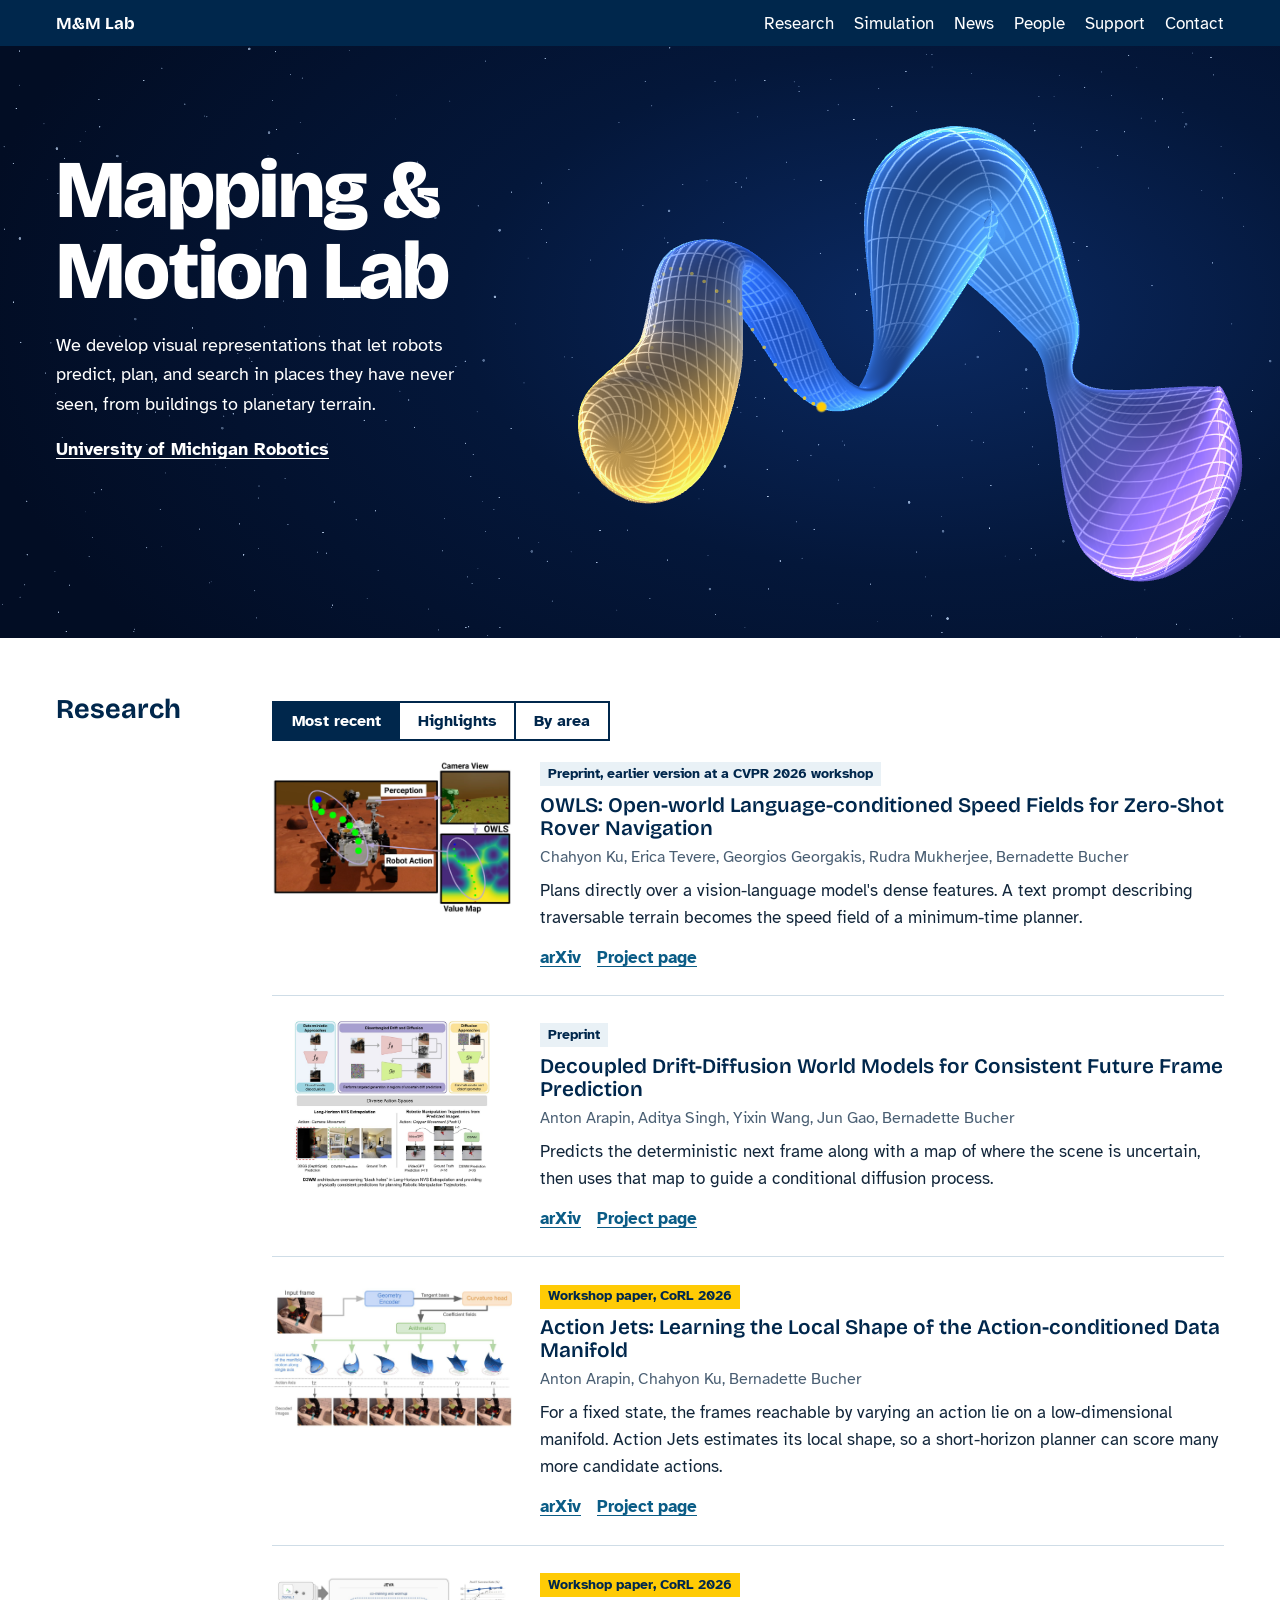
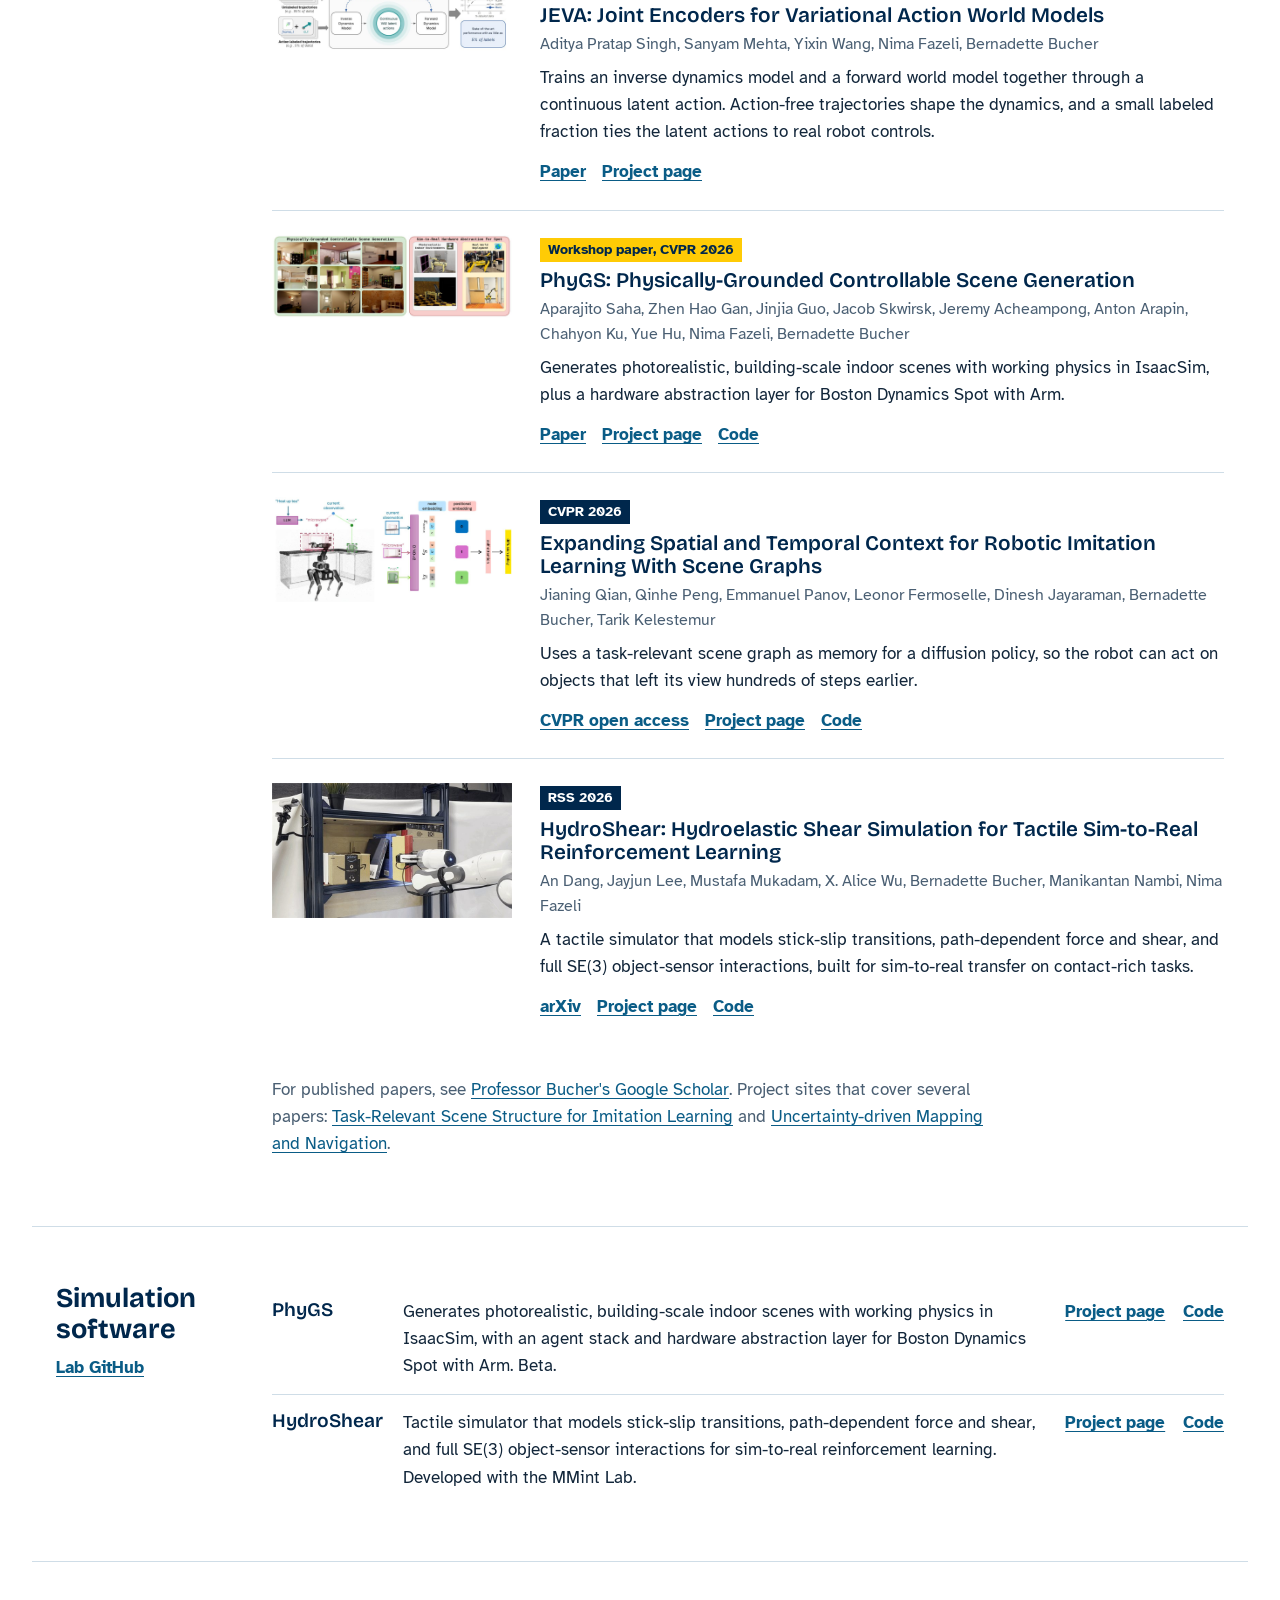
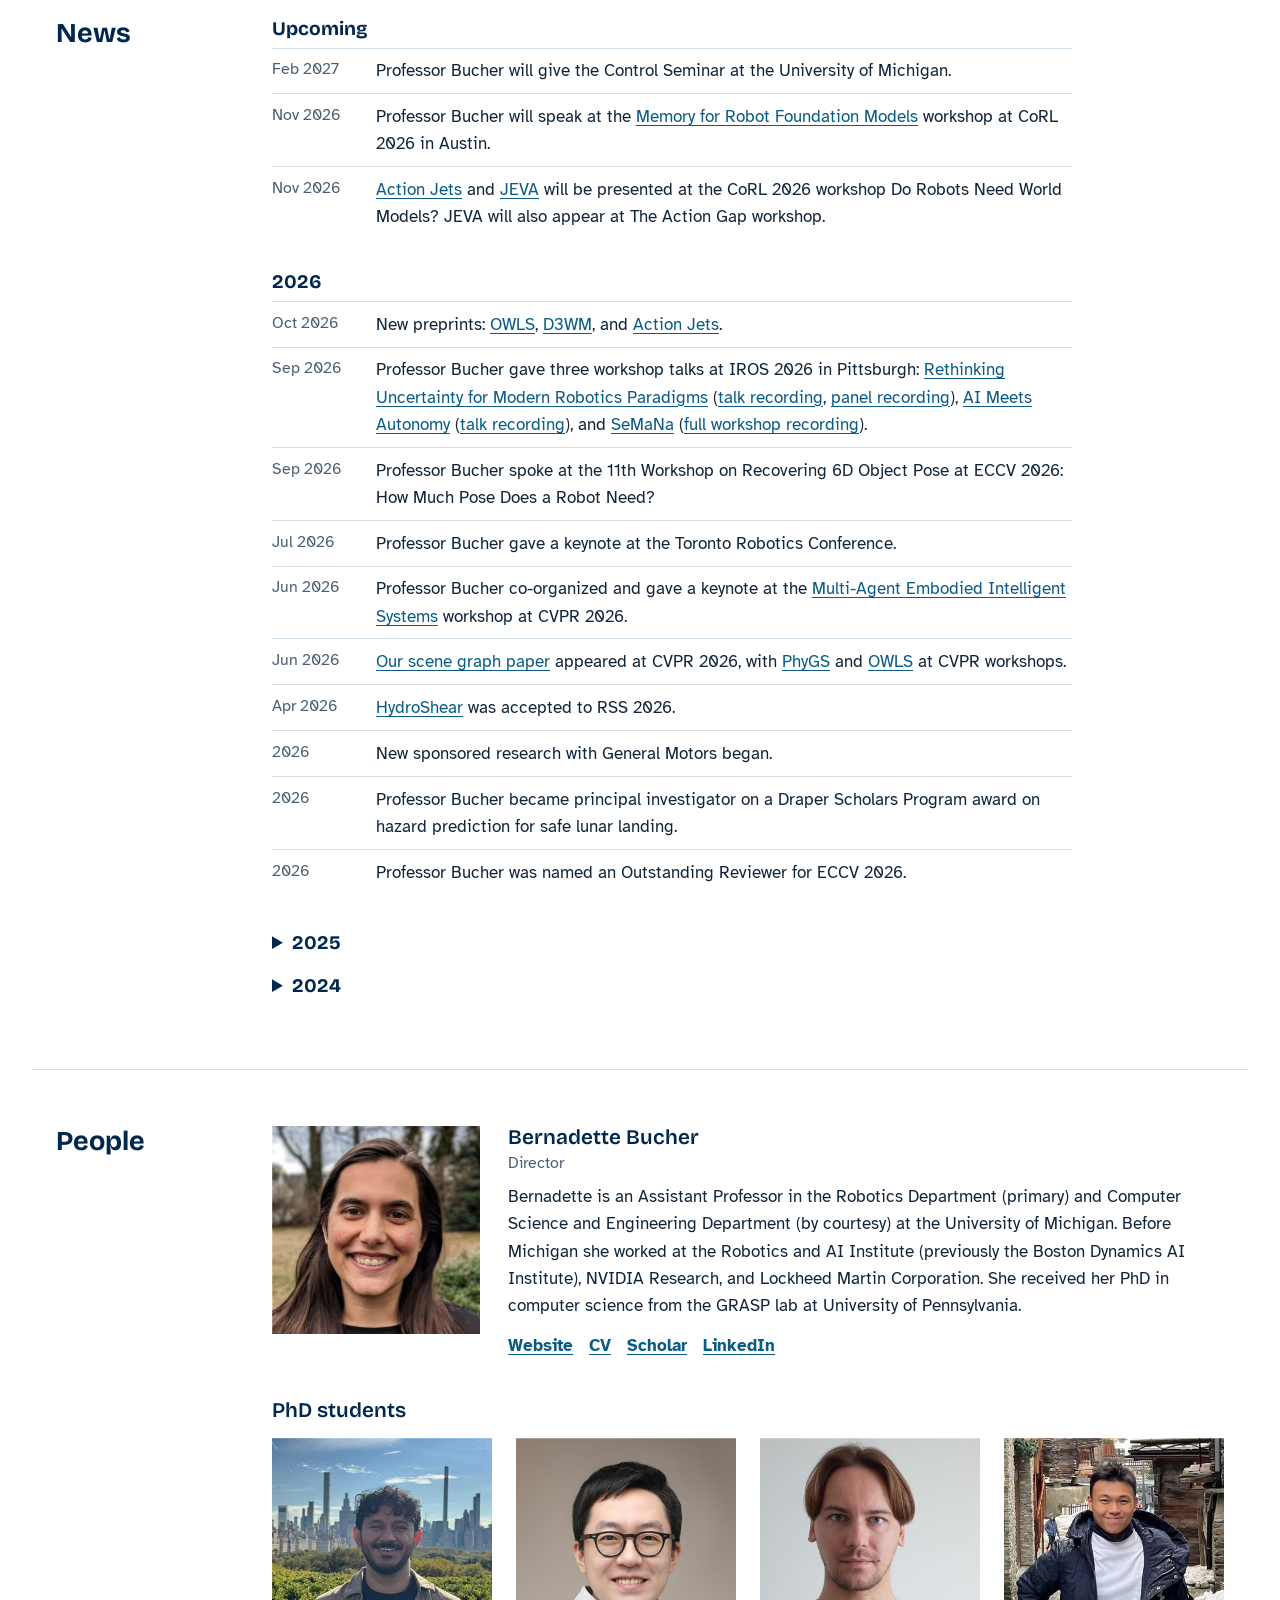
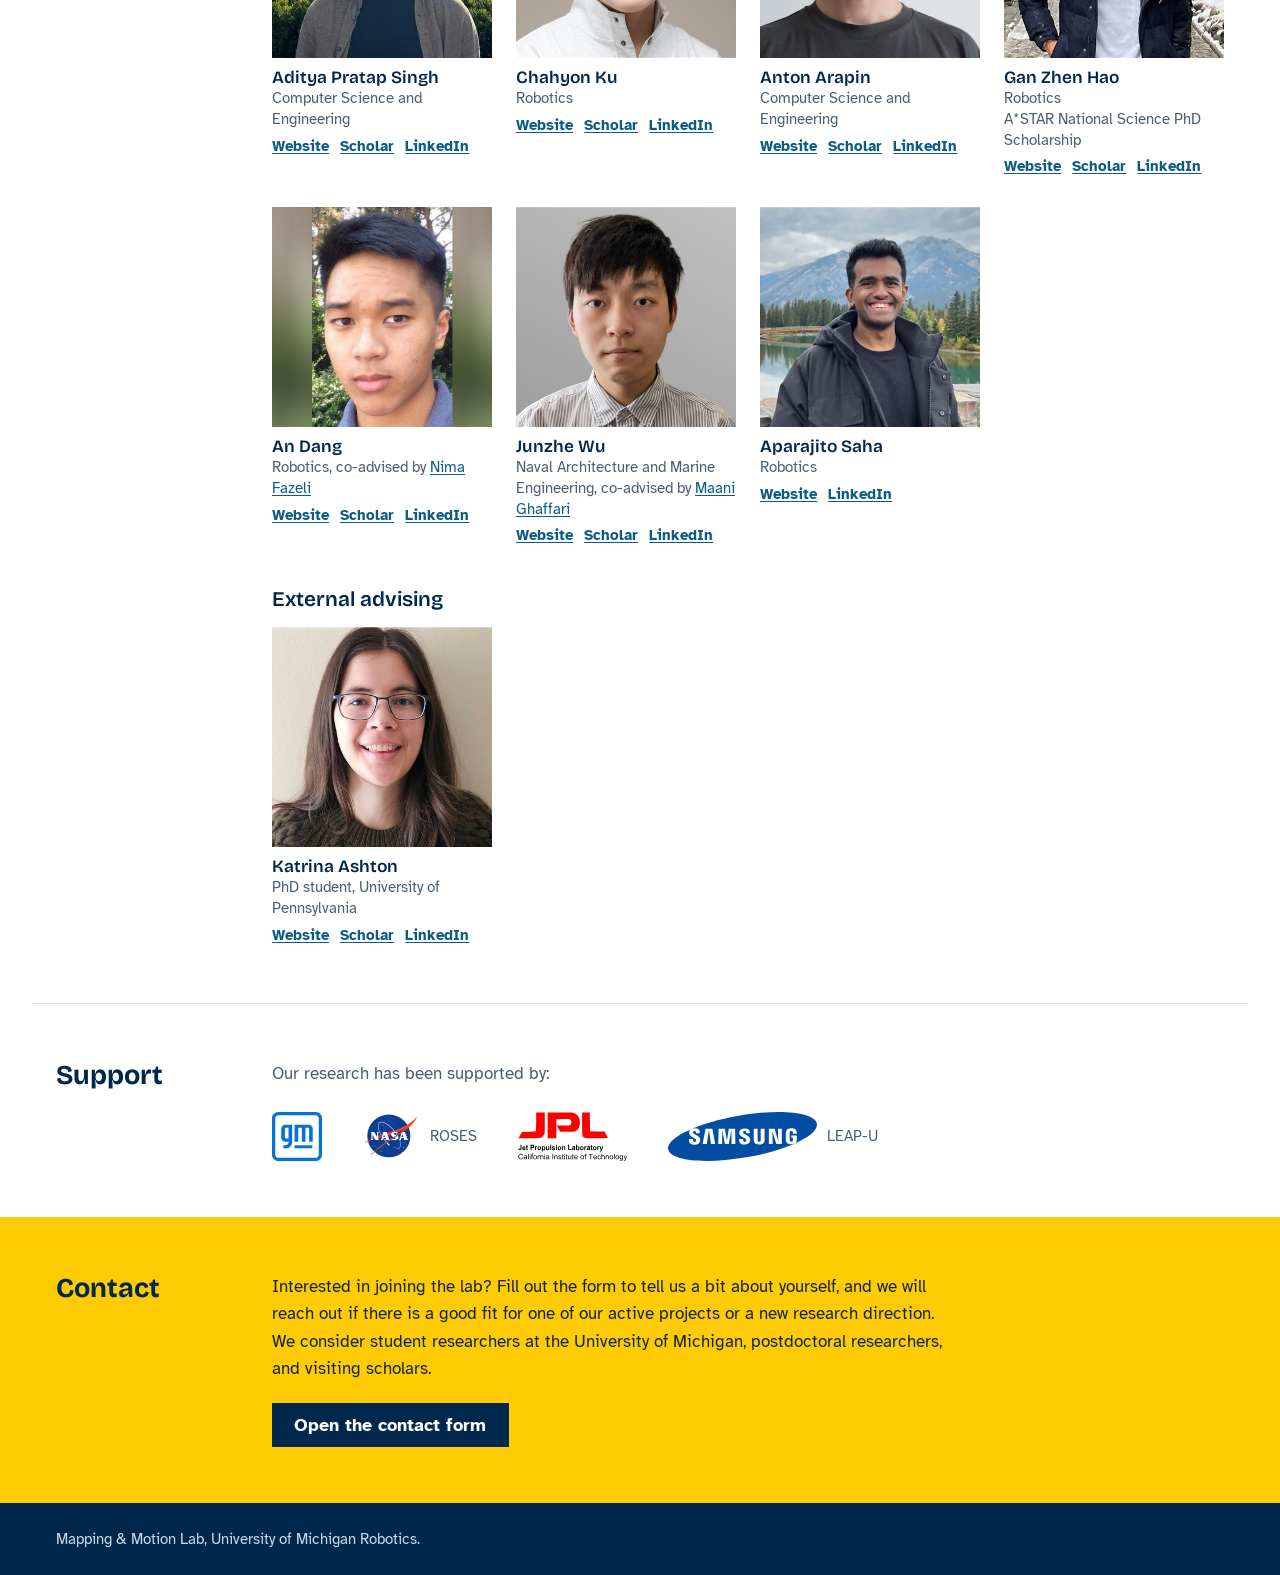
==== index.html @ 073a4c9b "Add News section and move the GitHub link to Simulation software Co-Authored-By: Claude Opus 5.5 <no" ====
<!doctype html>
<html lang="en">
<head>
  <meta charset="utf-8">
  <meta name="viewport" content="width=device-width, initial-scale=1">
  <title>Mapping &amp; Motion Lab, University of Michigan</title>
  <meta name="description" content="The Mapping and Motion Lab at the University of Michigan develops visual representations that let robots predict, plan, and search in places they have never seen.">
  <meta property="og:title" content="Mapping &amp; Motion Lab">
  <meta property="og:description" content="Visual representations that let robots predict, plan, and search in places they have never seen. University of Michigan Robotics.">
  <meta property="og:image" content="https://m-and-m-lab.github.io/assets/logo.jpg">
  <link rel="icon" href="assets/logo.jpg">
  <link rel="preconnect" href="https://fonts.googleapis.com">
  <link rel="preconnect" href="https://fonts.gstatic.com" crossorigin>
  <link rel="stylesheet" href="https://fonts.googleapis.com/css2?family=Atkinson+Hyperlegible:wght@400;700&family=Bricolage+Grotesque:opsz,wght@12..96,600;12..96,700;12..96,800&display=swap">
  <link rel="stylesheet" href="assets/site.css?v=5">
</head>
<body>

<header class="bar">
  <div class="bar-in">
    <a class="brand" href="#top">M&amp;M Lab</a>
    <nav aria-label="Sections">
      <a href="#research">Research</a>
      <a href="#simulation">Simulation</a>
      <a href="#news">News</a>
      <a href="#people">People</a>
      <a href="#support">Support</a>
      <a href="#contact">Contact</a>
    </nav>
  </div>
</header>

<section class="hero" id="top">
  <canvas id="manifold" class="manifold" aria-hidden="true"></canvas>
  <div class="hero-in">
    <h1>Mapping &amp; Motion Lab</h1>
    <p>We develop visual representations that let robots predict, plan, and search in places they have never seen, from buildings to planetary terrain.</p>
    <p class="where"><a href="https://robotics.umich.edu/">University of Michigan Robotics</a></p>
  </div>
</section>

<main>

<!-- RESEARCH. One list of papers; assets/work.js builds the three views from each <li>.
     Most recent shows only the newest year in the list.
       data-date="YYYY-MM"  sort order, and the year heading in Highlights
       data-area            space | representation | search (By area view)
       data-highlight       include in Highlights
     Status: "Preprint" means on arXiv (class="status"), workshop paper
     (class="status ws"), published (class="status pub"). Do not name venues a
     paper is submitted to. -->
<section class="sec" id="research">
  <h2>Research</h2>
  <div>
    <div class="view-bar" hidden>
      <div class="views" role="group" aria-label="View research">
        <button type="button" data-view="recent" aria-pressed="true">Most recent</button>
        <button type="button" data-view="highlights" aria-pressed="false">Highlights</button>
        <button type="button" data-view="areas" aria-pressed="false">By area</button>
      </div>
      <div class="area-tabs" role="group" aria-label="Research area" hidden></div>
    </div>
    <p class="view-note" id="view-note"></p>
    <div id="work-list">
    <ul class="work">
      <li data-date="2026-10" data-area="space">
        <a class="thumb" href="https://chahyon-ku.github.io/owls/"><img src="assets/work/owls.jpg" alt="A rover with a camera view and the value map OWLS plans over" loading="lazy"></a>
        <div>
          <span class="status">Preprint, earlier version at a CVPR 2026 workshop</span>
          <h4><a href="https://chahyon-ku.github.io/owls/">OWLS: Open-world Language-conditioned Speed Fields for Zero-Shot Rover Navigation</a></h4>
          <p class="by">Chahyon Ku, Erica Tevere, Georgios Georgakis, Rudra Mukherjee, Bernadette Bucher</p>
          <p>Plans directly over a vision-language model's dense features. A text prompt describing traversable terrain becomes the speed field of a minimum-time planner.</p>
          <p class="links"><a href="https://arxiv.org/abs/2610.32596">arXiv</a><a href="https://chahyon-ku.github.io/owls/">Project page</a></p>
        </div>
      </li>
      <li data-date="2026-10" data-area="representation">
        <a class="thumb" href="https://anton-arapin.github.io/d3wm-site"><img src="assets/work/d3wm.jpg" alt="D3WM architecture diagram" loading="lazy"></a>
        <div>
          <span class="status">Preprint</span>
          <h4><a href="https://anton-arapin.github.io/d3wm-site">Decoupled Drift-Diffusion World Models for Consistent Future Frame Prediction</a></h4>
          <p class="by">Anton Arapin, Aditya Singh, Yixin Wang, Jun Gao, Bernadette Bucher</p>
          <p>Predicts the deterministic next frame along with a map of where the scene is uncertain, then uses that map to guide a conditional diffusion process.</p>
          <p class="links"><a href="https://arxiv.org/abs/2610.19212">arXiv</a><a href="https://anton-arapin.github.io/d3wm-site">Project page</a></p>
        </div>
      </li>
      <li data-date="2026-10" data-area="representation">
        <a class="thumb" href="https://anton-arapin.github.io/action-jets-site"><img src="assets/work/actionjets.jpg" alt="Action Jets overview: a local model of how frames change with each action axis" loading="lazy"></a>
        <div>
          <span class="status ws">Workshop paper, CoRL 2026</span>
          <h4><a href="https://anton-arapin.github.io/action-jets-site">Action Jets: Learning the Local Shape of the Action-conditioned Data Manifold</a></h4>
          <p class="by">Anton Arapin, Chahyon Ku, Bernadette Bucher</p>
          <p>For a fixed state, the frames reachable by varying an action lie on a low-dimensional manifold. Action Jets estimates its local shape, so a short-horizon planner can score many more candidate actions.</p>
          <p class="links"><a href="https://arxiv.org/abs/2610.19007">arXiv</a><a href="https://anton-arapin.github.io/action-jets-site">Project page</a></p>
        </div>
      </li>
      <li data-date="2026-10" data-area="representation">
        <a class="thumb" href="https://singhularadi.github.io/jeva"><img src="assets/work/jeva.jpg" alt="JEVA overview diagram" loading="lazy"></a>
        <div>
          <span class="status ws">Workshop paper, CoRL 2026</span>
          <h4><a href="https://singhularadi.github.io/jeva">JEVA: Joint Encoders for Variational Action World Models</a></h4>
          <p class="by">Aditya Pratap Singh, Sanyam Mehta, Yixin Wang, Nima Fazeli, Bernadette Bucher</p>
          <p>Trains an inverse dynamics model and a forward world model together through a continuous latent action. Action-free trajectories shape the dynamics, and a small labeled fraction ties the latent actions to real robot controls.</p>
          <p class="links"><a href="https://singhularadi.github.io/jeva/static/jeva.pdf">Paper</a><a href="https://singhularadi.github.io/jeva">Project page</a></p>
        </div>
      </li>
      <li data-date="2026-06">
        <a class="thumb" href="https://m-and-m-lab.github.io/PhyGS/"><img src="assets/work/phygs.jpg" alt="PhyGS generated indoor scenes and a Spot robot in simulation and reality" loading="lazy"></a>
        <div>
          <span class="status ws">Workshop paper, CVPR 2026</span>
          <h4><a href="https://m-and-m-lab.github.io/PhyGS/">PhyGS: Physically-Grounded Controllable Scene Generation</a></h4>
          <p class="by">Aparajito Saha, Zhen Hao Gan, Jinjia Guo, Jacob Skwirsk, Jeremy Acheampong, Anton Arapin, Chahyon Ku, Yue Hu, Nima Fazeli, Bernadette Bucher</p>
          <p>Generates photorealistic, building-scale indoor scenes with working physics in IsaacSim, plus a hardware abstraction layer for Boston Dynamics Spot with Arm.</p>
          <p class="links"><a href="https://m-and-m-lab.github.io/PhyGS/assets/papers/phygs.pdf">Paper</a><a href="https://m-and-m-lab.github.io/PhyGS/">Project page</a><a href="https://github.com/m-and-m-lab/PhyGS">Code</a></p>
        </div>
      </li>
      <li data-date="2026-05" data-area="representation" data-highlight>
        <a class="thumb" href="scene-structure-il/"><img src="scene-structure-il/assets/s_main_figure.jpg" alt="A scene graph tracking a microwave in view and a cup out of view" loading="lazy"></a>
        <div>
          <span class="status pub">CVPR 2026</span>
          <h4><a href="scene-structure-il/">Expanding Spatial and Temporal Context for Robotic Imitation Learning With Scene Graphs</a></h4>
          <p class="by">Jianing Qian, Qinhe Peng, Emmanuel Panov, Leonor Fermoselle, Dinesh Jayaraman, Bernadette Bucher, Tarik Kelestemur</p>
          <p>Uses a task-relevant scene graph as memory for a diffusion policy, so the robot can act on objects that left its view hundreds of steps earlier.</p>
          <p class="links"><a href="https://openaccess.thecvf.com/content/CVPR2026/html/Qian_Expanding_Spatial_and_Temporal_Context_for_Robotic_Imitation_Learning_With_CVPR_2026_paper.html">CVPR open access</a><a href="scene-structure-il/">Project page</a><a href="https://github.com/jianingq/scene-graph-robot">Code</a></p>
        </div>
      </li>
      <li data-date="2026-02" data-highlight>
        <a class="thumb" href="https://hydroshear.github.io"><img src="assets/work/hydroshear.jpg" alt="A robot arm with tactile sensing placing a book on a shelf" loading="lazy"></a>
        <div>
          <span class="status pub">RSS 2026</span>
          <h4><a href="https://hydroshear.github.io">HydroShear: Hydroelastic Shear Simulation for Tactile Sim-to-Real Reinforcement Learning</a></h4>
          <p class="by">An Dang, Jayjun Lee, Mustafa Mukadam, X. Alice Wu, Bernadette Bucher, Manikantan Nambi, Nima Fazeli</p>
          <p>A tactile simulator that models stick-slip transitions, path-dependent force and shear, and full SE(3) object-sensor interactions, built for sim-to-real transfer on contact-rich tasks.</p>
          <p class="links"><a href="https://arxiv.org/abs/2603.00446">arXiv</a><a href="https://hydroshear.github.io">Project page</a><a href="https://github.com/MMintLab/hydroshear">Code</a></p>
        </div>
      </li>
      <li data-date="2025-11" data-area="space">
        <a class="thumb" href="https://m-and-m-lab.github.io/junocam-calibration/"><img src="assets/work/junocam.jpg" alt="Structure-preserving image translation pipeline for JunoCam images" loading="lazy"></a>
        <div>
          <span class="status">Preprint, earlier version at a CVPR 2025 workshop</span>
          <h4><a href="https://m-and-m-lab.github.io/junocam-calibration/">Structure-Preserving Unpaired Image Translation to Photometrically Calibrate JunoCam with Hubble Data</a></h4>
          <p class="by">Aditya Pratap Singh, Shrey Shah, Ramanakumar Sankar, Emma Dahl, Gerald Eichstädt, Georgios Georgakis, Bernadette Bucher</p>
          <p>Calibrates high-resolution JunoCam images of Jupiter against Hubble data while keeping the fine-scale atmospheric detail that standard methods blur out.</p>
          <p class="links"><a href="https://arxiv.org/abs/2511.22668">arXiv</a><a href="https://m-and-m-lab.github.io/junocam-calibration/">Project page</a></p>
        </div>
      </li>
      <li data-date="2025-09" data-area="search">
        <a class="thumb" href="https://helios-robot-perception.github.io/"><img src="assets/work/helios.jpg" alt="A Spot robot in the HELIOS hardware experiment scene" loading="lazy"></a>
        <div>
          <span class="status ws">Workshop paper, CoRL 2025</span>
          <h4><a href="https://helios-robot-perception.github.io/">HELIOS: Hierarchical Exploration for Language-grounded Interaction in Open Scenes</a></h4>
          <p class="by">Katrina Ashton, Chahyon Ku, Shrey Shah, Saumit Vedula, Tingrui Zhang, Wen Jiang, Kostas Daniilidis, Bernadette Bucher</p>
          <p>A hierarchical scene representation and search objective for language-specified mobile manipulation, combining 2D semantic and occupancy maps with 3D Gaussian representations of task-relevant objects.</p>
          <p class="links"><a href="https://arxiv.org/abs/2509.22498">arXiv</a><a href="https://helios-robot-perception.github.io/">Project page</a><a href="https://github.com/m-and-m-lab/helios">Code</a></p>
        </div>
      </li>
      <li data-date="2025-04" data-highlight>
        <a class="thumb" href="https://arxiv.org/abs/2504.06553"><img src="assets/work/ashita.jpg" alt="ASHiTA task hierarchy grounded to a 3D scene graph" loading="lazy"></a>
        <div>
          <span class="status pub">CVPR 2025</span>
          <h4><a href="https://arxiv.org/abs/2504.06553">ASHiTA: Automatic Scene-grounded HIerarchical Task Analysis</a></h4>
          <p class="by">Yun Chang, Leonor Fermoselle, Duy Ta, Bernadette Bucher, Luca Carlone, Jiuguang Wang</p>
          <p>Breaks a high-level instruction into subtasks grounded to a 3D scene graph, for instructions that never name the objects involved.</p>
          <p class="links"><a href="https://arxiv.org/abs/2504.06553">arXiv</a></p>
        </div>
      </li>
      <li data-date="2024-11" data-highlight>
        <a class="thumb" href="scene-structure-il/"><img src="scene-structure-il/assets/h_concept_figure.jpg" alt="HODOR turning an image into an object-centric, task-specific representation" loading="lazy"></a>
        <div>
          <span class="status pub">CoRL 2024</span>
          <h4><a href="scene-structure-il/">Task-Oriented Hierarchical Object Decomposition for Visuomotor Control</a></h4>
          <p class="by">Jianing Qian, Yunshuang Li, Bernadette Bucher, Dinesh Jayaraman</p>
          <p>HODOR decomposes a scene into task-relevant objects and parts, so a policy sees detail only where the task needs it.</p>
          <p class="links"><a href="https://arxiv.org/abs/2411.01284">arXiv</a><a href="scene-structure-il/">Project page</a></p>
        </div>
      </li>
      <li data-date="2024-05" data-area="search" data-highlight>
        <a class="thumb" href="http://naoki.io/portfolio/vlfm.html"><img src="assets/work/vlfm.jpg" alt="VLFM navigating toward an unseen object" loading="lazy"></a>
        <div>
          <span class="status pub">Best Paper in Cognitive Robotics, ICRA 2024</span>
          <h4><a href="http://naoki.io/portfolio/vlfm.html">VLFM: Vision-Language Frontier Maps for Zero-Shot Semantic Navigation</a></h4>
          <p class="by">Naoki Yokoyama, Sehoon Ha, Dhruv Batra, Jiuguang Wang, Bernadette Bucher</p>
          <p>Finds frontiers from an occupancy map and scores them with a language-grounded value map, so a robot explores toward objects it has never seen.</p>
          <p class="links"><a href="https://arxiv.org/abs/2312.03275">arXiv</a><a href="http://naoki.io/portfolio/vlfm.html">Project page</a></p>
        </div>
      </li>
      <li data-date="2022-04" data-area="search" data-highlight>
        <a class="thumb" href="https://ggeorgak11.github.io/uncertainty-nav-project/"><img src="assets/work/l2m.jpg" alt="Semantic map predicted beyond the field of view" loading="lazy"></a>
        <div>
          <span class="status pub">ICLR 2022</span>
          <h4><a href="https://ggeorgak11.github.io/uncertainty-nav-project/">Learning to Map for Active Semantic Goal Navigation</a></h4>
          <p class="by">Georgios Georgakis, Bernadette Bucher, Karl Schmeckpeper, Siddharth Singh, Kostas Daniilidis</p>
          <p>Learns to generate semantic maps outside the field of view and uses the uncertainty in those predictions to choose long-term goals.</p>
          <p class="links"><a href="https://arxiv.org/abs/2106.15648">arXiv</a><a href="https://ggeorgak11.github.io/uncertainty-nav-project/">Project page</a><a href="https://github.com/ggeorgak11/L2M">Code</a></p>
        </div>
      </li>
      <li data-date="2022-03" data-area="search" data-highlight>
        <a class="thumb" href="https://ggeorgak11.github.io/uncertainty-nav-project/"><img src="assets/work/upen.jpg" alt="Occupancy prediction used for path selection" loading="lazy"></a>
        <div>
          <span class="status pub">ICRA 2022</span>
          <h4><a href="https://ggeorgak11.github.io/uncertainty-nav-project/">Uncertainty-driven Planner for Exploration and Navigation</a></h4>
          <p class="by">Georgios Georgakis, Bernadette Bucher, Anton Arapin, Karl Schmeckpeper, Nikolai Matni, Kostas Daniilidis</p>
          <p>Learns to generate occupancy maps beyond the field of view and uses the model uncertainty to select paths for exploration and point-goal navigation.</p>
          <p class="links"><a href="https://arxiv.org/abs/2202.11907">arXiv</a><a href="https://ggeorgak11.github.io/uncertainty-nav-project/">Project page</a><a href="https://github.com/ggeorgak11/UPEN">Code</a></p>
        </div>
      </li>
      <li data-date="2022-02" data-highlight>
        <a class="thumb" href="https://sites.google.com/view/bridgedata"><img src="assets/work/bridge.jpg" alt="A robot arm from the Bridge Data dataset" loading="lazy"></a>
        <div>
          <span class="status pub">RSS 2022</span>
          <h4><a href="https://sites.google.com/view/bridgedata">Bridge Data: Boosting Generalization of Robotic Skills with Cross-Domain Datasets</a></h4>
          <p class="by">Frederik Ebert, Yanlai Yang, Karl Schmeckpeper, Bernadette Bucher, Georgios Georgakis, Kostas Daniilidis, Chelsea Finn, Sergey Levine</p>
          <p>A multi-task, multi-domain dataset for reusing shared data in robot skill learning.</p>
          <p class="links"><a href="https://arxiv.org/abs/2109.13396">arXiv</a><a href="https://sites.google.com/view/bridgedata">Project page</a></p>
        </div>
      </li>
      <li data-date="2019-10" data-highlight>
        <a class="thumb" href="https://www.robonet.wiki/"><img src="assets/work/robonet.jpg" alt="Robots from the RoboNet dataset" loading="lazy"></a>
        <div>
          <span class="status pub">CoRL 2019</span>
          <h4><a href="https://www.robonet.wiki/">RoboNet: Large-Scale Multi-Robot Learning</a></h4>
          <p class="by">Sudeep Dasari, Frederik Ebert, Stephen Tian, Suraj Nair, Bernadette Bucher, Karl Schmeckpeper, Siddharth Singh, Sergey Levine, Chelsea Finn</p>
          <p>A shared dataset of robotic experience across multiple robot platforms.</p>
          <p class="links"><a href="https://arxiv.org/abs/1910.11215">arXiv</a><a href="https://www.robonet.wiki/">Project page</a><a href="https://github.com/SudeepDasari/RoboNet">Code</a></p>
        </div>
      </li>
      <li data-date="2021-09" data-area="search">
        <a class="thumb" href="https://sites.google.com/view/action-for-better-prediction"><img src="assets/work/adversarial.jpg" alt="A discriminator choosing which action sequences to run from a prediction model" loading="lazy"></a>
        <div>
          <span class="status pub">IROS 2021</span>
          <h4><a href="https://sites.google.com/view/action-for-better-prediction">An Adversarial Objective for Scalable Exploration</a></h4>
          <p class="by">Bernadette Bucher, Karl Schmeckpeper, Nikolai Matni, Kostas Daniilidis</p>
          <p>A curiosity method for active learning: a discriminator trained alongside a prediction model steers the robot toward the observations and actions whose predictions look least realistic.</p>
          <p class="links"><a href="https://arxiv.org/abs/2003.06082">arXiv</a><a href="https://sites.google.com/view/action-for-better-prediction">Project page</a><a href="https://github.com/bucherb/adversarial-curiosity">Code</a></p>
        </div>
      </li>
    </ul>
    </div>
    <p class="lede" style="margin-top:2rem">For published papers, see <a href="https://scholar.google.com/citations?hl=en&amp;user=VIZvaGsAAAAJ&amp;view_op=list_works&amp;sortby=pubdate">Professor Bucher's Google Scholar</a>. Project sites that cover several papers: <a href="scene-structure-il/">Task-Relevant Scene Structure for Imitation Learning</a> and <a href="https://ggeorgak11.github.io/uncertainty-nav-project/">Uncertainty-driven Mapping and Navigation</a>.</p>
  </div>
</section>

<!-- SIMULATION SOFTWARE. Only the simulators we support as packages go here. Code for
     individual papers is linked from the Research list. -->
<section class="sec" id="simulation">
  <div class="rail">
    <h2>Simulation software</h2>
    <a href="https://github.com/m-and-m-lab">Lab GitHub</a>
  </div>
  <div>
    <table class="soft">
      <tr>
        <th scope="row">PhyGS</th>
        <td>Generates photorealistic, building-scale indoor scenes with working physics in IsaacSim, with an agent stack and hardware abstraction layer for Boston Dynamics Spot with Arm. Beta.</td>
        <td><a href="https://m-and-m-lab.github.io/PhyGS/">Project page</a> <a href="https://github.com/m-and-m-lab/PhyGS">Code</a></td>
      </tr>
      <tr>
        <th scope="row">HydroShear</th>
        <td>Tactile simulator that models stick-slip transitions, path-dependent force and shear, and full SE(3) object-sensor interactions for sim-to-real reinforcement learning. Developed with the MMint Lab.</td>
        <td><a href="https://hydroshear.github.io">Project page</a> <a href="https://github.com/MMintLab/hydroshear">Code</a></td>
      </tr>
    </table>
  </div>
</section>

<!-- NEWS. Newest first. When an upcoming item happens, move it to its year, change "will"
     to the past tense, and add a recording link if there is one. List awarded grants only. -->
<section class="sec" id="news">
  <h2>News</h2>
  <div>
    <h3>Upcoming</h3>
    <ul class="news">
        <li><span class="when">Feb 2027</span><p>Professor Bucher will give the Control Seminar at the University of Michigan.</p></li>
        <li><span class="when">Nov 2026</span><p>Professor Bucher will speak at the <a href="https://corl2026-memory.github.io/">Memory for Robot Foundation Models</a> workshop at CoRL 2026 in Austin.</p></li>
        <li><span class="when">Nov 2026</span><p><a href="https://anton-arapin.github.io/action-jets-site">Action Jets</a> and <a href="https://singhularadi.github.io/jeva">JEVA</a> will be presented at the CoRL 2026 workshop Do Robots Need World Models? JEVA will also appear at The Action Gap workshop.</p></li>
    </ul>
    <h3>2026</h3>
    <ul class="news">
        <li><span class="when">Oct 2026</span><p>New preprints: <a href="https://chahyon-ku.github.io/owls/">OWLS</a>, <a href="https://anton-arapin.github.io/d3wm-site">D3WM</a>, and <a href="https://anton-arapin.github.io/action-jets-site">Action Jets</a>.</p></li>
        <li><span class="when">Sep 2026</span><p>Professor Bucher gave three workshop talks at IROS 2026 in Pittsburgh: <a href="https://rethinking-uncertainty.github.io/">Rethinking Uncertainty for Modern Robotics Paradigms</a> (<a href="https://www.youtube.com/watch?v=imjRC79N4M0">talk recording</a>, <a href="https://www.youtube.com/watch?v=B_66MzxxHjs">panel recording</a>), <a href="https://www.ai-meets-autonomy.com/">AI Meets Autonomy</a> (<a href="https://www.youtube.com/watch?v=k00LIoPj3hc">talk recording</a>), and <a href="https://federicorollo.github.io/SeMaNa-Workshop/">SeMaNa</a> (<a href="https://www.youtube.com/watch?v=MWsrNtEAUxg">full workshop recording</a>).</p></li>
        <li><span class="when">Sep 2026</span><p>Professor Bucher spoke at the 11th Workshop on Recovering 6D Object Pose at ECCV 2026: How Much Pose Does a Robot Need?</p></li>
        <li><span class="when">Jul 2026</span><p>Professor Bucher gave a keynote at the Toronto Robotics Conference.</p></li>
        <li><span class="when">Jun 2026</span><p>Professor Bucher co-organized and gave a keynote at the <a href="https://coop-intelligence.github.io">Multi-Agent Embodied Intelligent Systems</a> workshop at CVPR 2026.</p></li>
        <li><span class="when">Jun 2026</span><p><a href="scene-structure-il/">Our scene graph paper</a> appeared at CVPR 2026, with <a href="PhyGS/">PhyGS</a> and <a href="https://chahyon-ku.github.io/owls/">OWLS</a> at CVPR workshops.</p></li>
        <li><span class="when">Apr 2026</span><p><a href="https://hydroshear.github.io">HydroShear</a> was accepted to RSS 2026.</p></li>
        <li><span class="when">2026</span><p>New sponsored research with General Motors began.</p></li>
        <li><span class="when">2026</span><p>Professor Bucher became principal investigator on a Draper Scholars Program award on hazard prediction for safe lunar landing.</p></li>
        <li><span class="when">2026</span><p>Professor Bucher was named an Outstanding Reviewer for ECCV 2026.</p></li>
    </ul>
    <details>
      <summary>2025</summary>
      <ul class="news">
        <li><span class="when">Sep 2025</span><p>Professor Bucher spoke at the <a href="https://robot-world-modeling.github.io">Robotic World Modeling</a> workshop at CoRL 2025 in Seoul: A Tale of Two Fields: World Models Across AI and Robotics.</p></li>
        <li><span class="when">Sep 2025</span><p><a href="https://helios-robot-perception.github.io/">HELIOS</a> appeared at the CoRL 2025 workshop on Learning Effective Abstractions for Planning.</p></li>
        <li><span class="when">Jul 2025</span><p>Professor Bucher co-organized the ICML 2025 workshop <a href="https://icml.cc/virtual/2025/workshop/39955">Multi-Agent Systems in the Era of Foundation Models</a>.</p></li>
        <li><span class="when">Jun 2025</span><p><a href="https://arxiv.org/abs/2504.06553">ASHiTA</a> appeared at CVPR 2025, and our <a href="junocam-calibration/">JunoCam calibration</a> work appeared at the CVPR workshop on Computer Vision for Science.</p></li>
        <li><span class="when">2025</span><p>The Samsung LEAP-U program began funding our work on instruction-following mobile manipulators.</p></li>
        <li><span class="when">2025</span><p>Professor Bucher gave talks on visual representations for mobile manipulation at NASA JPL, Samsung Research, Amazon Lab126, the Lockheed Martin AI Lab, General Motors, the Canadian Conference on Robots and Vision, SFU at ICML, and the Montreal Robotics Summer School.</p></li>
      </ul>
    </details>
    <details>
      <summary>2024</summary>
      <ul class="news">
        <li><span class="when">Nov 2024</span><p><a href="scene-structure-il/">HODOR</a> and <a href="https://continual-mobile-manip.github.io/">our work on continuously improving mobile manipulation</a> appeared at CoRL 2024.</p></li>
        <li><span class="when">Oct 2024</span><p>Professor Bucher spoke on vision-language models and semantic navigation at the Michigan AI Symposium (<a href="https://www.youtube.com/watch?v=ZFFBvMmV82I&amp;t=918s">talk recording</a>) and the Cornell robotics seminar.</p></li>
        <li><span class="when">Aug 2024</span><p>Professor Bucher joined the University of Michigan Robotics Department as an Assistant Professor.</p></li>
        <li><span class="when">2024</span><p>NASA funded our work with JPL on Jupiter's atmosphere through the ROSES New Frontiers Data Analysis Program.</p></li>
      </ul>
    </details>
  </div>
</section>

<section class="sec people" id="people">
  <h2>People</h2>
  <div>
    <div class="lead-person">
      <img src="assets/people/bucher.jpg" alt="Bernadette Bucher" loading="lazy">
      <div>
        <h3 style="margin-bottom:.15rem">Bernadette Bucher</h3>
        <p class="by">Director</p>
        <p>Bernadette is an Assistant Professor in the Robotics Department (primary) and Computer Science and Engineering Department (by courtesy) at the University of Michigan. Before Michigan she worked at the Robotics and AI Institute (previously the Boston Dynamics AI Institute), NVIDIA Research, and Lockheed Martin Corporation. She received her PhD in computer science from the GRASP lab at University of Pennsylvania.</p>
        <p class="links"><a href="https://bucherb.github.io/">Website</a><a href="https://bucherb.github.io/data/BernadetteBucher.pdf">CV</a><a href="https://scholar.google.com/citations?user=VIZvaGsAAAAJ">Scholar</a><a href="https://www.linkedin.com/in/bernadette-bucher-09898536/">LinkedIn</a></p>
      </div>
    </div>

    <!-- PhD STUDENTS. Copy an <li> to add someone. Photos go in assets/people/. -->
    <div class="group">
      <h3>PhD students</h3>
      <ul class="grid">
        <li>
          <img src="assets/people/singh.jpg" alt="Aditya Pratap Singh" loading="lazy">
          <strong>Aditya Pratap Singh</strong>
          <span>Computer Science and Engineering</span>
          <p class="links"><a href="https://singhularadi.github.io/">Website</a><a href="https://scholar.google.com/citations?user=rgecEYoAAAAJ&amp;hl=en">Scholar</a><a href="https://www.linkedin.com/in/adityaprsingh/">LinkedIn</a></p>
        </li>
        <li>
          <img src="assets/people/ku.jpg" alt="Chahyon Ku" loading="lazy">
          <strong>Chahyon Ku</strong>
          <span>Robotics</span>
          <p class="links"><a href="https://chahyon-ku.github.io/">Website</a><a href="https://scholar.google.com/citations?hl=en&amp;user=qvtKm9YAAAAJ">Scholar</a><a href="https://www.linkedin.com/in/chahyonku/">LinkedIn</a></p>
        </li>
        <li>
          <img src="assets/people/arapin.jpg" alt="Anton Arapin" loading="lazy">
          <strong>Anton Arapin</strong>
          <span>Computer Science and Engineering</span>
          <p class="links"><a href="https://anton-arapin.github.io">Website</a><a href="https://scholar.google.com/citations?user=aSIEoFQAAAAJ&amp;hl=en">Scholar</a><a href="https://www.linkedin.com/in/anton-arapin/">LinkedIn</a></p>
        </li>
        <li>
          <img src="assets/people/gan.jpg" alt="Gan Zhen Hao" loading="lazy">
          <strong>Gan Zhen Hao</strong>
          <span>Robotics<br>A*STAR National Science PhD Scholarship</span>
          <p class="links"><a href="https://ganzh6880.github.io">Website</a><a href="https://scholar.google.com/citations?hl=en&amp;user=JN9aU9IAAAAJ">Scholar</a><a href="https://www.linkedin.com/in/zhen-hao-gan-3277bb141">LinkedIn</a></p>
        </li>
        <li>
          <img src="assets/people/dang.jpg" alt="An Dang" loading="lazy">
          <strong>An Dang</strong>
          <span>Robotics, co-advised by <a href="https://www.mmintlab.com/people/nima-fazeli/">Nima Fazeli</a></span>
          <p class="links"><a href="https://dangthanhan507.github.io/">Website</a><a href="https://scholar.google.com/citations?user=TbOnxx8AAAAJ&amp;hl=en">Scholar</a><a href="https://www.linkedin.com/in/an-dang-91b7411b8/">LinkedIn</a></p>
        </li>
        <li>
          <img src="assets/people/wu.jpg" alt="Junzhe Wu" loading="lazy">
          <strong>Junzhe Wu</strong>
          <span>Naval Architecture and Marine Engineering, co-advised by <a href="https://curly.engin.umich.edu/">Maani Ghaffari</a></span>
          <p class="links"><a href="https://tccoin.github.io/">Website</a><a href="https://scholar.google.com/citations?hl=en&amp;user=MdaXFeEAAAAJ">Scholar</a><a href="https://www.linkedin.com/in/junzhewu/">LinkedIn</a></p>
        </li>
        <li>
          <img src="assets/people/saha.jpg" alt="Aparajito Saha" loading="lazy">
          <strong>Aparajito Saha</strong>
          <span>Robotics</span>
          <p class="links"><a href="https://aparajitosaha.github.io">Website</a><a href="https://www.linkedin.com/in/aparajitosaha/">LinkedIn</a></p>
        </li>
      </ul>
    </div>

    <div class="group">
      <h3>External advising</h3>
      <ul class="grid">
        <li>
          <img src="assets/people/ashton.jpg" alt="Katrina Ashton" loading="lazy">
          <strong>Katrina Ashton</strong>
          <span>PhD student, University of Pennsylvania</span>
          <p class="links"><a href="https://k-ashton.github.io">Website</a><a href="https://scholar.google.com/citations?hl=en&amp;user=_Vld-EIAAAAJ">Scholar</a><a href="https://www.linkedin.com/in/katrina-ashton/">LinkedIn</a></p>
        </li>
      </ul>
    </div>

  </div>
</section>

<section class="sec" id="support">
  <h2>Support</h2>
  <div>
    <p class="lede">Our research has been supported by:</p>
    <ul class="sponsors">
      <li><img src="assets/sponsors/gm.svg" alt="General Motors"></li>
      <li><img src="assets/sponsors/nasa.svg" alt="NASA"><small>ROSES</small></li>
      <li><img src="assets/sponsors/jpl.svg" alt="NASA Jet Propulsion Laboratory"></li>
      <li><img src="assets/sponsors/samsung.svg" alt="Samsung"><small>LEAP-U</small></li>
    </ul>
  </div>
</section>

</main>

<section class="contact" id="contact">
  <div class="sec">
    <h2>Contact</h2>
    <div>
      <p>Interested in joining the lab? Fill out the form to tell us a bit about yourself, and we will reach out if there is a good fit for one of our active projects or a new research direction. We consider student researchers at the University of Michigan, postdoctoral researchers, and visiting scholars.</p>
      <a class="button" href="https://forms.gle/8UWUpDH4bdLeTq5Y8">Open the contact form</a>
    </div>
  </div>
</section>

<footer>
  <div>Mapping &amp; Motion Lab, University of Michigan Robotics.</div>
</footer>

<script src="assets/manifold.js?v=5"></script>
<script src="assets/work.js?v=5"></script>
</body>
</html>
---- assets/site.css ----
/* Mapping & Motion Lab. Colours come from the lab logo and U-M blue and maize. */
:root {
  --blue: #00274c;
  --blue-2: #0c3a63;
  --maize: #ffcb05;
  --sky: #2b9cc4;
  --mist: #e9f1f6;
  --ink: #12263a;
  --ink-soft: #4a5f73;
  --rule: #cfdde7;
  --display: "Bricolage Grotesque", "Segoe UI", sans-serif;
  --body: "Atkinson Hyperlegible", "Segoe UI", sans-serif;
  --rail: 11rem;
}
* { box-sizing: border-box; }
html { scroll-behavior: smooth; scroll-padding-top: 4.5rem; }
body { margin: 0; color: var(--ink); background: #fff; font: 400 1.0625rem/1.6 var(--body); }
img, video { display: block; max-width: 100%; height: auto; }
a { color: #0a5c86; text-underline-offset: 0.15em; }
a:hover { color: var(--blue); }
:focus-visible { outline: 3px solid var(--sky); outline-offset: 2px; }
h1, h2, h3, h4 { font-family: var(--display); color: var(--blue); line-height: 1.12; margin: 0; }
p { margin: 0 0 0.8rem; }

/* Top bar */
.bar { position: sticky; top: 0; z-index: 5; background: var(--blue); color: #fff; }
.bar-in { max-width: 76rem; margin: 0 auto; padding: 0.6rem 1.5rem; display: flex; gap: 1.5rem; align-items: center; justify-content: space-between; flex-wrap: wrap; }
.bar a { color: #fff; text-decoration: none; }
.bar a:hover { color: var(--maize); }
.brand { font: 700 1.05rem var(--display); }
.bar nav { display: flex; gap: 1.25rem; flex-wrap: wrap; }

/* Hero: lab name over the live manifold in deep space */
.hero { position: relative; overflow: hidden; color: #fff; background: radial-gradient(60rem 34rem at 72% 45%, #0b2a63 0%, #04173a 48%, #020d24 100%); }
.manifold { position: absolute; inset: 0; width: 100%; height: 100%; }
.hero-in { position: relative; max-width: 76rem; margin: 0 auto; padding: 6.5rem 1.5rem 7rem; min-height: 37rem; pointer-events: none; }
.hero-in a { pointer-events: auto; }
.hero h1 { max-width: 7.2em; color: #fff; font-size: clamp(2.9rem, 6.4vw, 5.2rem); font-weight: 800; letter-spacing: -0.02em; line-height: 0.98; }
.hero p { max-width: 26rem; margin-top: 1.25rem; font-size: 1.15rem; }
.hero .where { color: var(--maize); font-weight: 700; margin-top: 1rem; }
.hero a { color: #fff; }

/* Sections: heading in a left rail, content to the right */
.sec { max-width: 76rem; margin: 0 auto; padding: 3.5rem 1.5rem; display: grid; grid-template-columns: var(--rail) minmax(0, 1fr); gap: 2.5rem; border-top: 1px solid var(--rule); }
.sec:first-of-type { border-top: 0; }
.sec > h2 { font-size: 1.7rem; font-weight: 700; position: sticky; top: 4.5rem; align-self: start; }
.rail { position: sticky; top: 4.5rem; align-self: start; }
.rail h2 { font-size: 1.7rem; font-weight: 700; }
.rail a { display: inline-block; margin-top: 0.6rem; font-weight: 700; }

/* News: dated list by year; older years collapse */
#news h3 { margin: 0 0 0.5rem; font-size: 1.2rem; }
.news { max-width: 50rem; margin: 0 0 2rem; padding: 0; list-style: none; }
.news li { display: grid; grid-template-columns: 5.5rem minmax(0, 1fr); gap: 1rem; padding: 0.55rem 0; border-top: 1px solid var(--rule); }
.news p { margin: 0; }
.when { color: var(--ink-soft); font-size: 0.97rem; white-space: nowrap; }
#news details { max-width: 50rem; margin-bottom: 0.75rem; }
#news summary { padding: 0.25rem 0; color: var(--blue); font: 700 1.2rem var(--display); cursor: pointer; }
#news details .news { margin-top: 0.5rem; }

.lede { max-width: 46rem; color: var(--ink-soft); }

/* View toggle for the research list */
.view-bar { margin-bottom: 0.75rem; padding: 0.4rem 0; background: #fff; }
.views { display: inline-flex; flex-wrap: wrap; border: 2px solid var(--blue); background: #fff; }
.views button { padding: 0.5rem 1.1rem; border: 0; background: #fff; color: var(--blue); font: 700 1rem var(--body); cursor: pointer; }
.views button + button { border-left: 2px solid var(--blue); }
.views button:hover { background: var(--mist); }
.views button[aria-pressed="true"] { background: var(--blue); color: #fff; }
.area-tabs { display: flex; flex-wrap: wrap; gap: 0.25rem 1.5rem; margin-top: 0.6rem; }
.area-tabs button { padding: 0.25rem 0; border: 0; border-bottom: 3px solid transparent; background: none; color: #0a5c86; font: 700 1rem var(--body); cursor: pointer; }
.area-tabs button:hover { color: var(--blue); border-bottom-color: var(--rule); }
.area-tabs button[aria-pressed="true"] { color: var(--blue); border-bottom-color: var(--maize); }
.view-note { max-width: 46rem; color: var(--ink-soft); }
.view-note:empty { display: none; }

/* Paper rows */
.work { list-style: none; margin: 0; padding: 0; }
.work li { display: grid; grid-template-columns: 15rem minmax(0, 1fr); gap: 1.75rem; padding: 1.5rem 0; border-top: 1px solid var(--rule); }
.work li:first-child { border-top: 0; padding-top: 0; }
.work .thumb { background: #fff; align-self: start; }
.work .thumb img { width: 100%; max-height: 10.5rem; object-fit: contain; }
.area + .area { margin-top: 3rem; }
.area > h3 { font-size: 1.45rem; font-weight: 700; margin-bottom: 1.25rem; padding-bottom: 0.4rem; border-bottom: 3px solid var(--maize); }
.work h4 { font-size: 1.3rem; font-weight: 600; line-height: 1.12; margin: 0 0 0.3rem; }
.work h4 a { color: inherit; text-decoration: none; }
.work h4 a:hover { text-decoration: underline; }
.status { display: inline-block; margin-bottom: 0.45rem; padding: 0.05rem 0.5rem; font-size: 0.875rem; font-weight: 700; color: var(--blue); background: var(--mist); }
.status.ws { background: var(--maize); }
.status.pub { background: var(--blue); color: #fff; }
.by { color: var(--ink-soft); font-size: 0.97rem; margin-bottom: 0.45rem; }
.links { display: flex; flex-wrap: wrap; gap: 0.2rem 1rem; font-weight: 700; margin: 0; }

/* Software */
.soft { width: 100%; border-collapse: collapse; }
.soft th, .soft td { text-align: left; vertical-align: top; padding: 0.9rem 1.25rem 0.9rem 0; border-top: 1px solid var(--rule); }
.soft tr:first-child th, .soft tr:first-child td { border-top: 0; }
.soft th { font: 600 1.2rem var(--display); color: var(--blue); white-space: nowrap; }
.soft td:last-child { white-space: nowrap; padding-right: 0; font-weight: 700; }
.soft td:last-child a + a { margin-left: 0.8rem; }

/* People */
.lead-person { display: grid; grid-template-columns: 13rem minmax(0, 1fr); gap: 1.75rem; margin-bottom: 2.5rem; }
.lead-person img { width: 100%; aspect-ratio: 1; object-fit: cover; object-position: 50% 20%; }
.people h3 { font-size: 1.3rem; font-weight: 600; margin-bottom: 1rem; }
.people .group { margin-top: 2.5rem; }
.grid { list-style: none; margin: 0; padding: 0; display: grid; grid-template-columns: repeat(auto-fill, minmax(11.5rem, 1fr)); gap: 1.75rem 1.5rem; }
.grid img { width: 100%; aspect-ratio: 1; object-fit: cover; object-position: 50% 25%; margin-bottom: 0.55rem; }
.grid strong { display: block; font: 600 1.08rem var(--display); color: var(--blue); }
.grid span { display: block; font-size: 0.93rem; color: var(--ink-soft); line-height: 1.4; }
.grid .links { font-size: 0.93rem; margin-top: 0.3rem; gap: 0 0.7rem; }
.narrow { max-width: 13.5rem; }

/* Supporters */
.sponsors { list-style: none; margin: 1.5rem 0 0; padding: 0; display: flex; flex-wrap: wrap; align-items: center; gap: 1.75rem 2.5rem; }
.sponsors li { display: flex; align-items: center; gap: 0.6rem; }
.sponsors img { height: 3.1rem; width: auto; max-width: 9.5rem; object-fit: contain; }
.sponsors small { font-size: 0.95rem; color: var(--ink-soft); }

/* Contact */
.contact { background: var(--maize); }
.contact .sec { border-top: 0; }
.contact .sec > h2 { position: static; }
.contact p { max-width: 42rem; }
.button { display: inline-block; margin-top: 0.5rem; padding: 0.7rem 1.4rem; background: var(--blue); color: #fff; font: 700 1.1rem var(--body); text-decoration: none; }
.button:hover { background: var(--blue-2); color: var(--maize); }

footer { background: var(--blue); color: #c9dbe8; font-size: 0.95rem; }
footer div { max-width: 76rem; margin: 0 auto; padding: 1.5rem; }
footer a { color: #fff; }

/* Project pages */
.proj-head { background: var(--blue); color: #fff; }
.proj-head div { max-width: 58rem; margin: 0 auto; padding: 2.75rem 1.5rem 2.5rem; }
.proj-head h1 { color: #fff; font-size: clamp(2.2rem, 5vw, 3.6rem); font-weight: 800; letter-spacing: -0.015em; line-height: 1.04; }
.proj-head p { margin: 1rem 0 0; color: #dbe7f0; }
.proj-head a { color: #fff; }
.proj { max-width: 58rem; margin: 0 auto; padding: 2.5rem 1.5rem 4rem; }
.proj h2 { font-size: 2rem; font-weight: 700; margin: 3.25rem 0 1rem; padding-top: 1.75rem; border-top: 3px solid var(--maize); }
.proj > h2:first-child { margin-top: 0; }
.proj h3 { font-size: 1.3rem; font-weight: 600; margin: 2rem 0 0.6rem; }
.proj p, .proj li { max-width: 46rem; }
.proj figure { margin: 1.25rem 0; }
.proj figcaption { font-size: 0.93rem; color: var(--ink-soft); margin-top: 0.45rem; max-width: 46rem; }
.trio { display: grid; grid-template-columns: repeat(3, minmax(0, 1fr)); gap: 0.9rem; }
.duo { display: grid; grid-template-columns: repeat(2, minmax(0, 1fr)); gap: 0.9rem 1.1rem; }
.duo figure, .trio figure { margin: 0; }
.embed { width: 100%; aspect-ratio: 16 / 9; border: 0; background: var(--mist); }
.score { border-collapse: collapse; margin: 1rem 0; }
.score th, .score td { text-align: right; padding: 0.35rem 1.1rem; border-bottom: 1px solid var(--rule); }
.score th:first-child, .score td:first-child { text-align: left; padding-left: 0; }
.score tr.us td { font-weight: 700; color: var(--blue); }
details { margin-top: 0.6rem; }
summary { cursor: pointer; font-weight: 700; color: #0a5c86; }
pre { background: var(--mist); padding: 0.9rem 1rem; overflow-x: auto; font-size: 0.875rem; line-height: 1.45; }

@media (min-width: 60.01rem) {
  .view-bar { position: sticky; top: 2.9rem; z-index: 3; }
}
@media (max-width: 60rem) {
  .hero-in { padding: 2.5rem 1.5rem 21rem; min-height: 0; }
  .sec { grid-template-columns: 1fr; gap: 1.25rem; padding: 2.5rem 1.5rem; }
  .sec > h2, .rail { position: static; }
  .news li { grid-template-columns: 1fr; gap: 0; }
}
@media (max-width: 40rem) {
  .work li, .lead-person { grid-template-columns: 1fr; gap: 0.8rem; }
  .lead-person img { max-width: 13rem; }
  .work .thumb img { max-height: 12rem; object-position: left; }
  .soft, .soft tbody, .soft tr, .soft th, .soft td { display: block; }
  .soft th { padding-bottom: 0; }
  .soft td { border-top: 0; padding: 0.15rem 0; white-space: normal !important; }
  .soft tr { border-top: 1px solid var(--rule); padding: 0.7rem 0; }
  .soft tr:first-child { border-top: 0; }
  .soft tr th, .soft tr td { border-top: 0; }
  .trio, .duo { grid-template-columns: 1fr; }
}
@media (prefers-reduced-motion: reduce) { html { scroll-behavior: auto; } }
[hidden] { display: none !important; }
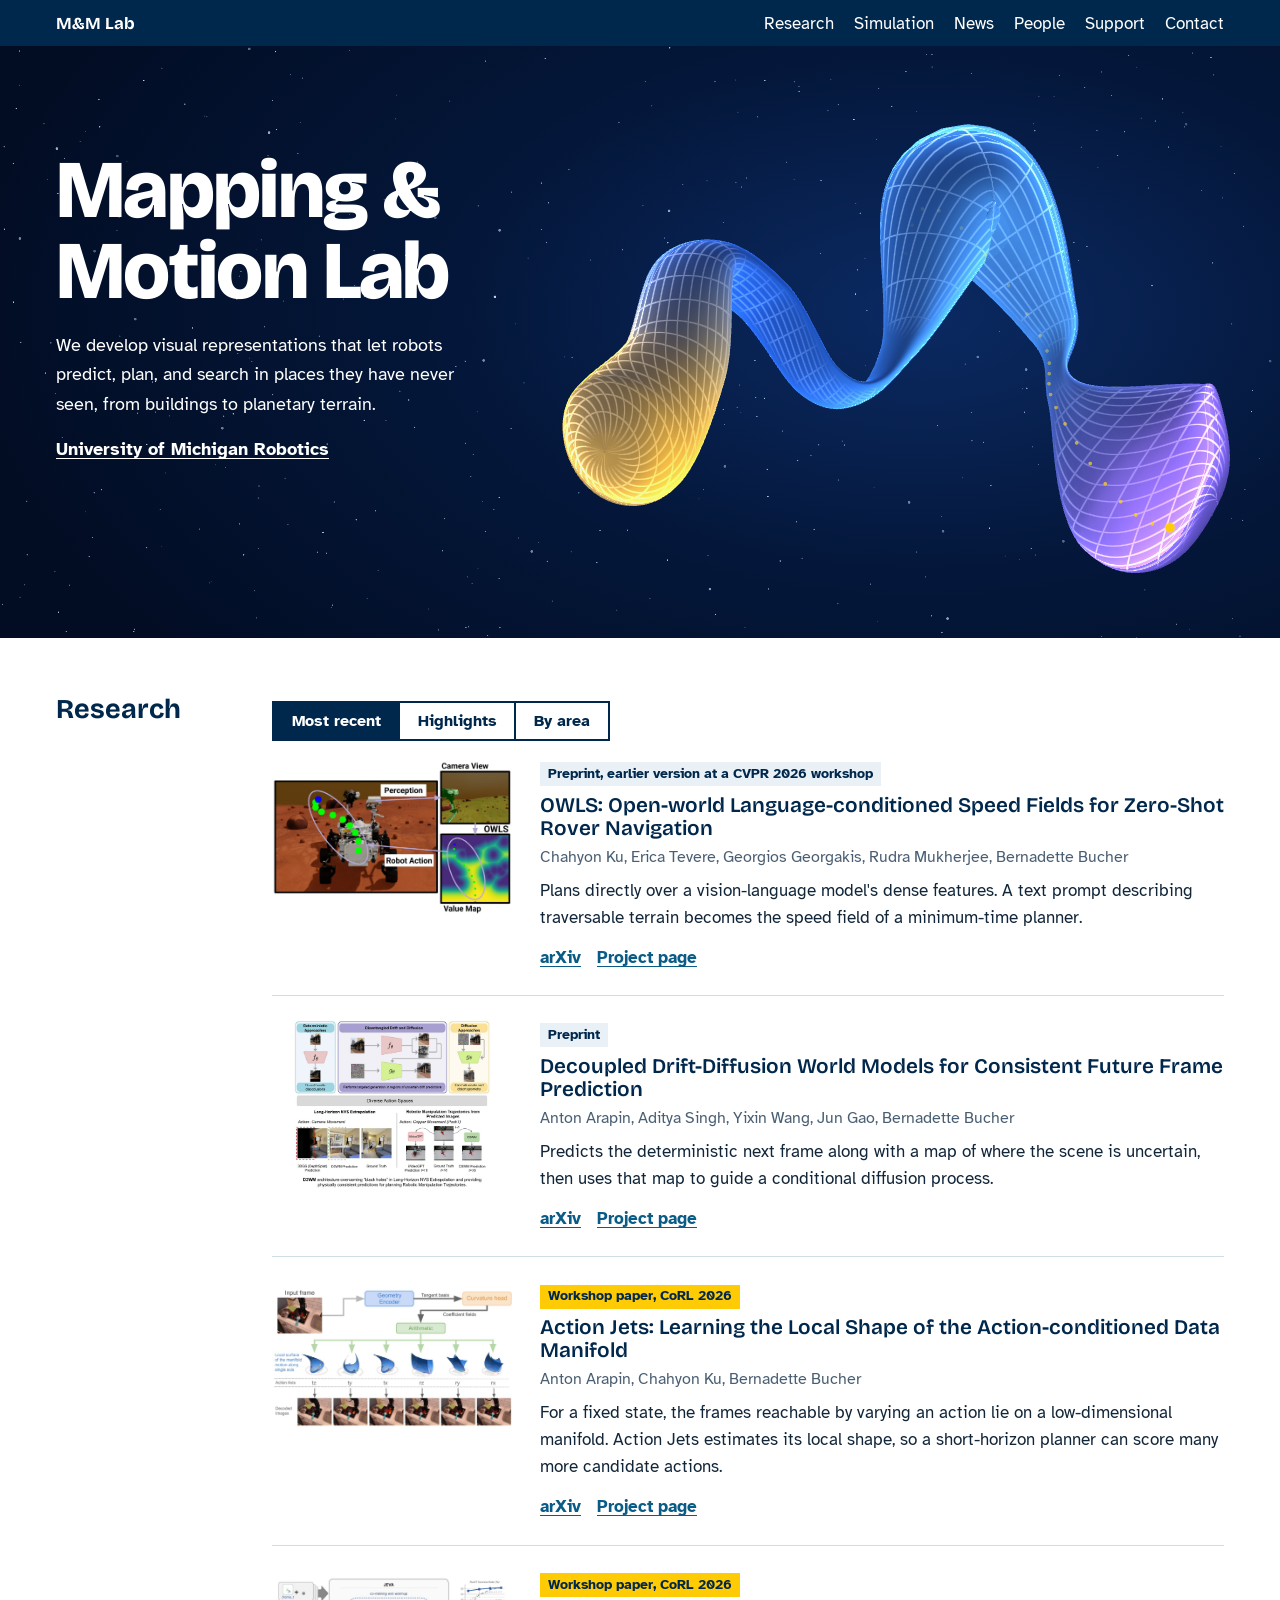
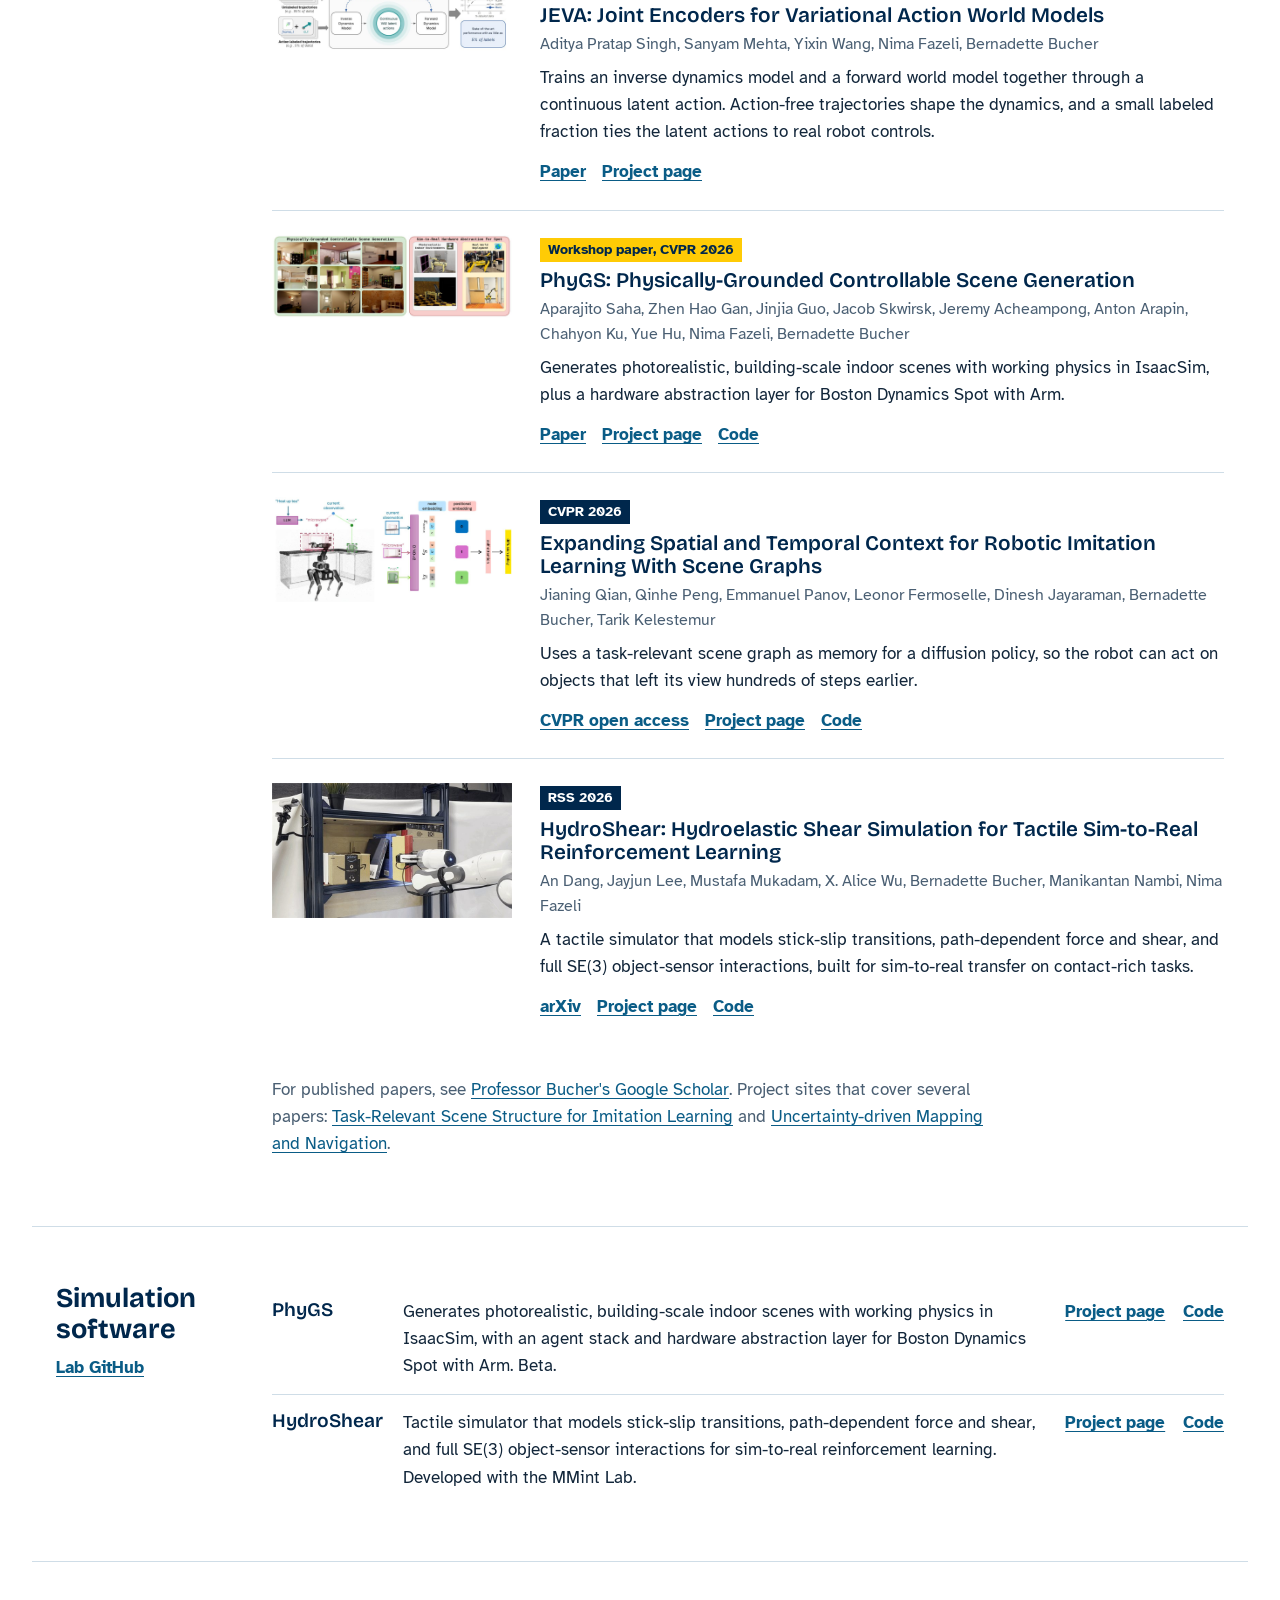
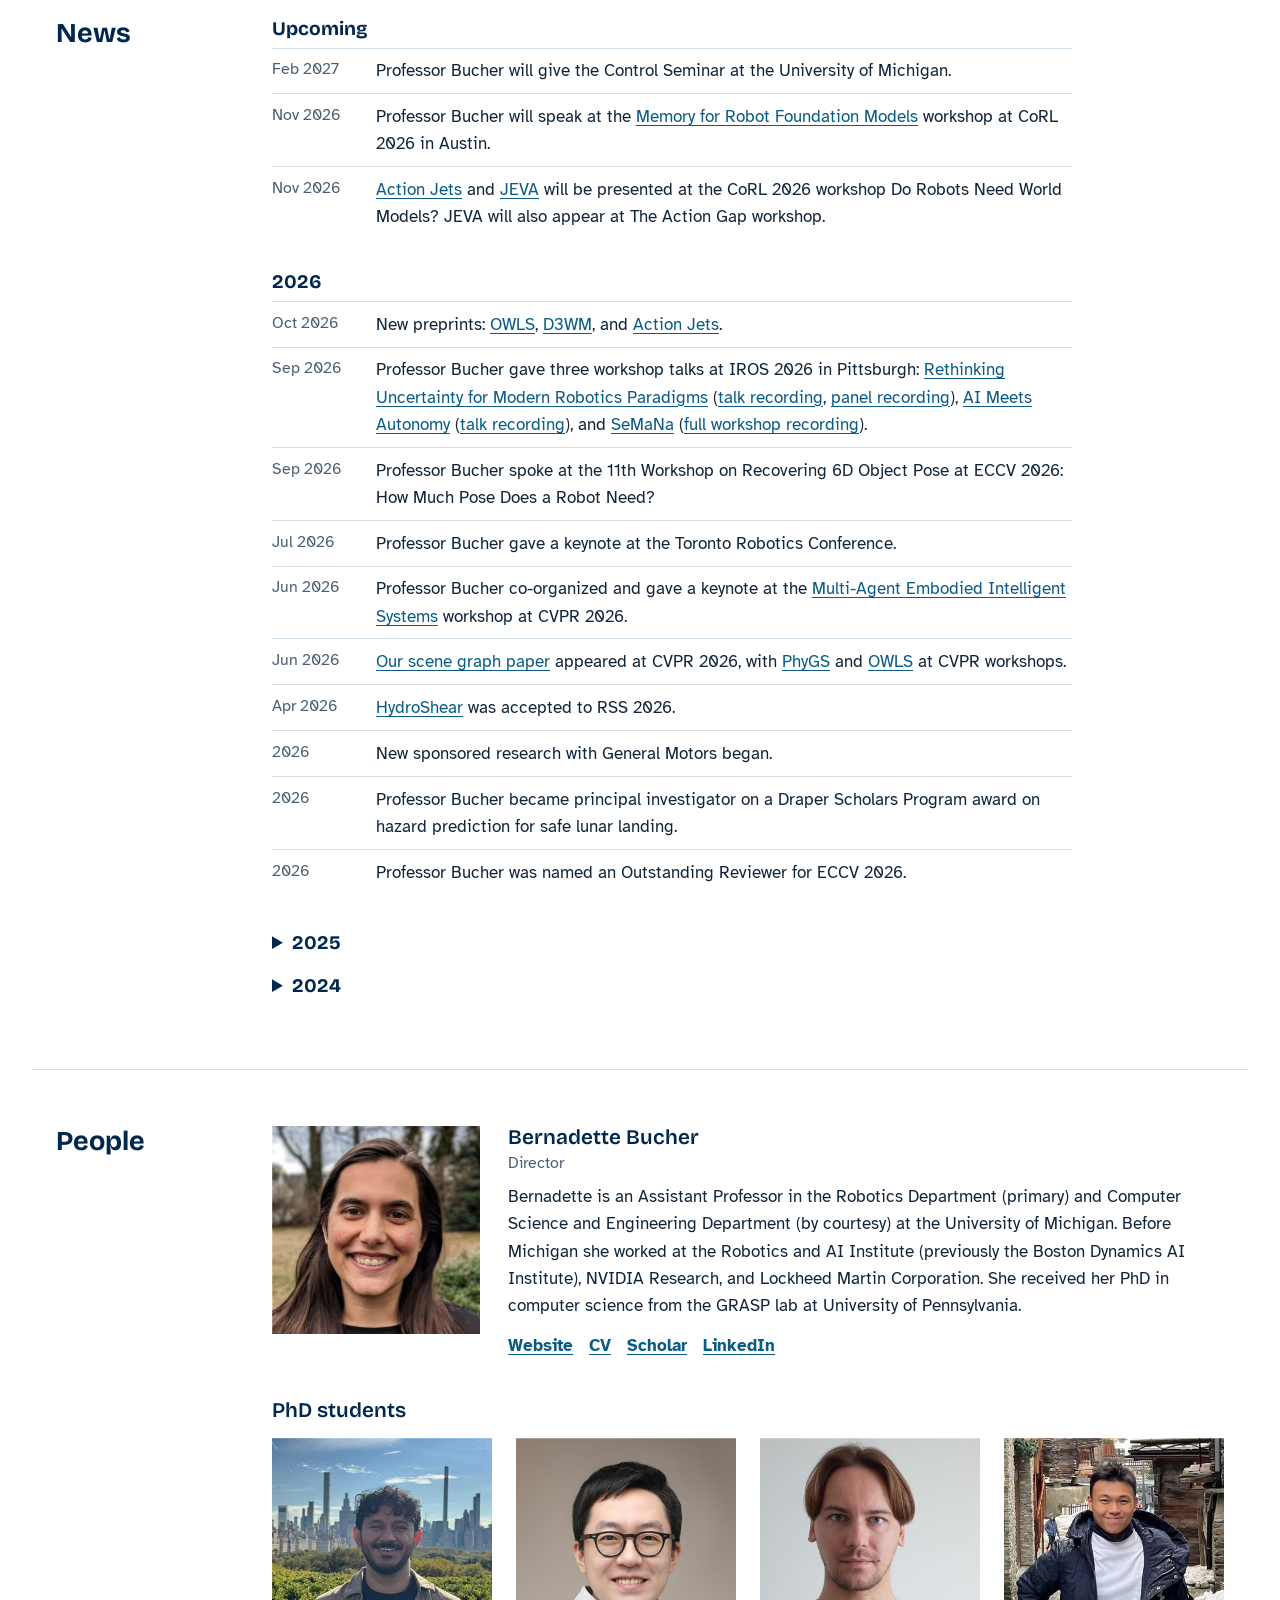
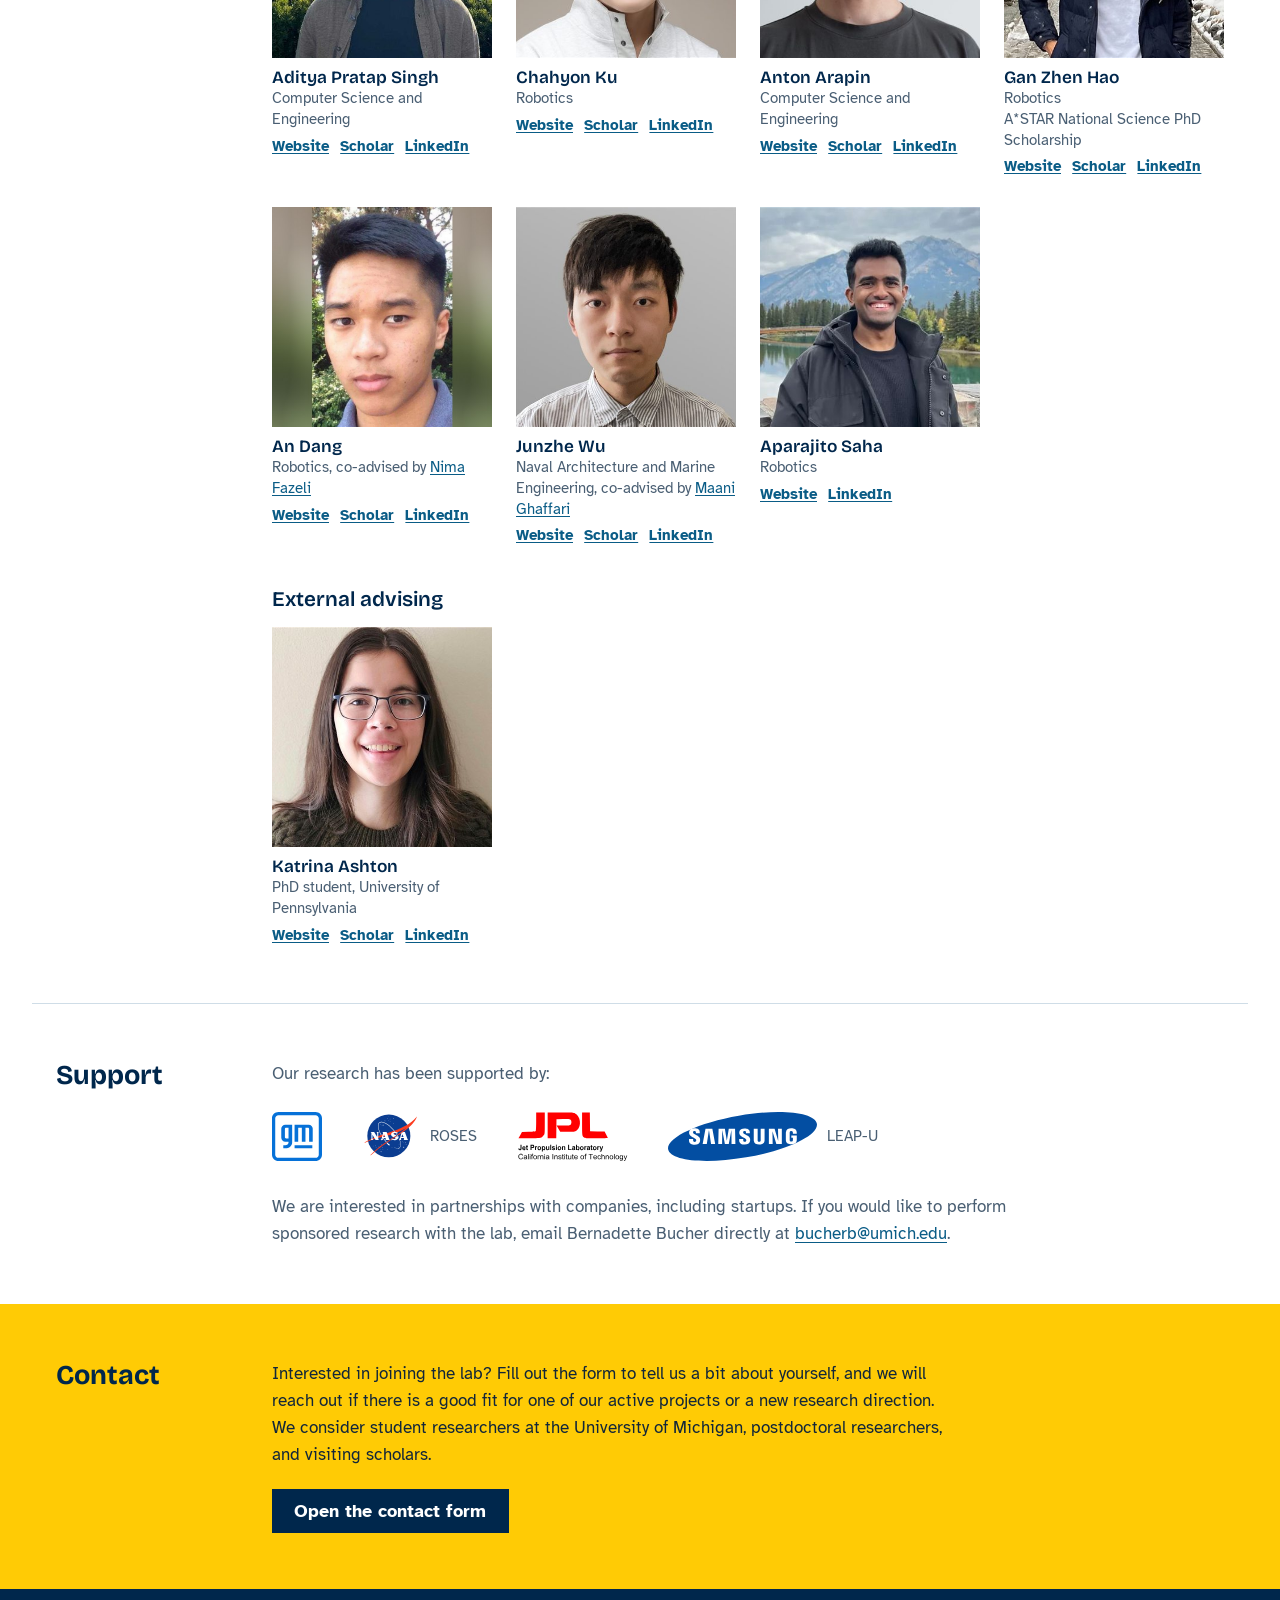
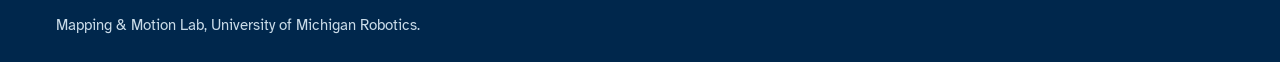
==== commit 154d9b06: "Invite sponsored research partnerships in Support Co-Authored-By: Claude Opus 5.5 <noreply@anthropic" ====
--- a/index.html
+++ b/index.html
@@ -12,7 +12,7 @@
   <link rel="preconnect" href="https://fonts.googleapis.com">
   <link rel="preconnect" href="https://fonts.gstatic.com" crossorigin>
   <link rel="stylesheet" href="https://fonts.googleapis.com/css2?family=Atkinson+Hyperlegible:wght@400;700&family=Bricolage+Grotesque:opsz,wght@12..96,600;12..96,700;12..96,800&display=swap">
-  <link rel="stylesheet" href="assets/site.css?v=5">
+  <link rel="stylesheet" href="assets/site.css?v=6">
 </head>
 <body>
 
@@ -396,6 +396,7 @@
       <li><img src="assets/sponsors/jpl.svg" alt="NASA Jet Propulsion Laboratory"></li>
       <li><img src="assets/sponsors/samsung.svg" alt="Samsung"><small>LEAP-U</small></li>
     </ul>
+    <p class="lede">We are interested in partnerships with companies, including startups. If you would like to perform sponsored research with the lab, email Bernadette Bucher directly at <a href="mailto:bucherb@umich.edu">bucherb@umich.edu</a>.</p>
   </div>
 </section>
 
@@ -415,7 +416,7 @@
   <div>Mapping &amp; Motion Lab, University of Michigan Robotics.</div>
 </footer>
 
-<script src="assets/manifold.js?v=5"></script>
-<script src="assets/work.js?v=5"></script>
+<script src="assets/manifold.js?v=6"></script>
+<script src="assets/work.js?v=6"></script>
 </body>
 </html>
--- a/assets/site.css
+++ b/assets/site.css
@@ -113,6 +113,7 @@
 
 /* Supporters */
 .sponsors { list-style: none; margin: 1.5rem 0 0; padding: 0; display: flex; flex-wrap: wrap; align-items: center; gap: 1.75rem 2.5rem; }
+.sponsors + .lede { margin: 2rem 0 0; }
 .sponsors li { display: flex; align-items: center; gap: 0.6rem; }
 .sponsors img { height: 3.1rem; width: auto; max-width: 9.5rem; object-fit: contain; }
 .sponsors small { font-size: 0.95rem; color: var(--ink-soft); }
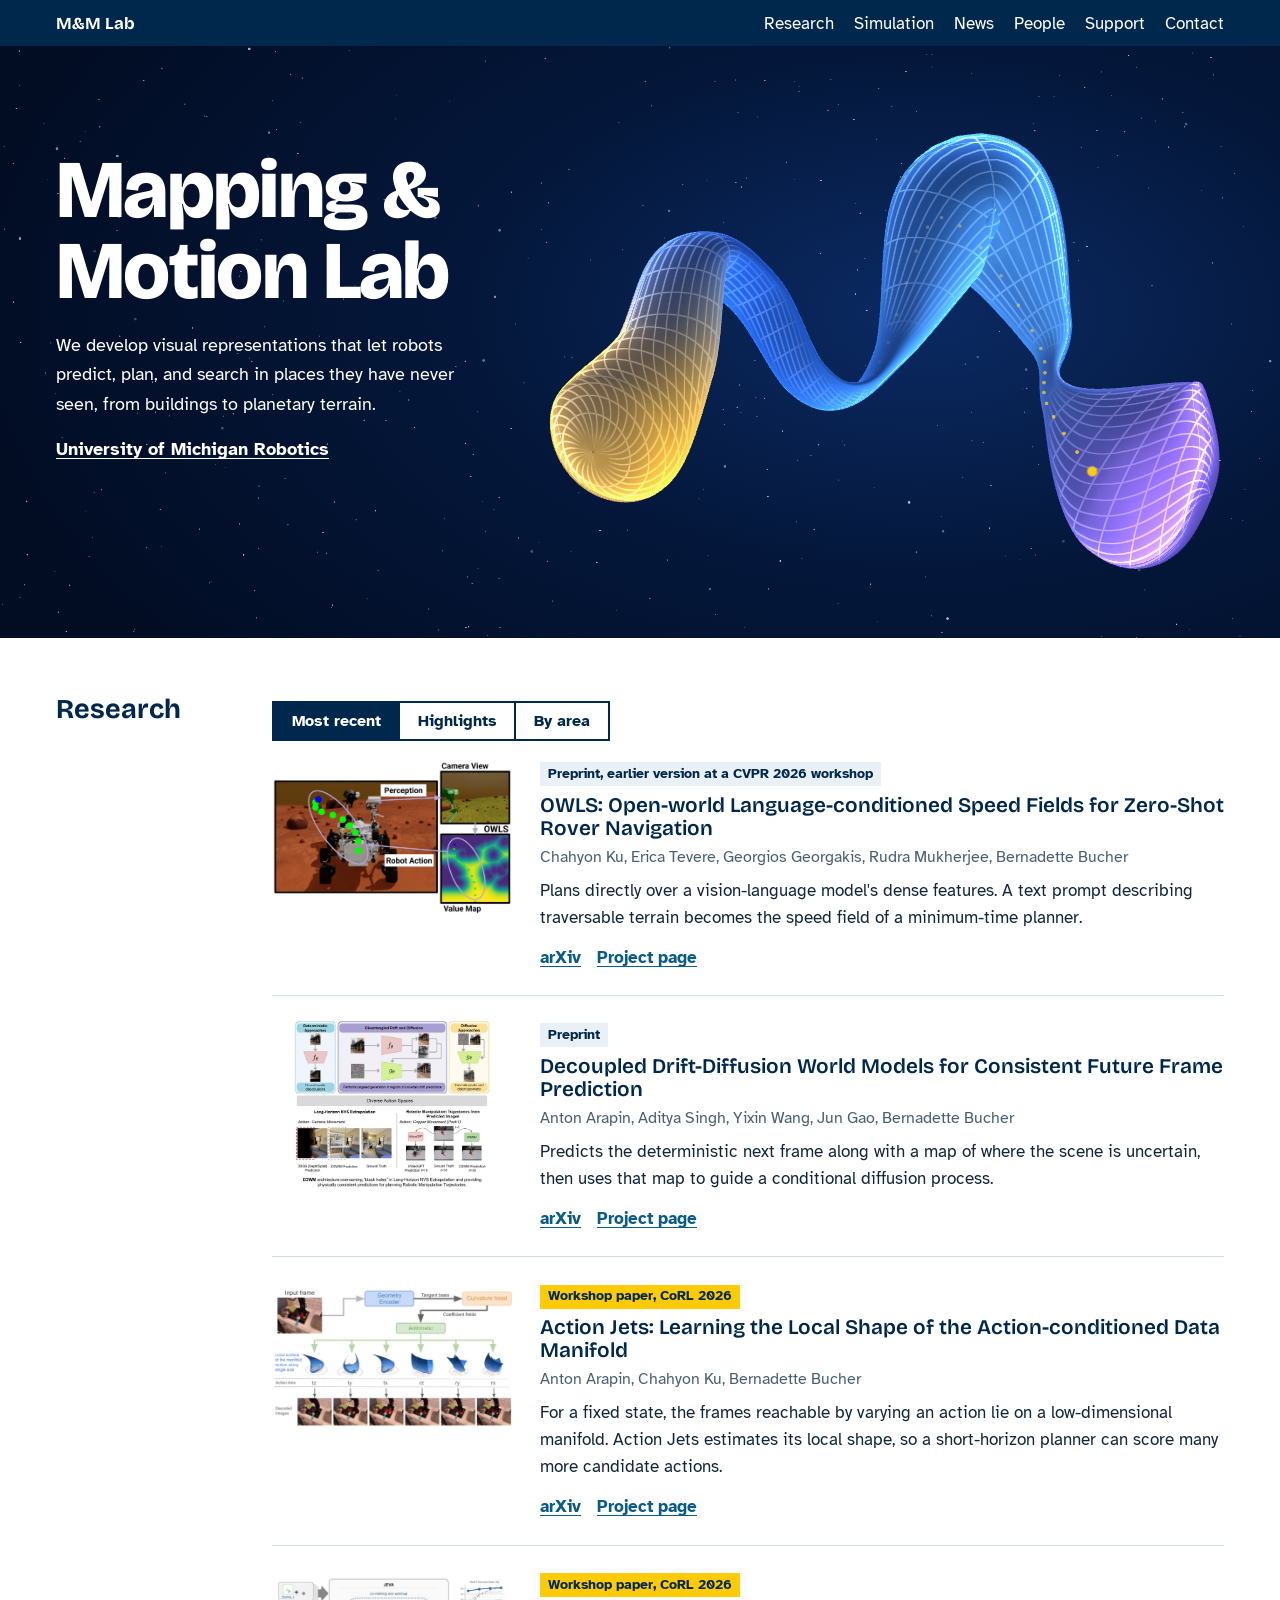
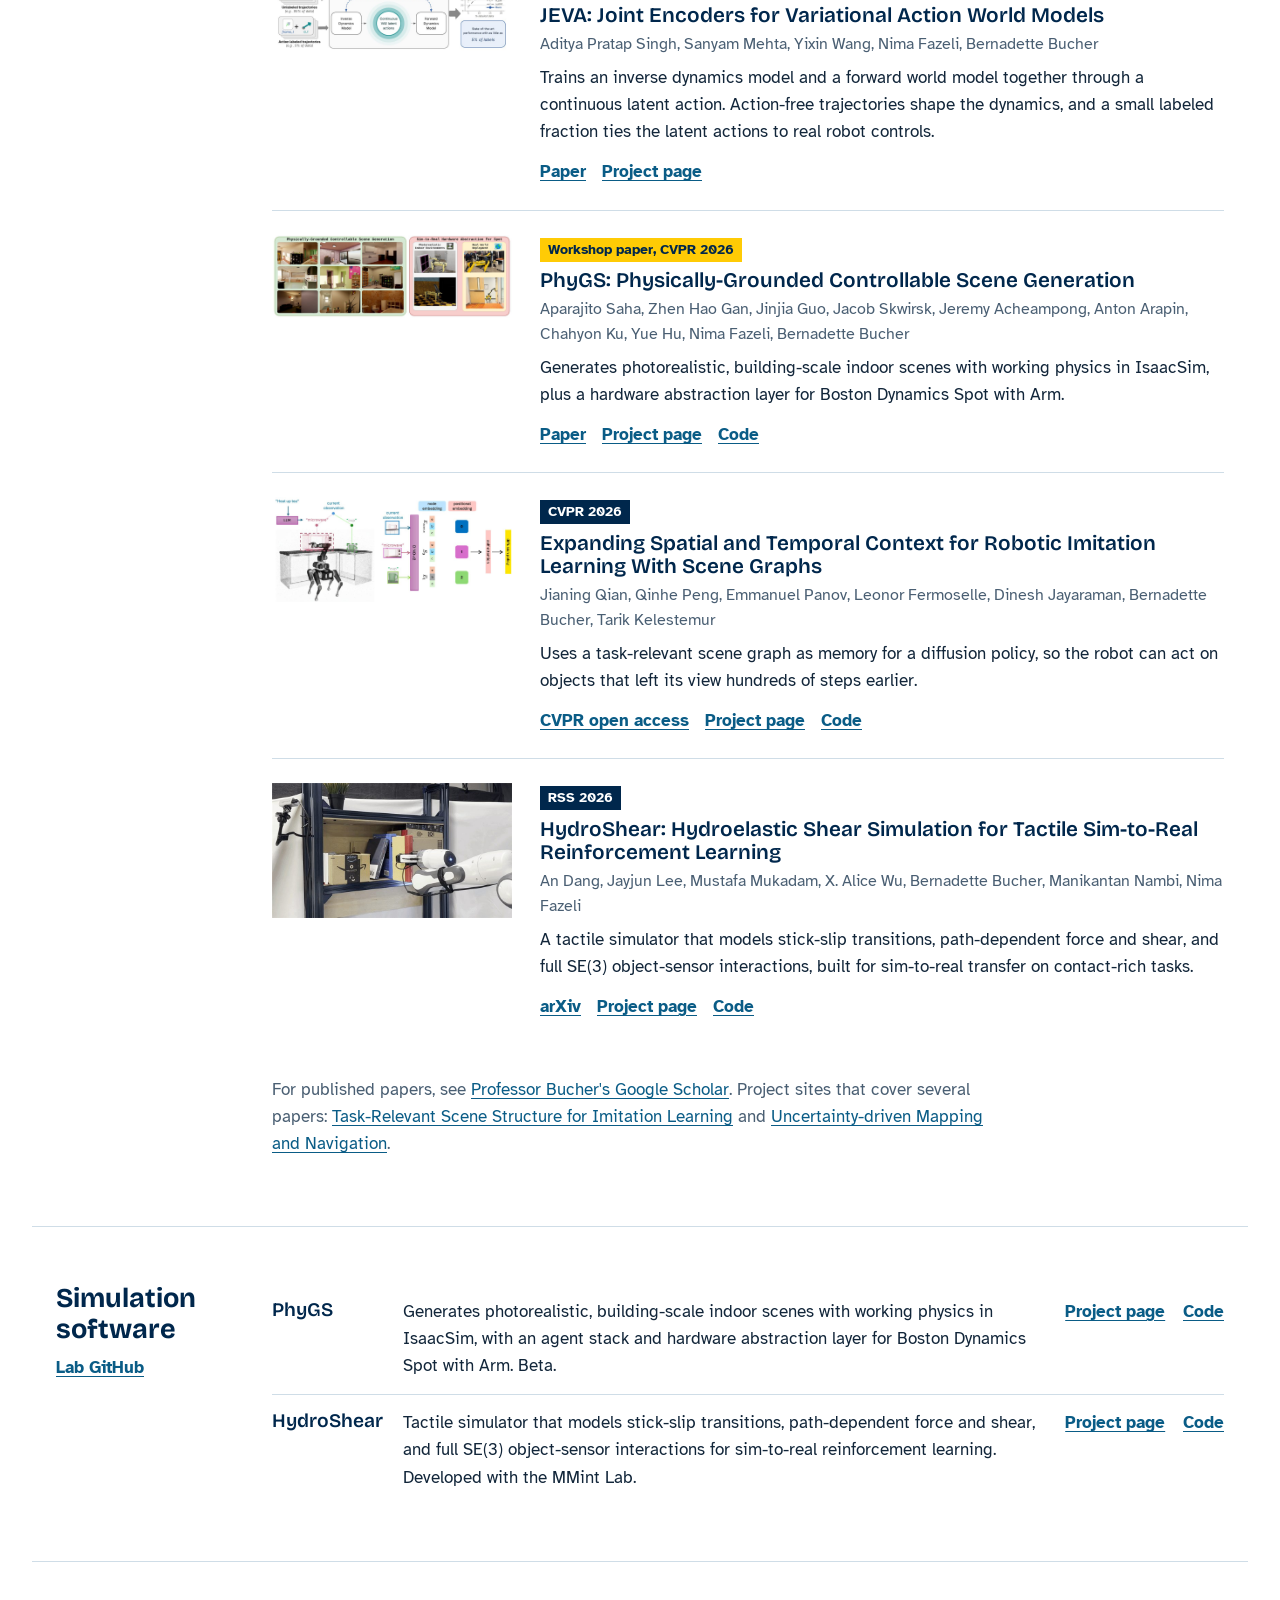
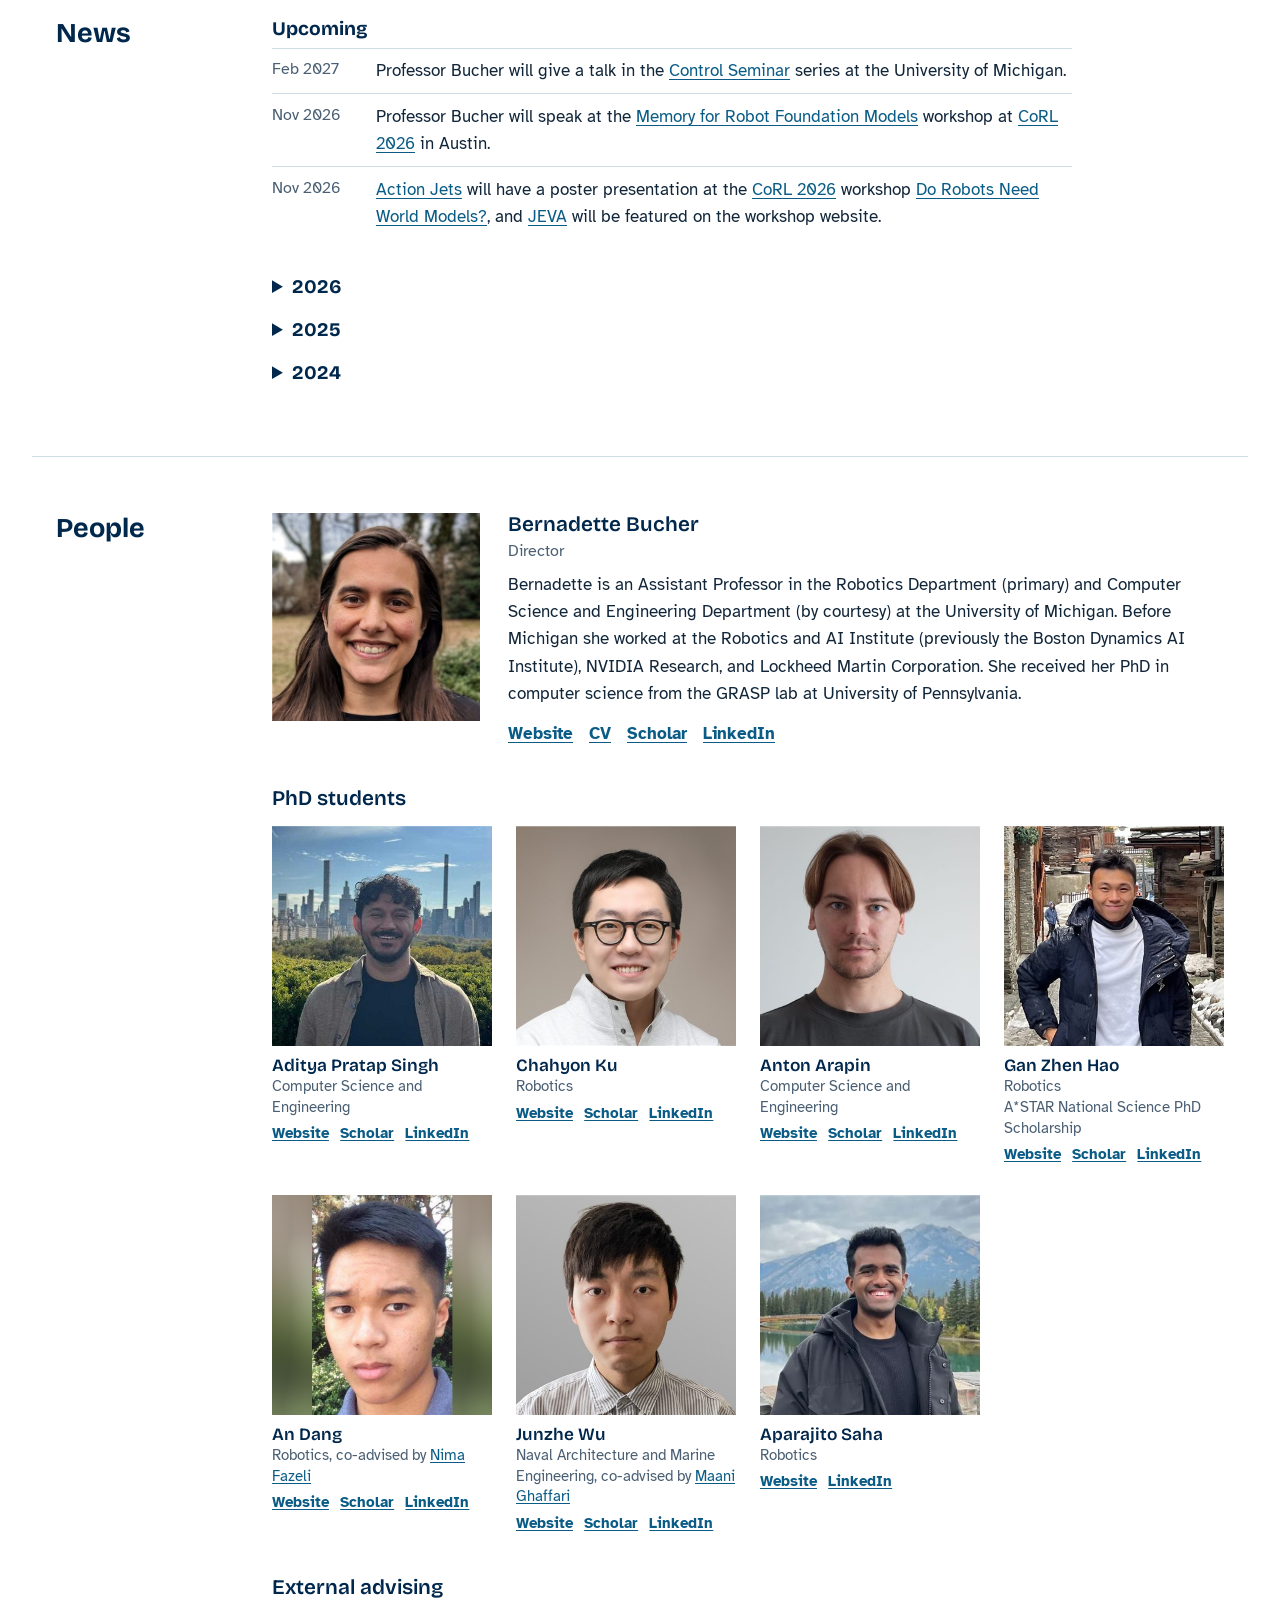
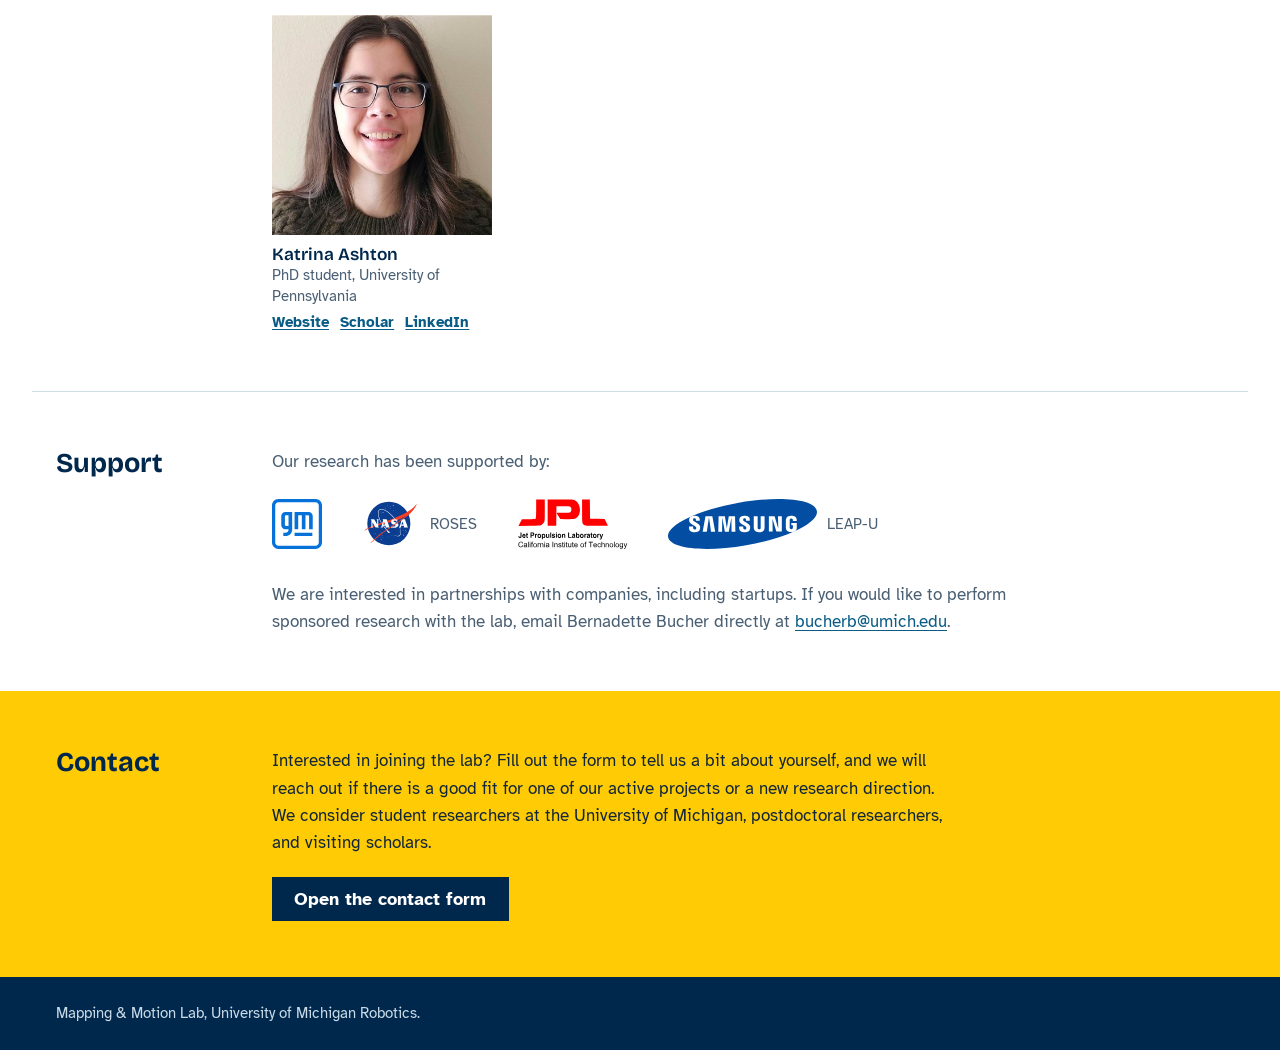
==== commit b7b3280c: "Revise News: collapse years, add event links, thank sponsors Co-Authored-By: Claude Opus 5.5 <norepl" ====
--- a/index.html
+++ b/index.html
@@ -269,41 +269,45 @@
   <div>
     <h3>Upcoming</h3>
     <ul class="news">
-        <li><span class="when">Feb 2027</span><p>Professor Bucher will give the Control Seminar at the University of Michigan.</p></li>
-        <li><span class="when">Nov 2026</span><p>Professor Bucher will speak at the <a href="https://corl2026-memory.github.io/">Memory for Robot Foundation Models</a> workshop at CoRL 2026 in Austin.</p></li>
-        <li><span class="when">Nov 2026</span><p><a href="https://anton-arapin.github.io/action-jets-site">Action Jets</a> and <a href="https://singhularadi.github.io/jeva">JEVA</a> will be presented at the CoRL 2026 workshop Do Robots Need World Models? JEVA will also appear at The Action Gap workshop.</p></li>
+      <li><span class="when">Feb 2027</span><p>Professor Bucher will give a talk in the <a href="https://ece.engin.umich.edu/events/all-seminars/control-seminar/">Control Seminar</a> series at the University of Michigan.</p></li>
+      <li><span class="when">Nov 2026</span><p>Professor Bucher will speak at the <a href="https://corl2026-memory.github.io/">Memory for Robot Foundation Models</a> workshop at <a href="https://2026.corl.org/">CoRL 2026</a> in Austin.</p></li>
+      <li><span class="when">Nov 2026</span><p><a href="https://anton-arapin.github.io/action-jets-site">Action Jets</a> will have a poster presentation at the <a href="https://2026.corl.org/">CoRL 2026</a> workshop <a href="https://do-robots-need-world-models.github.io/">Do Robots Need World Models?</a>, and <a href="https://singhularadi.github.io/jeva">JEVA</a> will be featured on the workshop website.</p></li>
     </ul>
-    <h3>2026</h3>
-    <ul class="news">
+    <details>
+      <summary>2026</summary>
+      <ul class="news">
         <li><span class="when">Oct 2026</span><p>New preprints: <a href="https://chahyon-ku.github.io/owls/">OWLS</a>, <a href="https://anton-arapin.github.io/d3wm-site">D3WM</a>, and <a href="https://anton-arapin.github.io/action-jets-site">Action Jets</a>.</p></li>
-        <li><span class="when">Sep 2026</span><p>Professor Bucher gave three workshop talks at IROS 2026 in Pittsburgh: <a href="https://rethinking-uncertainty.github.io/">Rethinking Uncertainty for Modern Robotics Paradigms</a> (<a href="https://www.youtube.com/watch?v=imjRC79N4M0">talk recording</a>, <a href="https://www.youtube.com/watch?v=B_66MzxxHjs">panel recording</a>), <a href="https://www.ai-meets-autonomy.com/">AI Meets Autonomy</a> (<a href="https://www.youtube.com/watch?v=k00LIoPj3hc">talk recording</a>), and <a href="https://federicorollo.github.io/SeMaNa-Workshop/">SeMaNa</a> (<a href="https://www.youtube.com/watch?v=MWsrNtEAUxg">full workshop recording</a>).</p></li>
-        <li><span class="when">Sep 2026</span><p>Professor Bucher spoke at the 11th Workshop on Recovering 6D Object Pose at ECCV 2026: How Much Pose Does a Robot Need?</p></li>
-        <li><span class="when">Jul 2026</span><p>Professor Bucher gave a keynote at the Toronto Robotics Conference.</p></li>
-        <li><span class="when">Jun 2026</span><p>Professor Bucher co-organized and gave a keynote at the <a href="https://coop-intelligence.github.io">Multi-Agent Embodied Intelligent Systems</a> workshop at CVPR 2026.</p></li>
-        <li><span class="when">Jun 2026</span><p><a href="scene-structure-il/">Our scene graph paper</a> appeared at CVPR 2026, with <a href="PhyGS/">PhyGS</a> and <a href="https://chahyon-ku.github.io/owls/">OWLS</a> at CVPR workshops.</p></li>
-        <li><span class="when">Apr 2026</span><p><a href="https://hydroshear.github.io">HydroShear</a> was accepted to RSS 2026.</p></li>
-        <li><span class="when">2026</span><p>New sponsored research with General Motors began.</p></li>
-        <li><span class="when">2026</span><p>Professor Bucher became principal investigator on a Draper Scholars Program award on hazard prediction for safe lunar landing.</p></li>
-        <li><span class="when">2026</span><p>Professor Bucher was named an Outstanding Reviewer for ECCV 2026.</p></li>
-    </ul>
+        <li><span class="when">Sep 2026</span><p>Professor Bucher gave three workshop talks at <a href="https://2026.ieee-iros.org/">IROS 2026</a> in Pittsburgh: <a href="https://rethinking-uncertainty.github.io/">Rethinking Uncertainty for Modern Robotics Paradigms</a> (<a href="https://www.youtube.com/watch?v=imjRC79N4M0">talk recording</a>, <a href="https://www.youtube.com/watch?v=B_66MzxxHjs">panel recording</a>), <a href="https://www.ai-meets-autonomy.com/">AI Meets Autonomy</a> (<a href="https://www.youtube.com/watch?v=k00LIoPj3hc">talk recording</a>), and <a href="https://federicorollo.github.io/SeMaNa-Workshop/">SeMaNa</a> (<a href="https://www.youtube.com/watch?v=MWsrNtEAUxg">full workshop recording</a>).</p></li>
+        <li><span class="when">Sep 2026</span><p>Professor Bucher spoke at the <a href="https://cmp.felk.cvut.cz/sixd/workshop_2026/">11th Workshop on Recovering 6D Object Pose</a> at <a href="https://eccv.ecva.net/Conferences/2026">ECCV 2026</a>: How Much Pose Does a Robot Need? Lessons from Mobile Manipulation.</p></li>
+        <li><span class="when">Jul 2026</span><p>Professor Bucher gave a keynote at the <a href="https://robotics.utoronto.ca/2026-toronto-robotics-conference/">2026 Toronto Robotics Conference</a>.</p></li>
+        <li><span class="when">Jun 2026</span><p>Professor Bucher co-organized and gave a keynote at the <a href="https://coop-intelligence.github.io">Multi-Agent Embodied Intelligent Systems</a> workshop at <a href="https://cvpr.thecvf.com/Conferences/2026">CVPR 2026</a>.</p></li>
+        <li><span class="when">Jun 2026</span><p><a href="scene-structure-il/">Our scene graph paper</a> appeared at <a href="https://cvpr.thecvf.com/Conferences/2026">CVPR 2026</a>. <a href="PhyGS/">PhyGS</a> appeared at the Multi-Agent Embodied Intelligent Systems workshop, and <a href="https://chahyon-ku.github.io/owls/">OWLS</a> appeared at the <a href="https://openaccess.thecvf.com/CVPR2026_workshops/AI4Space">AI4Space</a> workshop.</p></li>
+        <li><span class="when">Apr 2026</span><p><a href="https://hydroshear.github.io">HydroShear</a> was accepted to <a href="https://roboticsconference.org/2026/">RSS 2026</a>.</p></li>
+        <li><span class="when">2026</span><p>We are excited to begin a new research collaboration with General Motors. Thank you to GM for supporting our work.</p></li>
+        <li><span class="when">2026</span><p>Thank you to the Draper Scholars Program for supporting our work on hazard prediction for safe lunar landing.</p></li>
+        <li><span class="when">2026</span><p>Professor Bucher was named an Outstanding Reviewer for <a href="https://eccv.ecva.net/Conferences/2026">ECCV 2026</a>.</p></li>
+      </ul>
+    </details>
     <details>
       <summary>2025</summary>
       <ul class="news">
-        <li><span class="when">Sep 2025</span><p>Professor Bucher spoke at the <a href="https://robot-world-modeling.github.io">Robotic World Modeling</a> workshop at CoRL 2025 in Seoul: A Tale of Two Fields: World Models Across AI and Robotics.</p></li>
-        <li><span class="when">Sep 2025</span><p><a href="https://helios-robot-perception.github.io/">HELIOS</a> appeared at the CoRL 2025 workshop on Learning Effective Abstractions for Planning.</p></li>
-        <li><span class="when">Jul 2025</span><p>Professor Bucher co-organized the ICML 2025 workshop <a href="https://icml.cc/virtual/2025/workshop/39955">Multi-Agent Systems in the Era of Foundation Models</a>.</p></li>
-        <li><span class="when">Jun 2025</span><p><a href="https://arxiv.org/abs/2504.06553">ASHiTA</a> appeared at CVPR 2025, and our <a href="junocam-calibration/">JunoCam calibration</a> work appeared at the CVPR workshop on Computer Vision for Science.</p></li>
-        <li><span class="when">2025</span><p>The Samsung LEAP-U program began funding our work on instruction-following mobile manipulators.</p></li>
-        <li><span class="when">2025</span><p>Professor Bucher gave talks on visual representations for mobile manipulation at NASA JPL, Samsung Research, Amazon Lab126, the Lockheed Martin AI Lab, General Motors, the Canadian Conference on Robots and Vision, SFU at ICML, and the Montreal Robotics Summer School.</p></li>
+        <li><span class="when">Sep 2025</span><p>Professor Bucher spoke at the <a href="https://robot-world-modeling.github.io">Robotic World Modeling</a> workshop at <a href="https://2025.corl.org/">CoRL 2025</a> in Seoul: A Tale of Two Fields: World Models Across AI and Robotics.</p></li>
+        <li><span class="when">Sep 2025</span><p><a href="https://helios-robot-perception.github.io/">HELIOS</a> appeared at the <a href="https://2025.corl.org/program/workshops">Learning Effective Abstractions for Planning</a> workshop at <a href="https://2025.corl.org/">CoRL 2025</a>.</p></li>
+        <li><span class="when">Aug 2025</span><p>Professor Bucher spoke at the <a href="https://fracturedplane.notion.site/Montreal-Robotics-Summer-School-2025-195214857276801f9737eaf741c533a7">Montreal Robotics Summer School</a>.</p></li>
+        <li><span class="when">Jul 2025</span><p>Professor Bucher co-organized the <a href="https://icml.cc/Conferences/2025">ICML 2025</a> workshop <a href="https://icml.cc/virtual/2025/workshop/39955">Multi-Agent Systems in the Era of Foundation Models</a>.</p></li>
+        <li><span class="when">Jul 2025</span><p>Professor Bucher spoke at <a href="https://sites.google.com/view/sfu-workshops/sfuicml2025">SFU@ICML'2025</a> in Vancouver: Building Visual Representations with Foundation Models for Mobile Manipulation.</p></li>
+        <li><span class="when">Jun 2025</span><p><a href="https://arxiv.org/abs/2504.06553">ASHiTA</a> appeared at <a href="https://cvpr.thecvf.com/Conferences/2025">CVPR 2025</a>, and our <a href="junocam-calibration/">JunoCam calibration</a> work appeared at the <a href="https://cvpr.thecvf.com/virtual/2025/workshop/32309">CV4Science</a> workshop.</p></li>
+        <li><span class="when">May 2025</span><p>Professor Bucher spoke in the symposium at the <a href="https://aicrv.github.io/_archives/2025/1759604184.549432/www.ai-crv.ca/speakers">Conference on Robots and Vision</a> in Calgary.</p></li>
+        <li><span class="when">2025</span><p>Thank you to Samsung and the LEAP-U program for supporting our work on instruction-following mobile manipulators.</p></li>
       </ul>
     </details>
     <details>
       <summary>2024</summary>
       <ul class="news">
-        <li><span class="when">Nov 2024</span><p><a href="scene-structure-il/">HODOR</a> and <a href="https://continual-mobile-manip.github.io/">our work on continuously improving mobile manipulation</a> appeared at CoRL 2024.</p></li>
-        <li><span class="when">Oct 2024</span><p>Professor Bucher spoke on vision-language models and semantic navigation at the Michigan AI Symposium (<a href="https://www.youtube.com/watch?v=ZFFBvMmV82I&amp;t=918s">talk recording</a>) and the Cornell robotics seminar.</p></li>
+        <li><span class="when">Nov 2024</span><p><a href="scene-structure-il/">HODOR</a> and <a href="https://continual-mobile-manip.github.io/">our work on continuously improving mobile manipulation</a> appeared at <a href="https://2024.corl.org/">CoRL 2024</a>.</p></li>
+        <li><span class="when">Oct 2024</span><p>Professor Bucher spoke on vision-language models and semantic navigation at the <a href="https://ai.engin.umich.edu/events/2024-ai-symposium">Michigan AI Symposium</a> (<a href="https://www.youtube.com/watch?v=ZFFBvMmV82I&amp;t=918s">talk recording</a>) and the <a href="https://www.cs.cornell.edu/content/fall-2024-robotics-seminar">Cornell Robotics Seminar</a>.</p></li>
         <li><span class="when">Aug 2024</span><p>Professor Bucher joined the University of Michigan Robotics Department as an Assistant Professor.</p></li>
-        <li><span class="when">2024</span><p>NASA funded our work with JPL on Jupiter's atmosphere through the ROSES New Frontiers Data Analysis Program.</p></li>
+        <li><span class="when">2024</span><p>Thank you to NASA for supporting our work with JPL on Jupiter's atmosphere through the ROSES New Frontiers Data Analysis Program.</p></li>
       </ul>
     </details>
   </div>
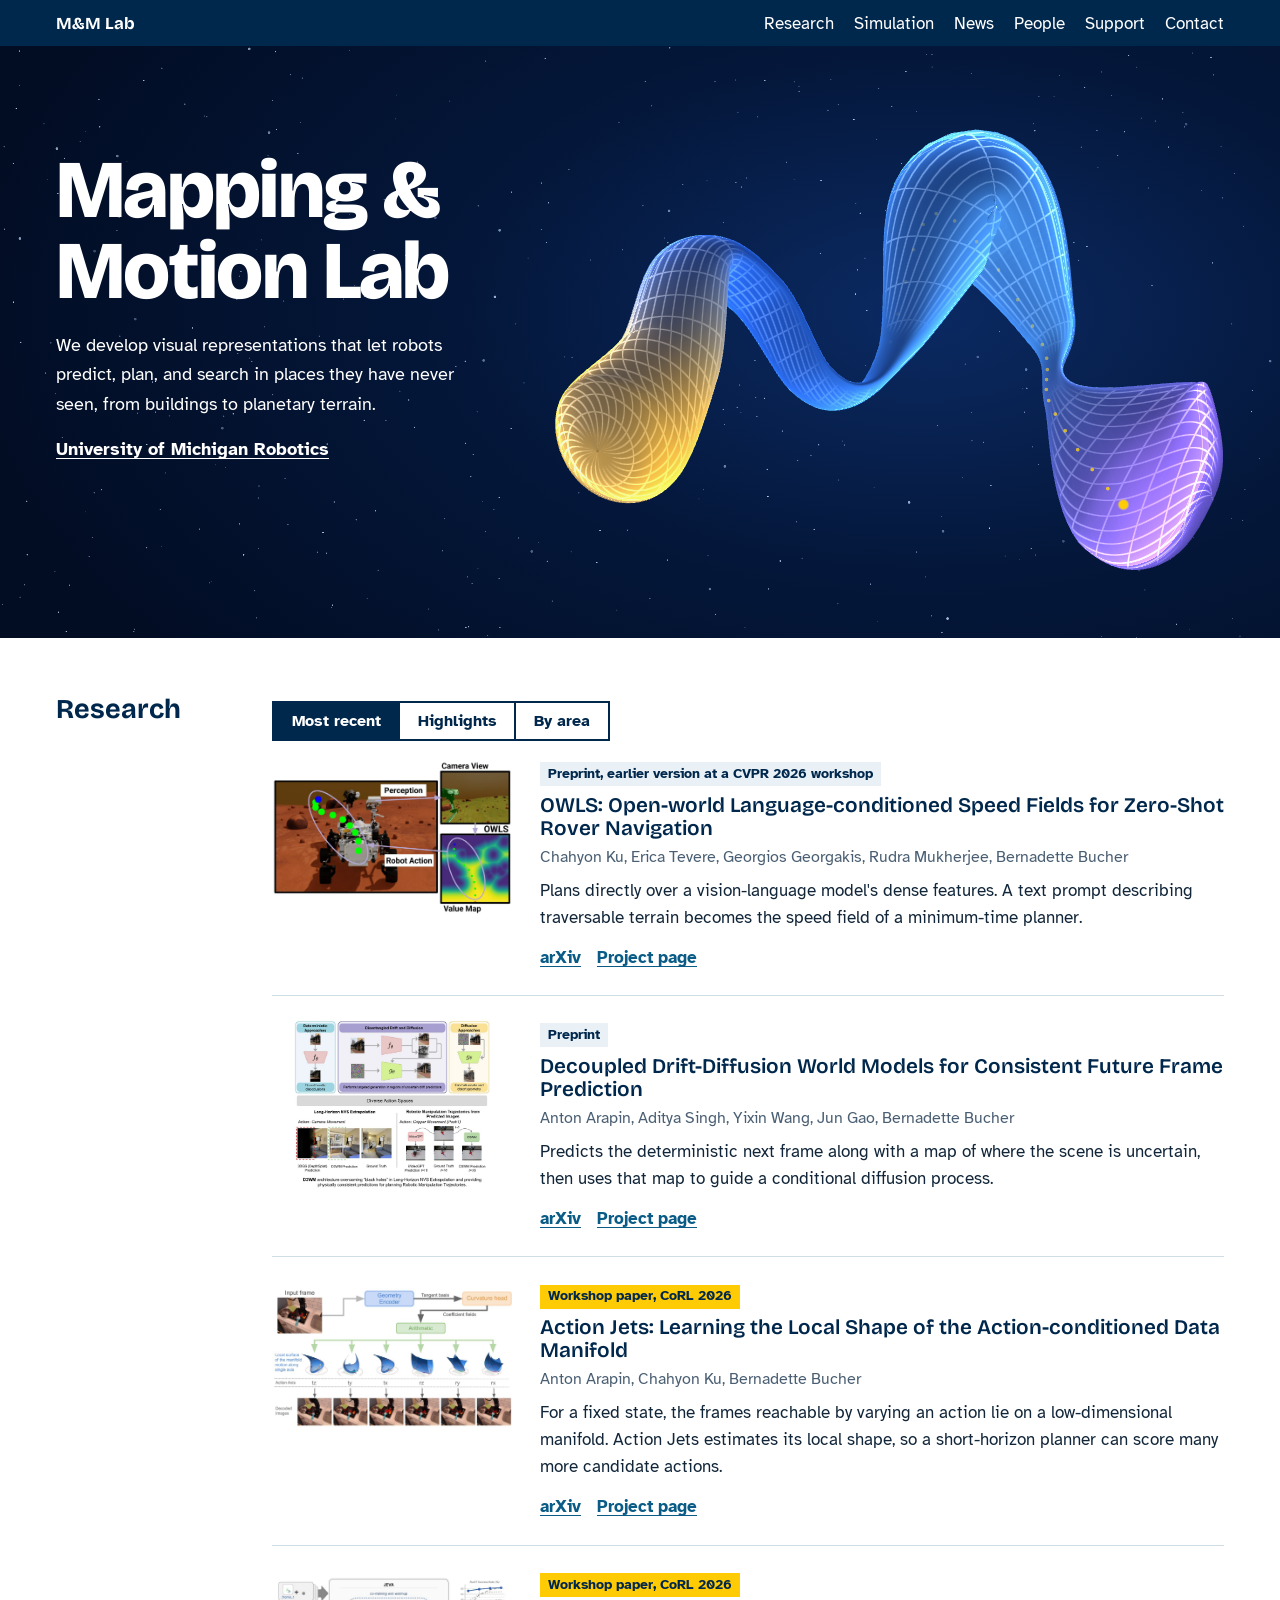
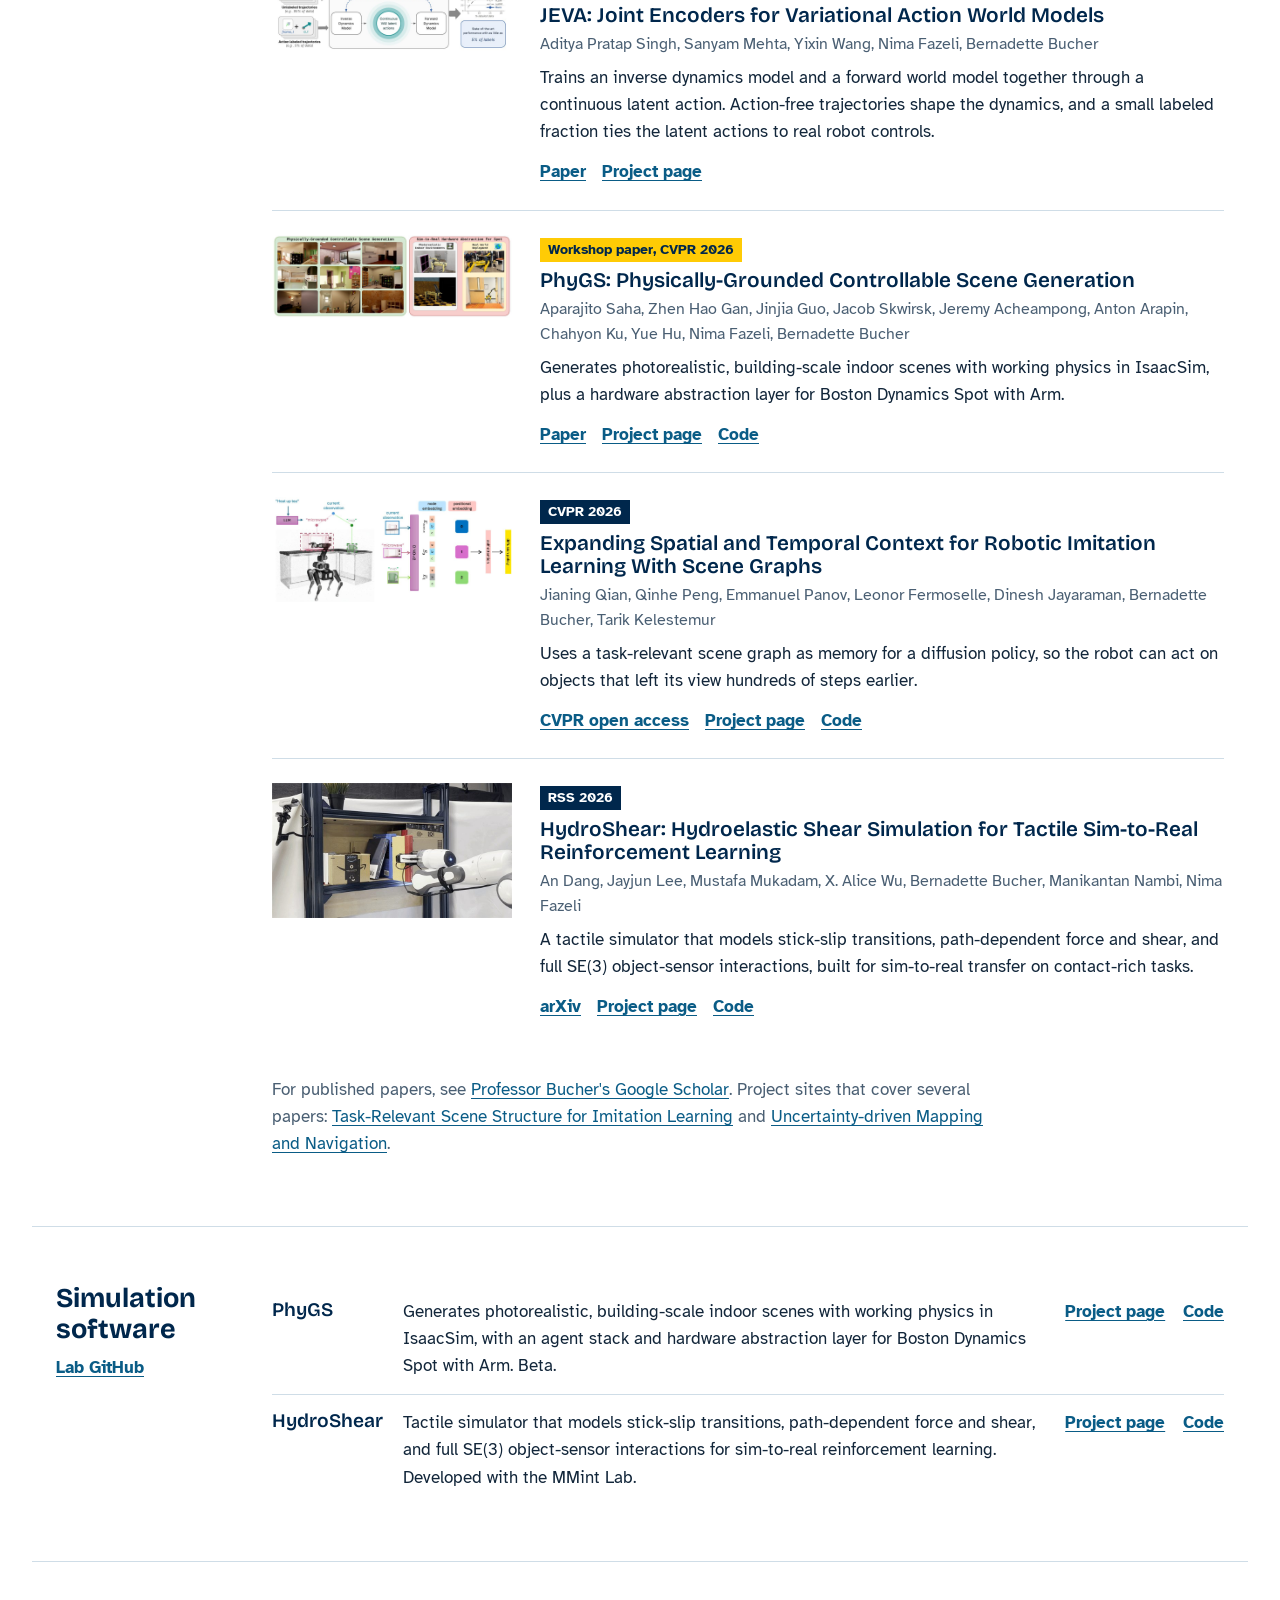
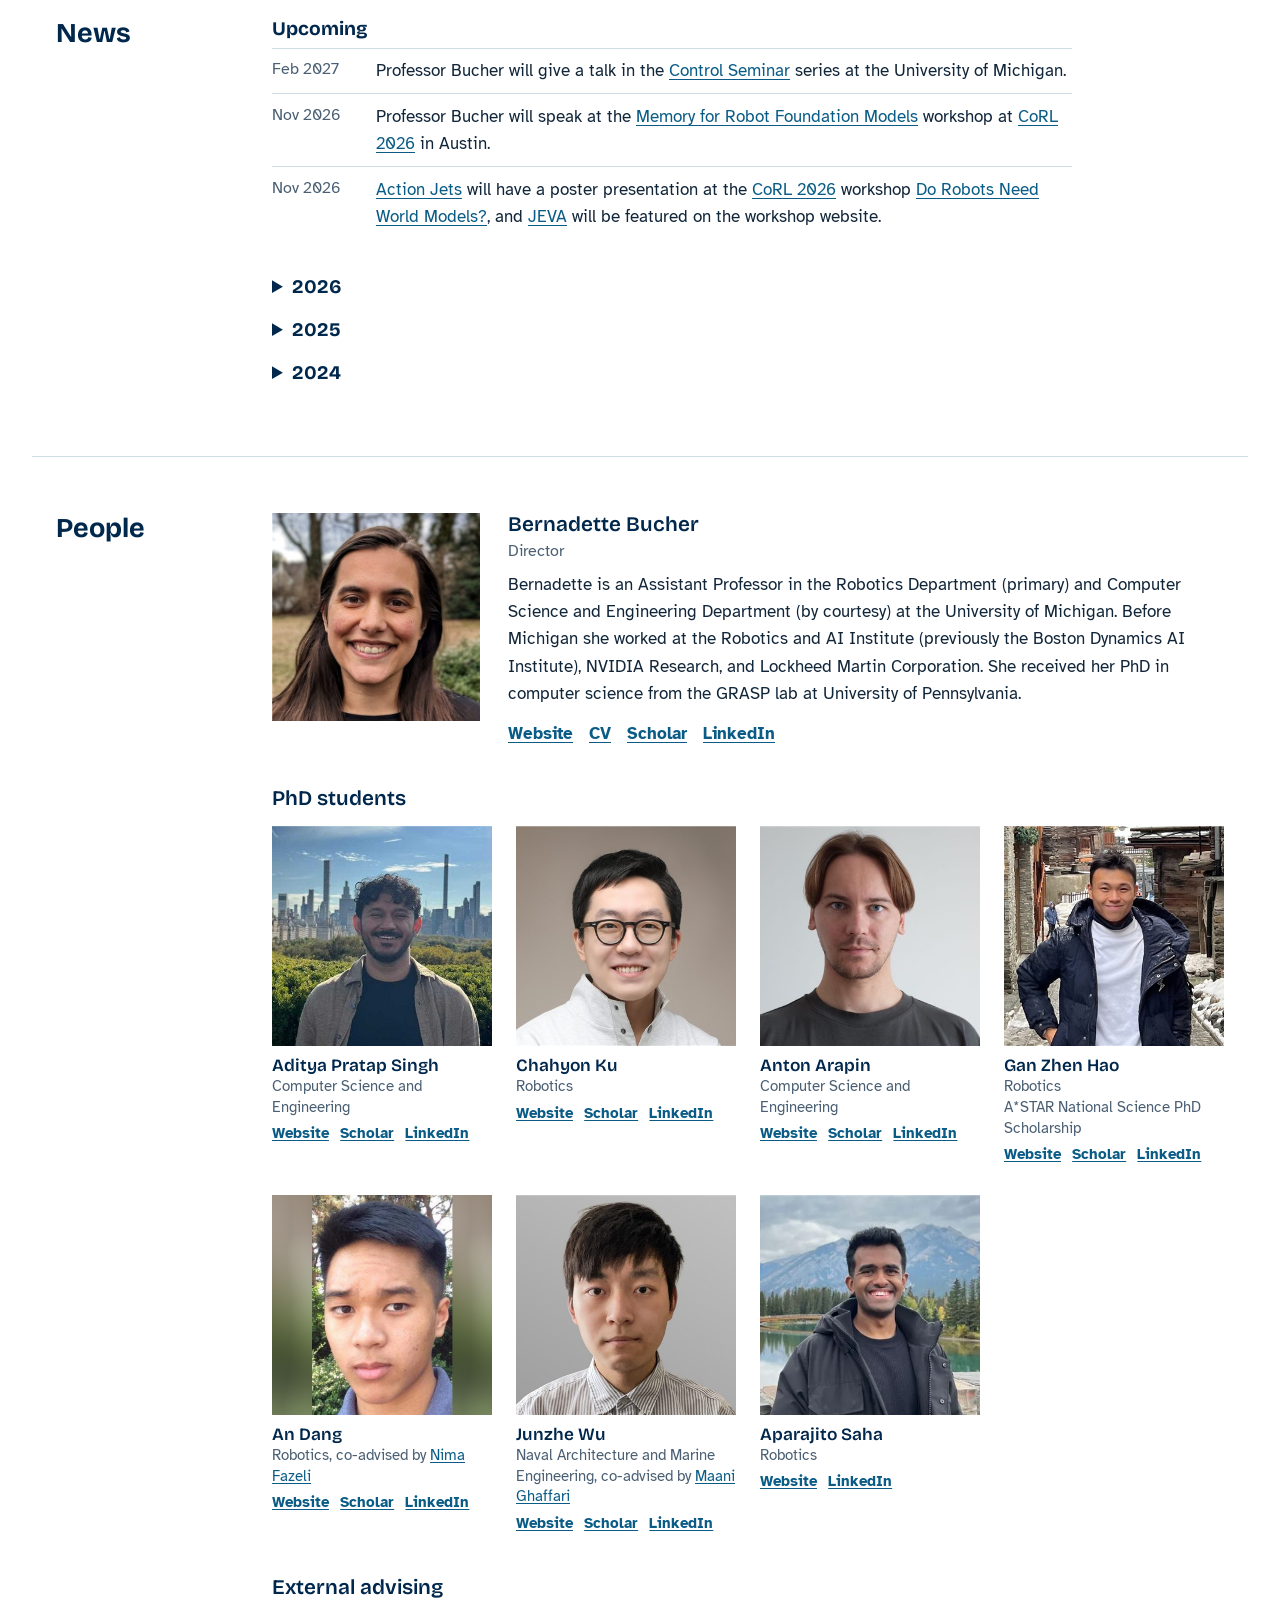
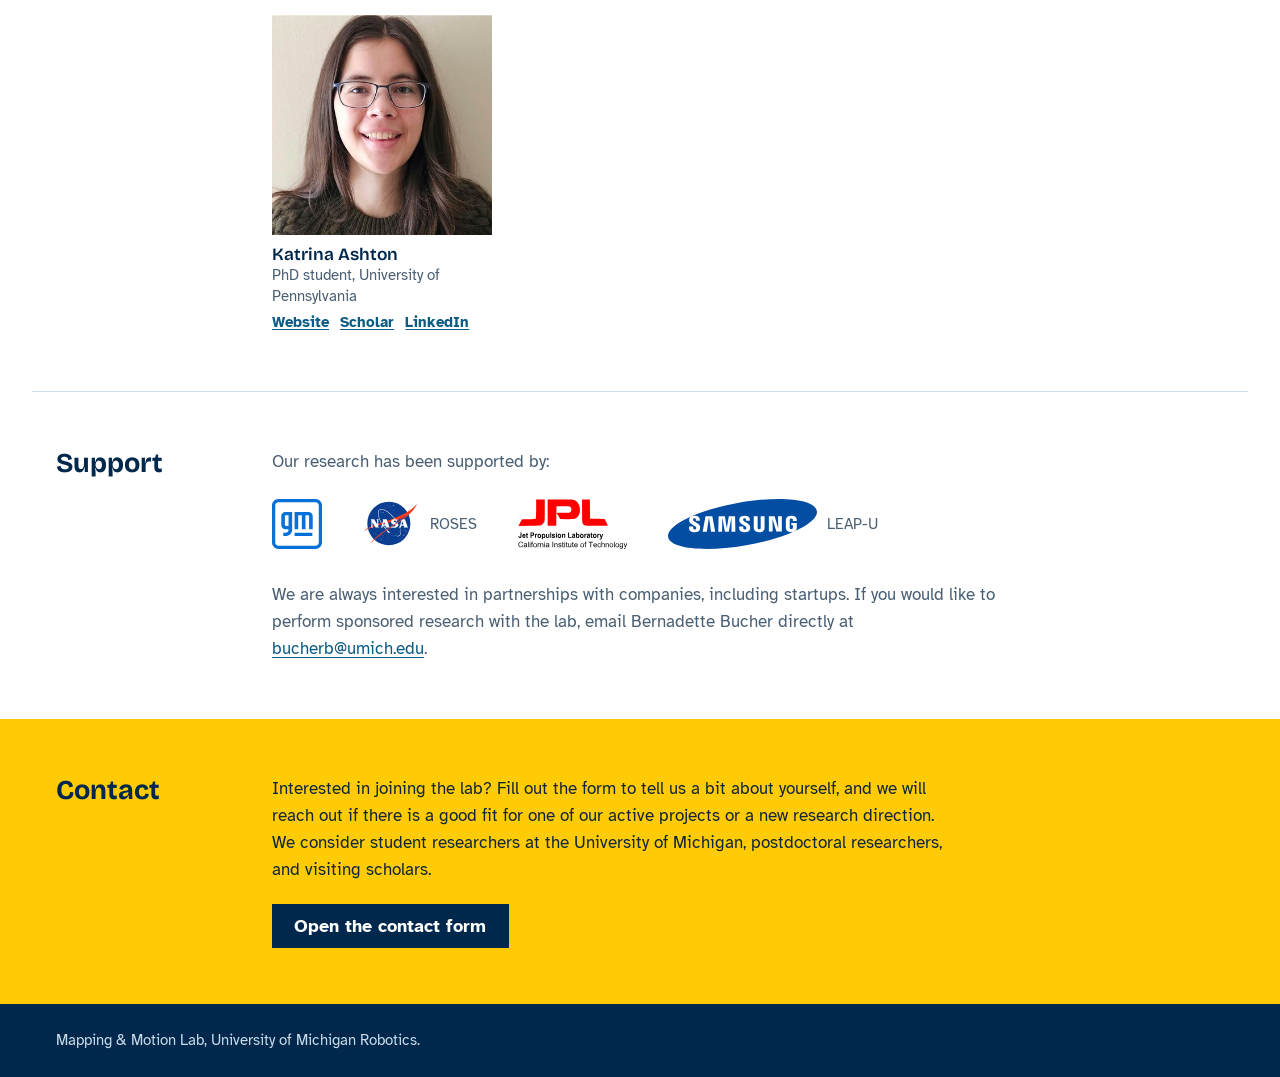
==== commit d38c76fb: "Reword partnership note in Support Co-Authored-By: Claude Opus 5.5 <noreply@anthropic.com>" ====
--- a/index.html
+++ b/index.html
@@ -400,7 +400,7 @@
       <li><img src="assets/sponsors/jpl.svg" alt="NASA Jet Propulsion Laboratory"></li>
       <li><img src="assets/sponsors/samsung.svg" alt="Samsung"><small>LEAP-U</small></li>
     </ul>
-    <p class="lede">We are interested in partnerships with companies, including startups. If you would like to perform sponsored research with the lab, email Bernadette Bucher directly at <a href="mailto:bucherb@umich.edu">bucherb@umich.edu</a>.</p>
+    <p class="lede">We are always interested in partnerships with companies, including startups. If you would like to perform sponsored research with the lab, email Bernadette Bucher directly at <a href="mailto:bucherb@umich.edu">bucherb@umich.edu</a>.</p>
   </div>
 </section>
 
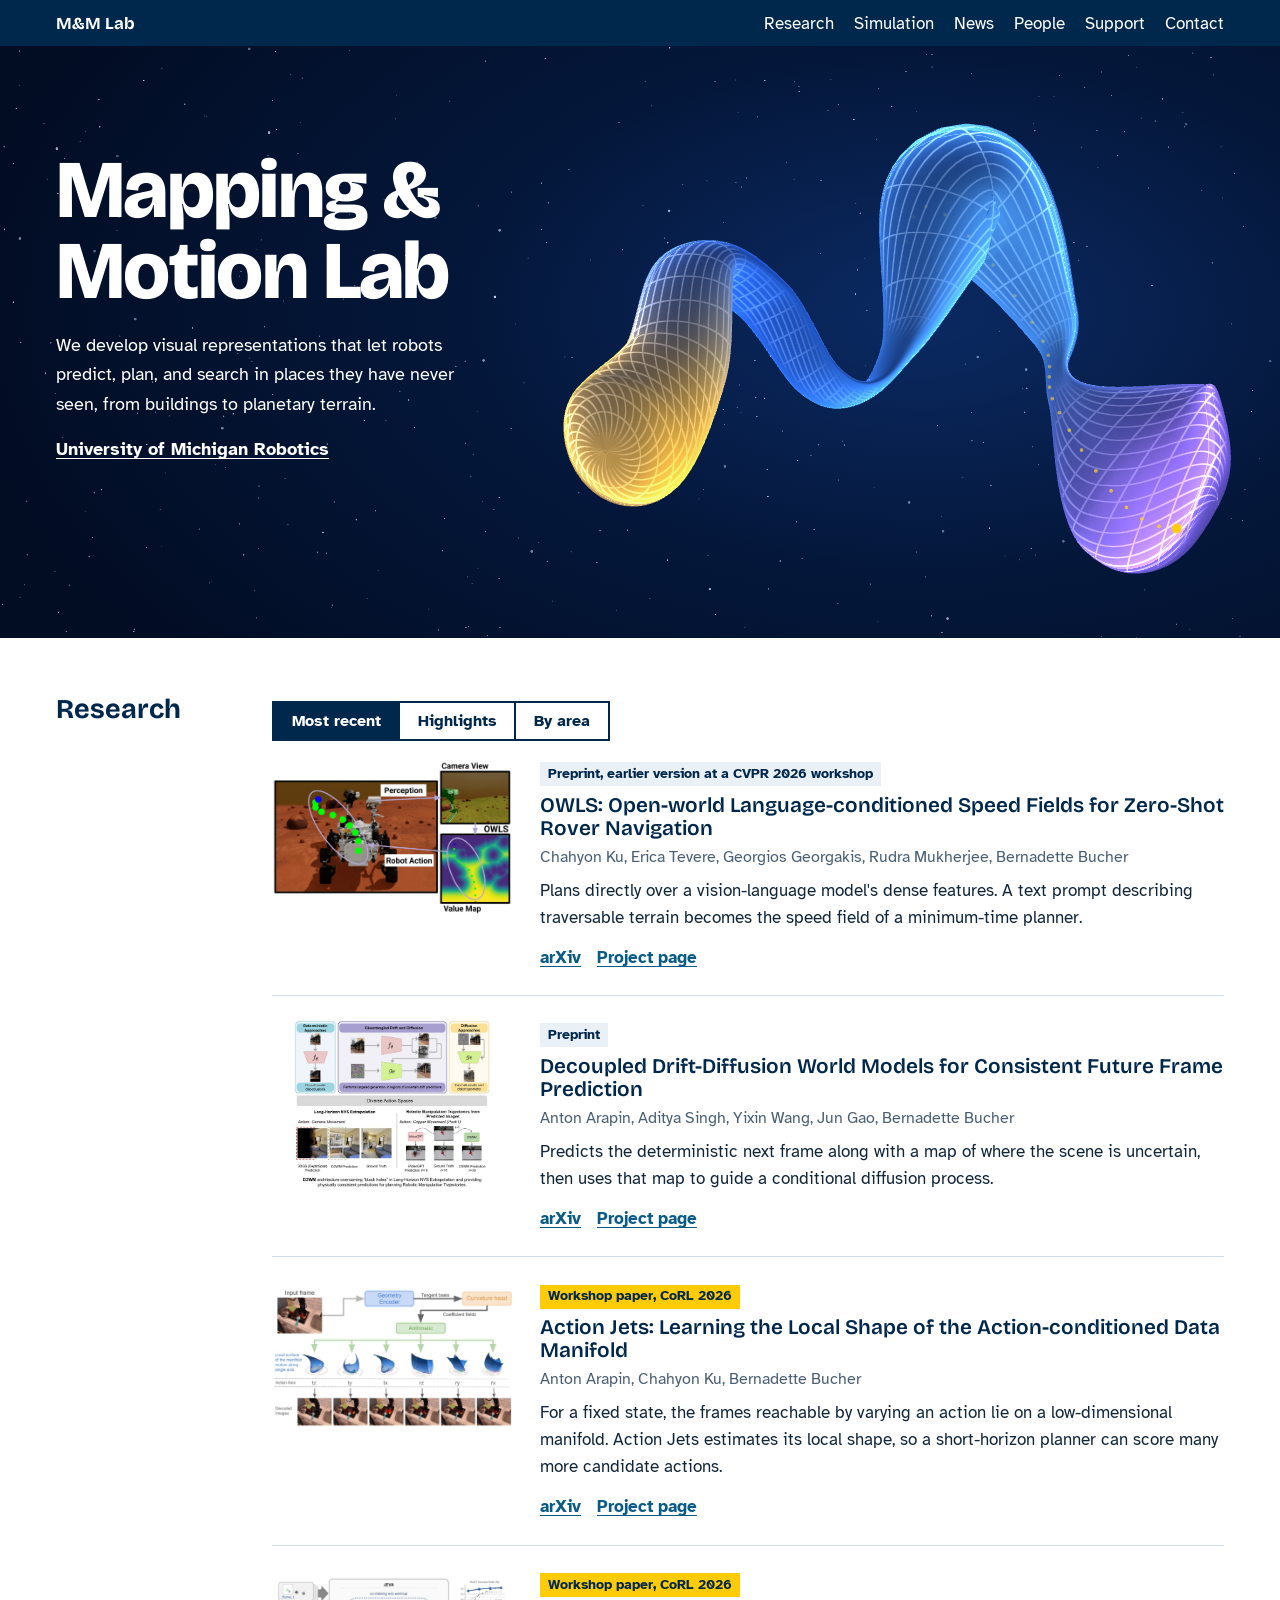
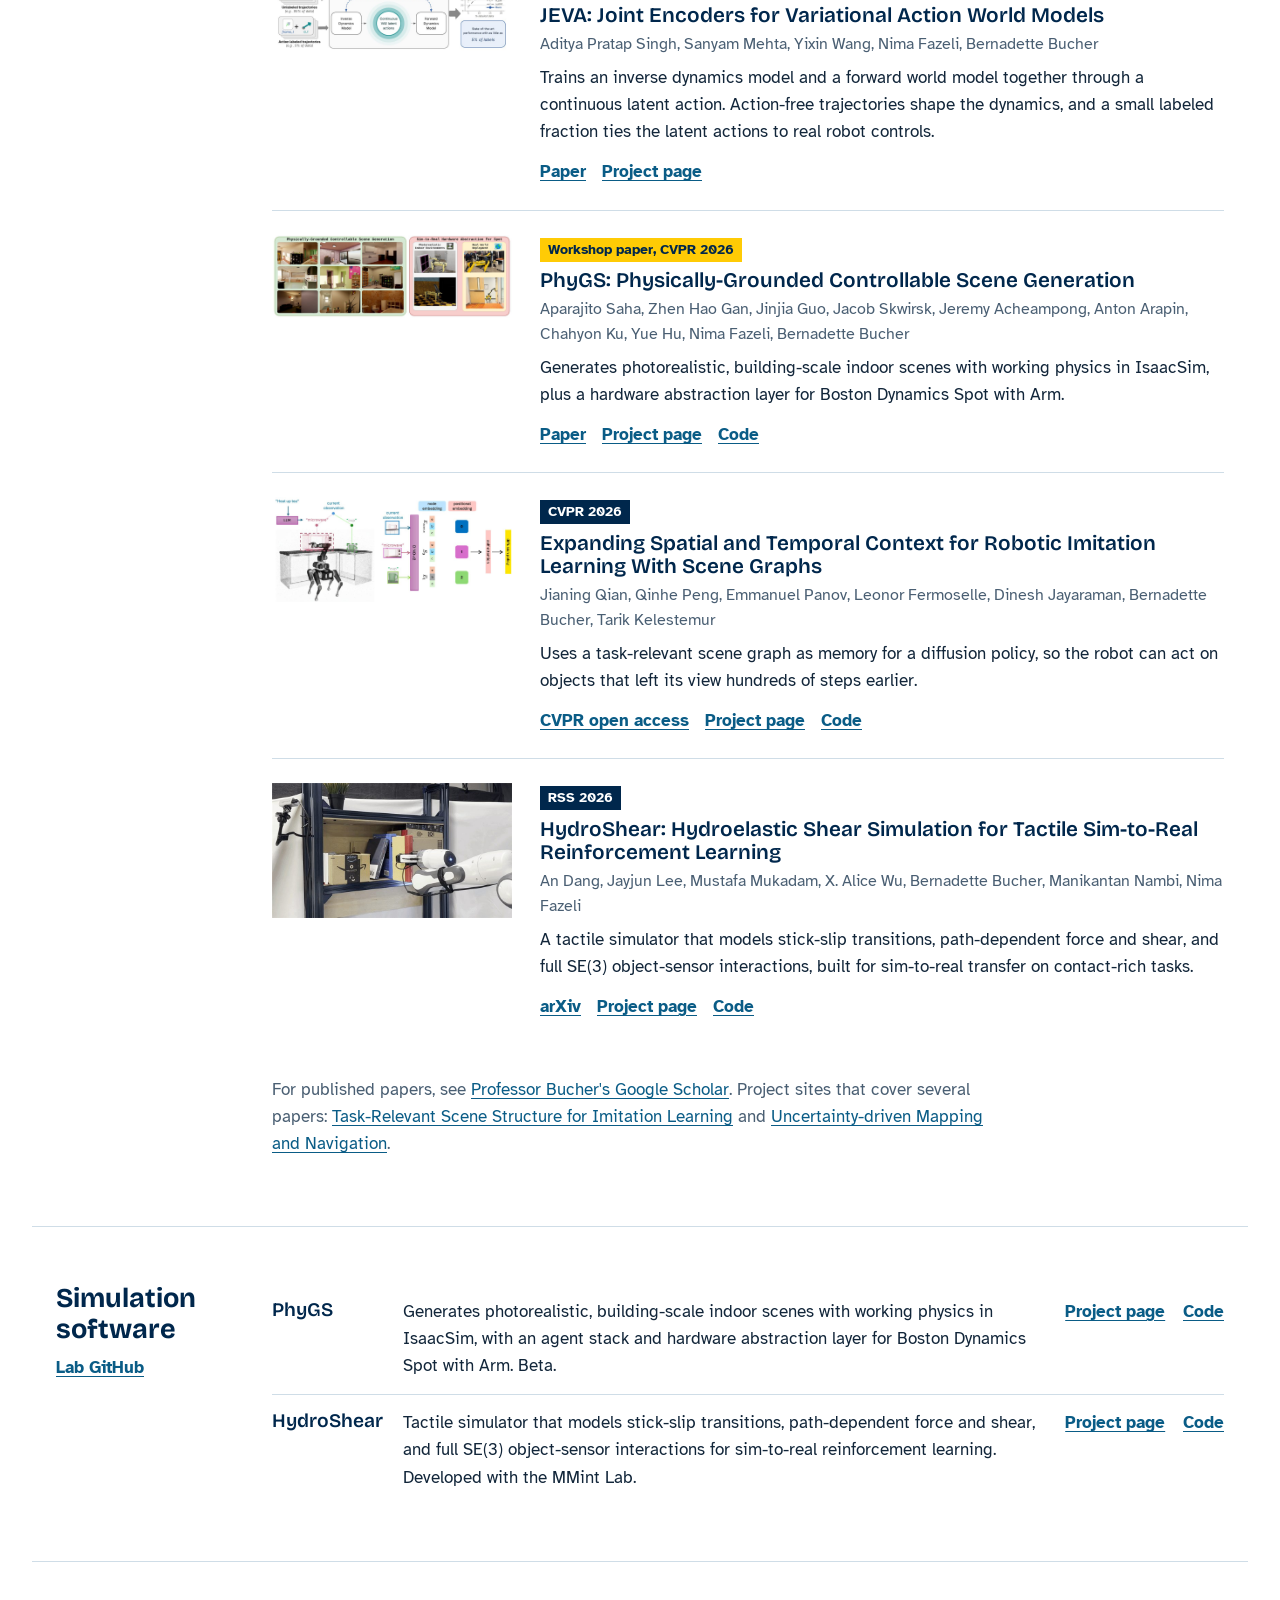
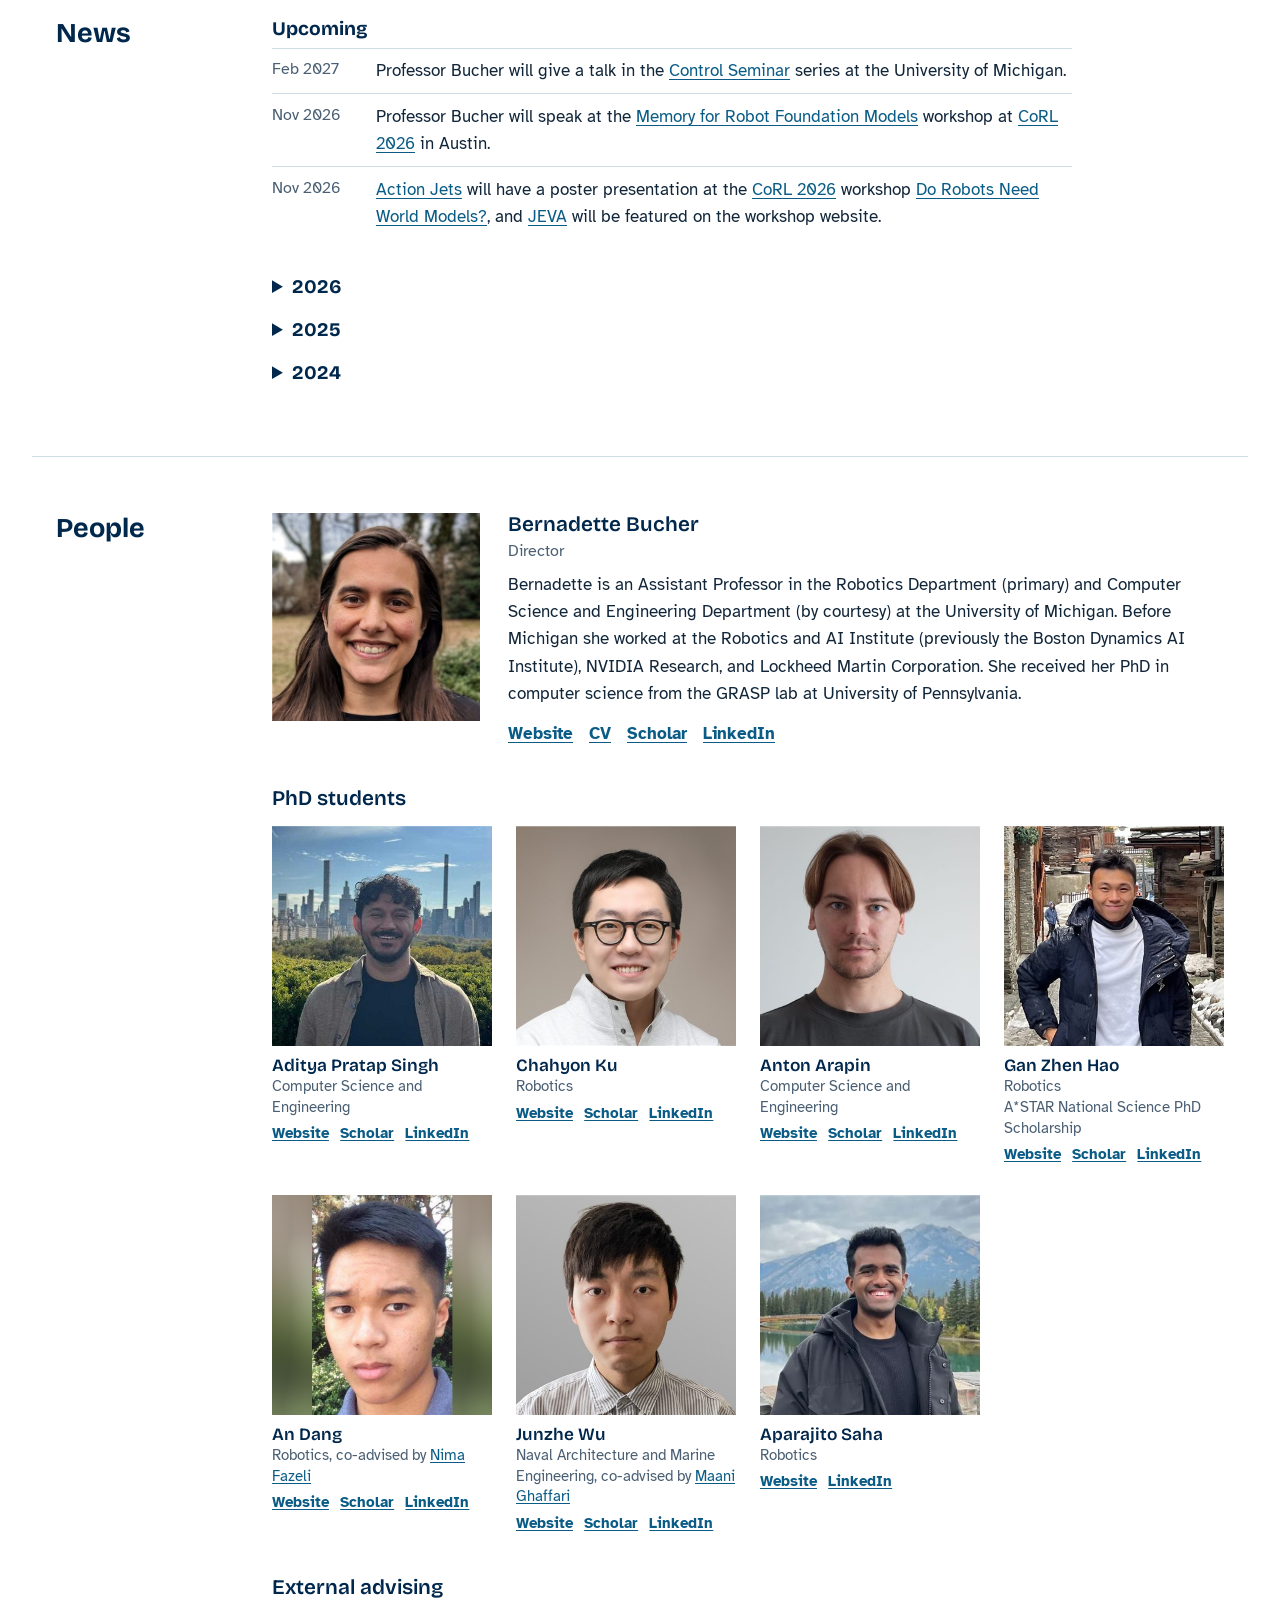
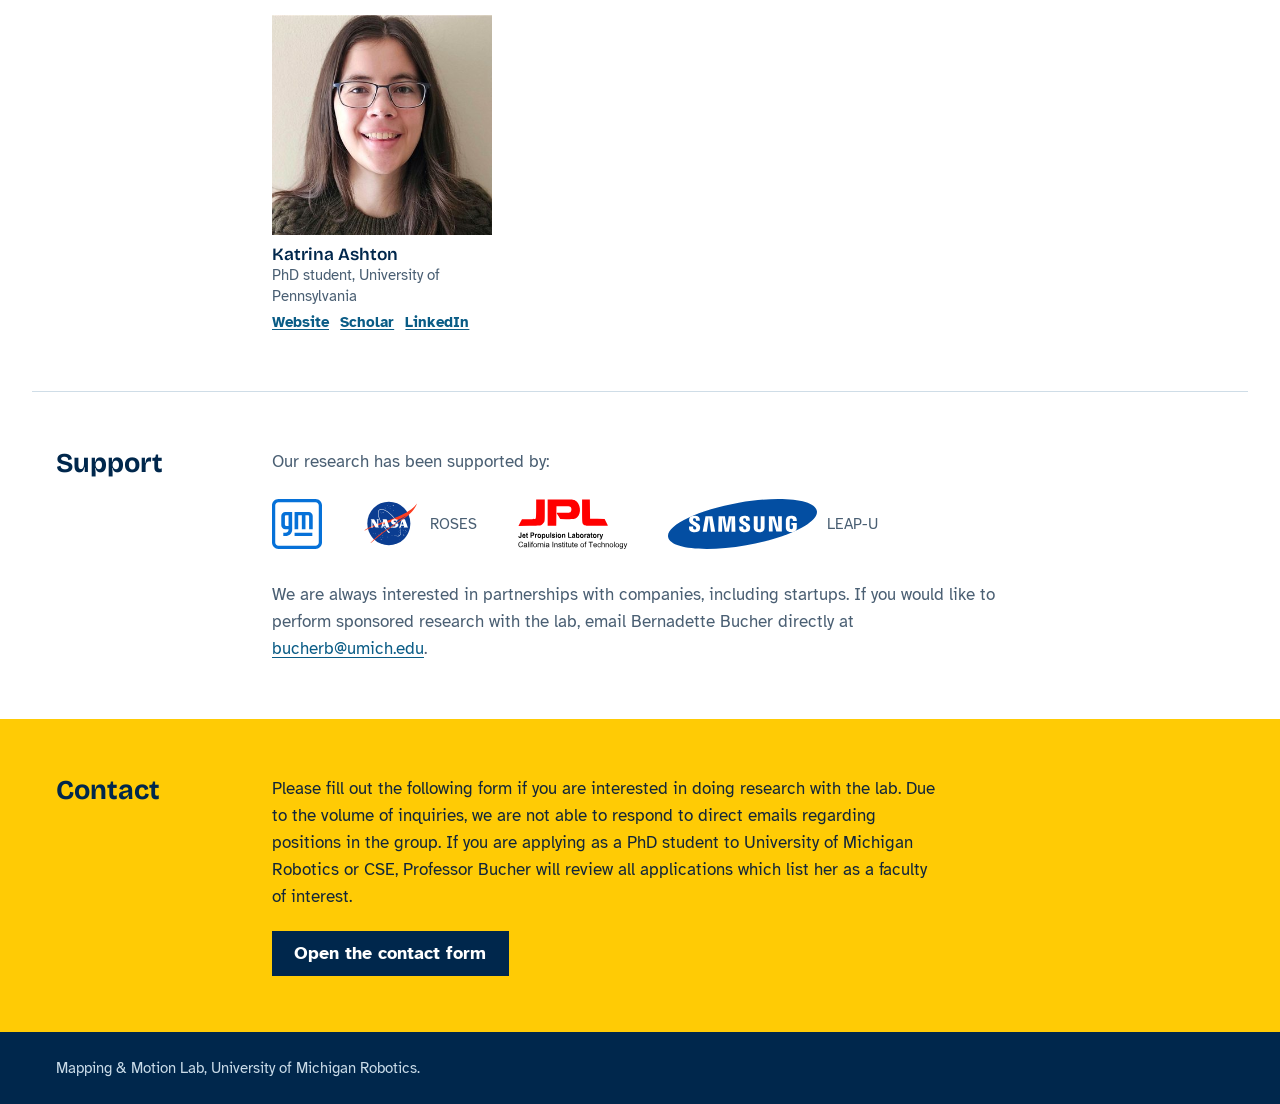
==== commit f3a21094: "Revise Contact instructions Co-Authored-By: Claude Opus 5.5 <noreply@anthropic.com>" ====
--- a/index.html
+++ b/index.html
@@ -410,7 +410,7 @@
   <div class="sec">
     <h2>Contact</h2>
     <div>
-      <p>Interested in joining the lab? Fill out the form to tell us a bit about yourself, and we will reach out if there is a good fit for one of our active projects or a new research direction. We consider student researchers at the University of Michigan, postdoctoral researchers, and visiting scholars.</p>
+      <p>Please fill out the following form if you are interested in doing research with the lab. Due to the volume of inquiries, we are not able to respond to direct emails regarding positions in the group. If you are applying as a PhD student to University of Michigan Robotics or CSE, Professor Bucher will review all applications which list her as a faculty of interest.</p>
       <a class="button" href="https://forms.gle/8UWUpDH4bdLeTq5Y8">Open the contact form</a>
     </div>
   </div>
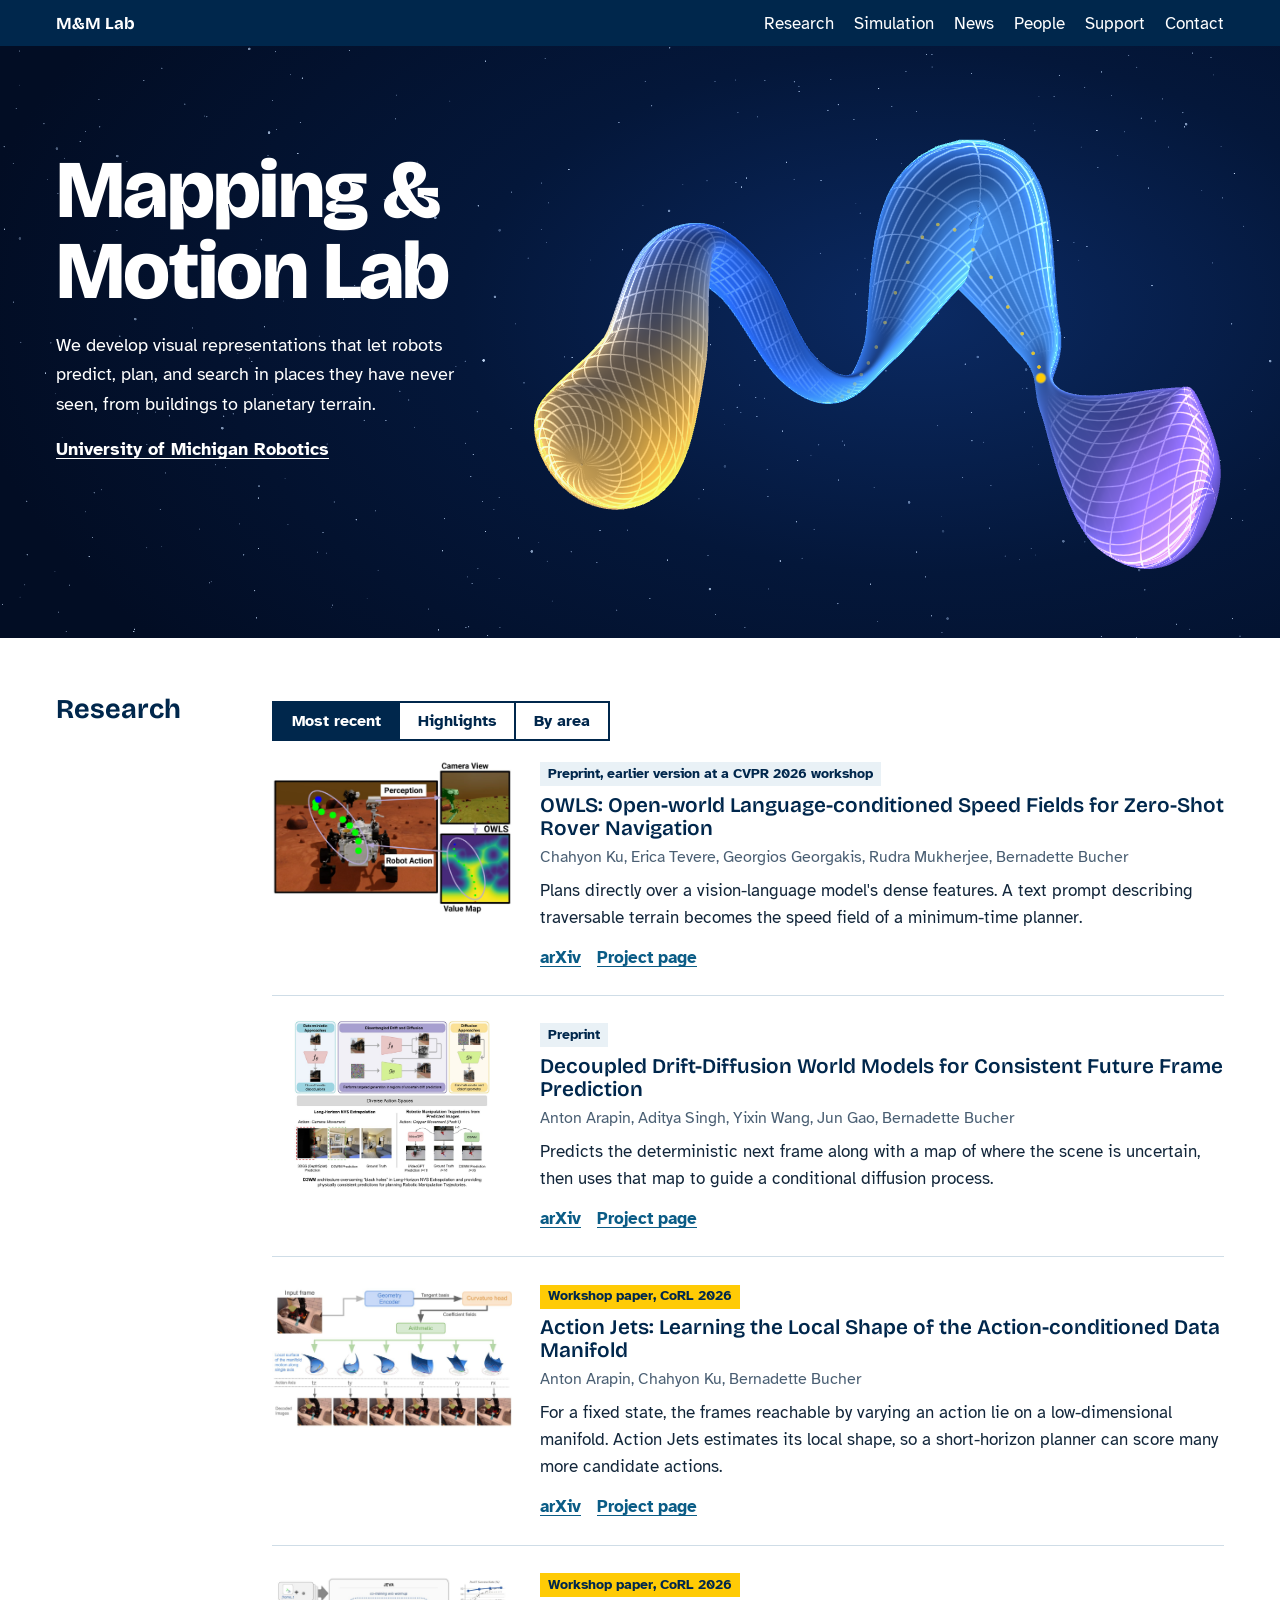
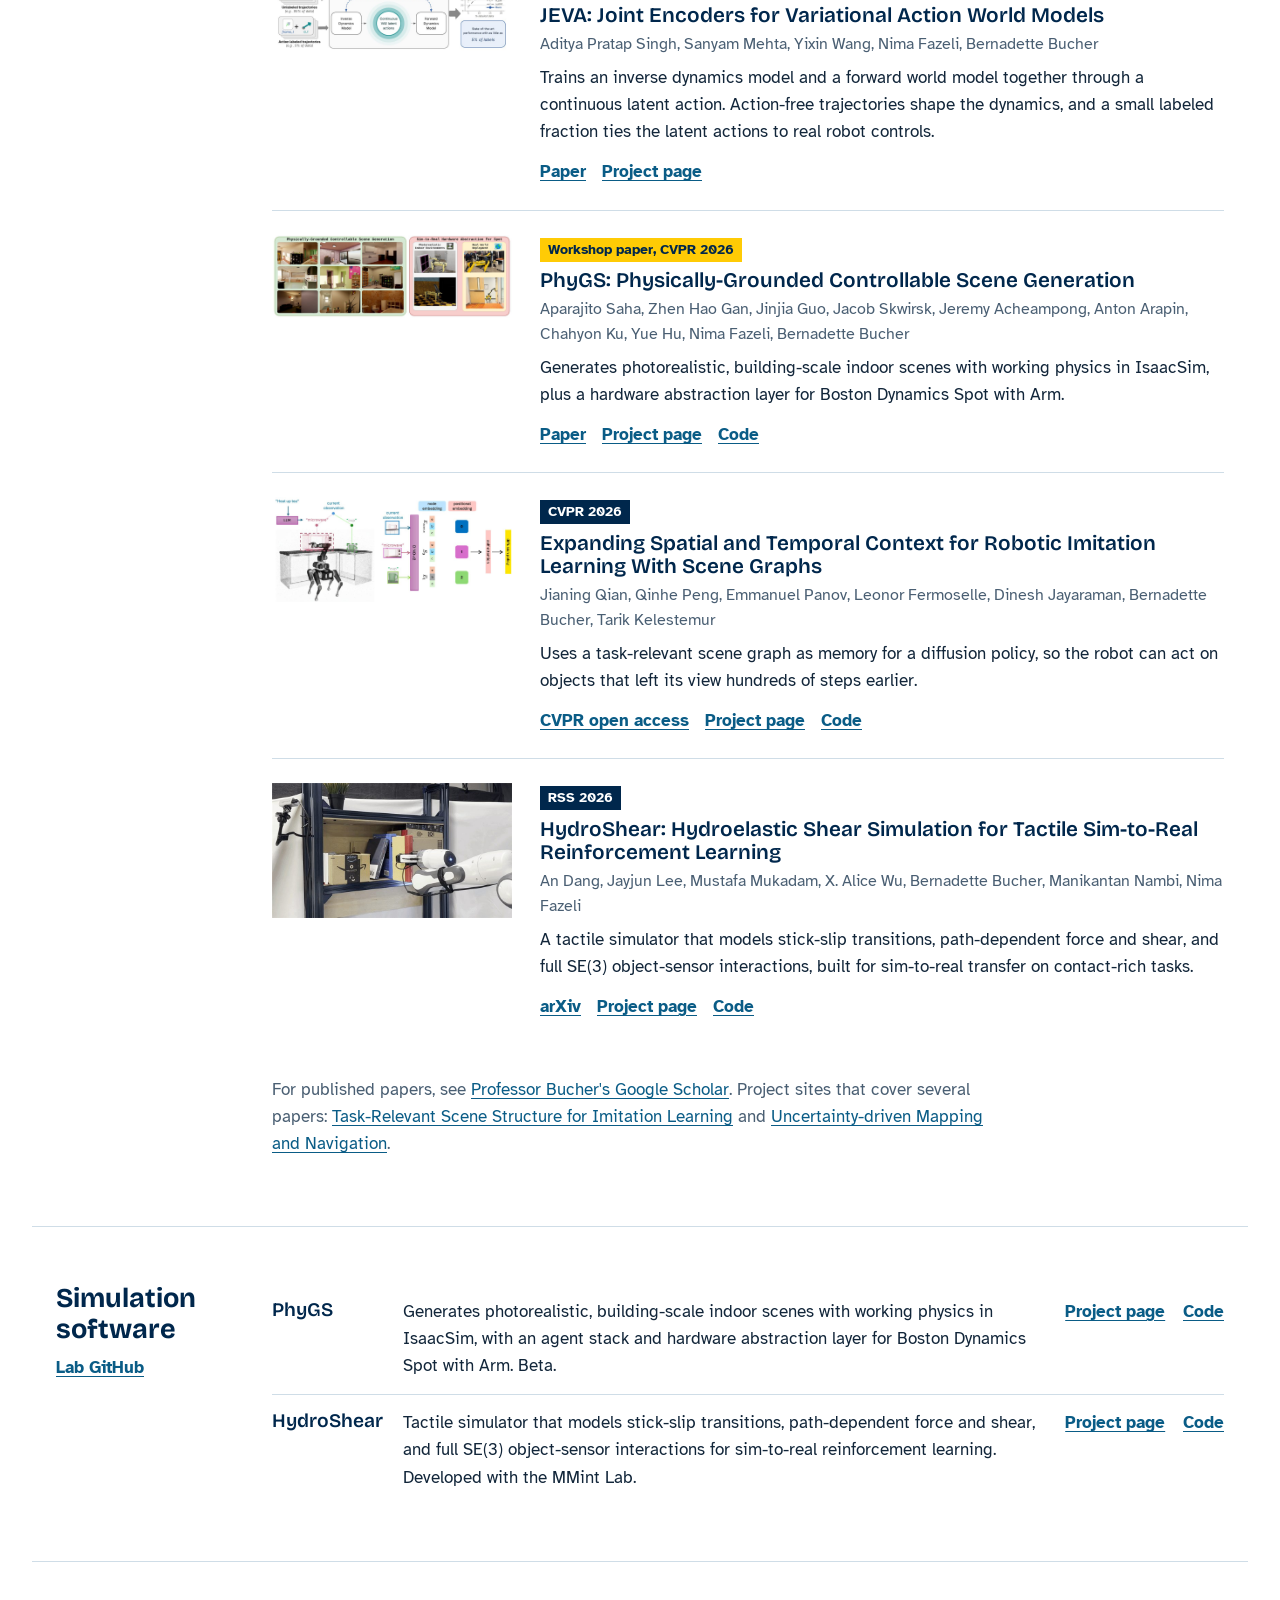
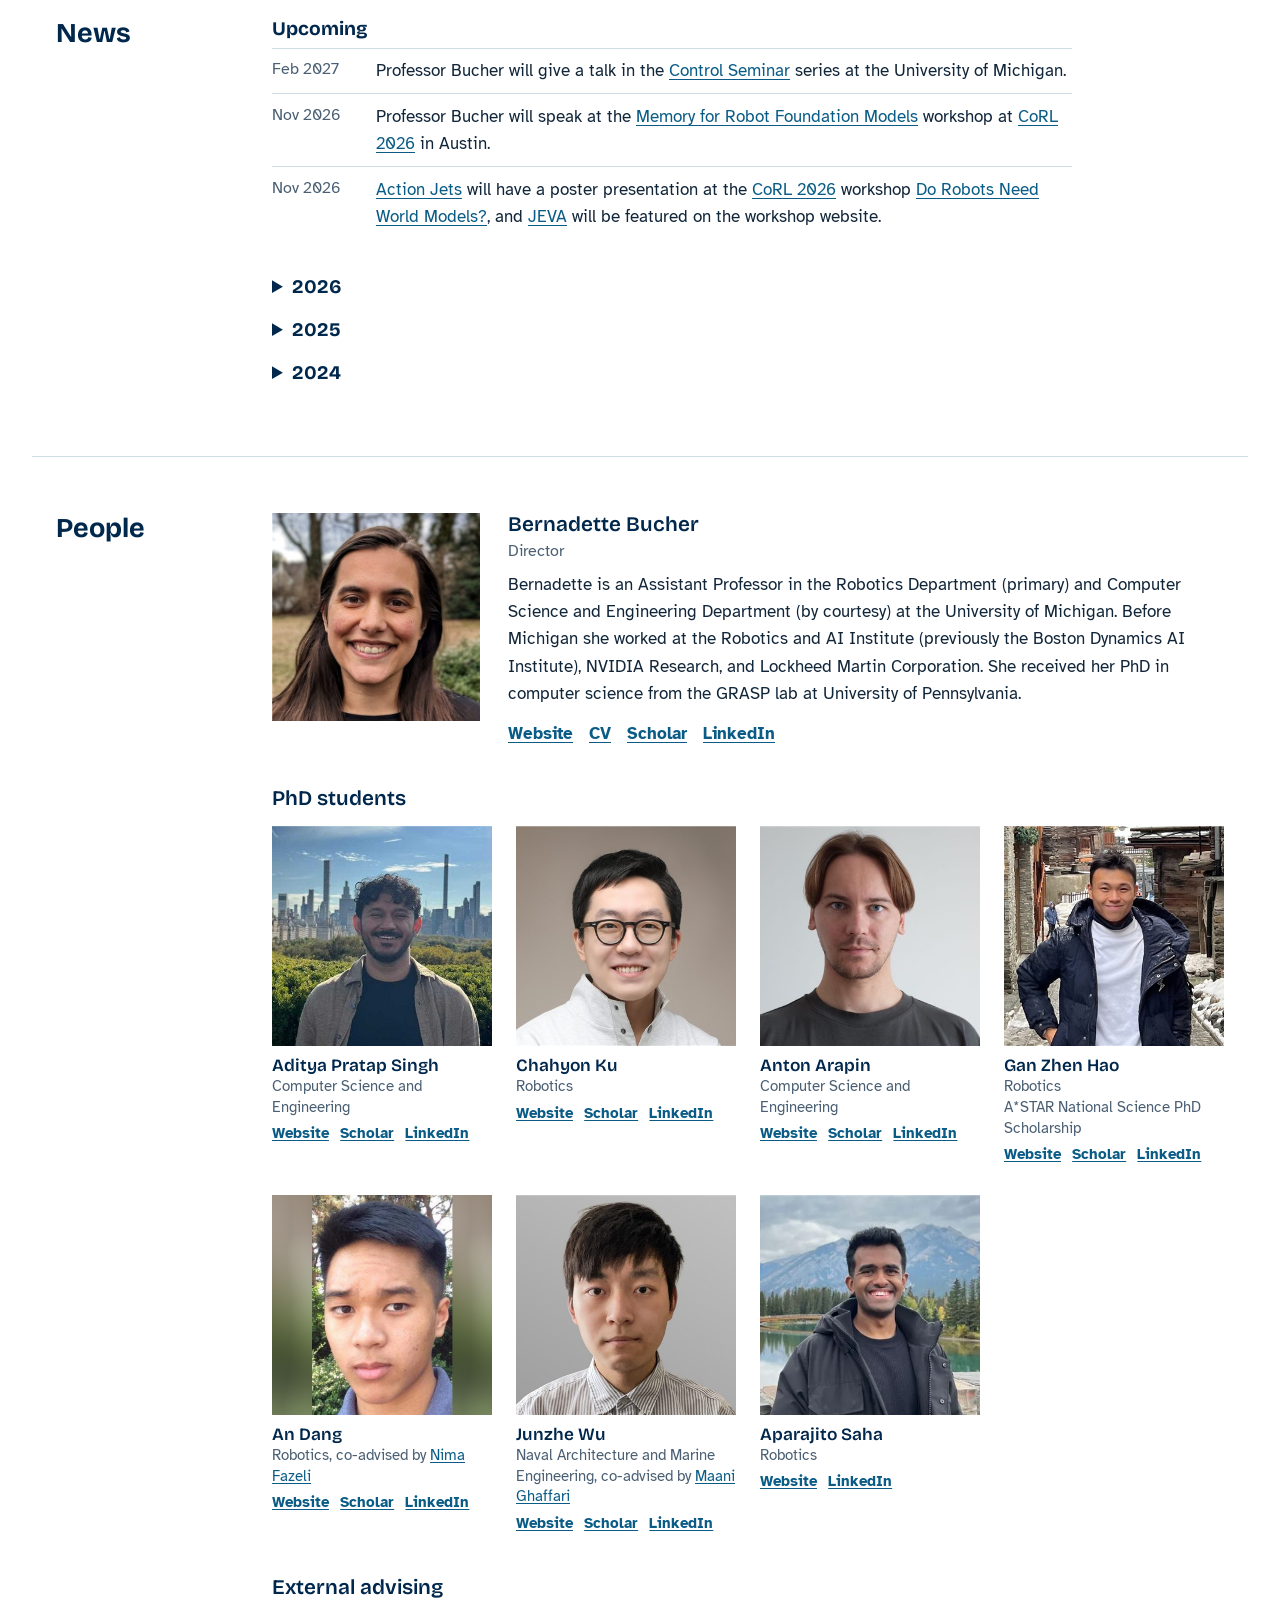
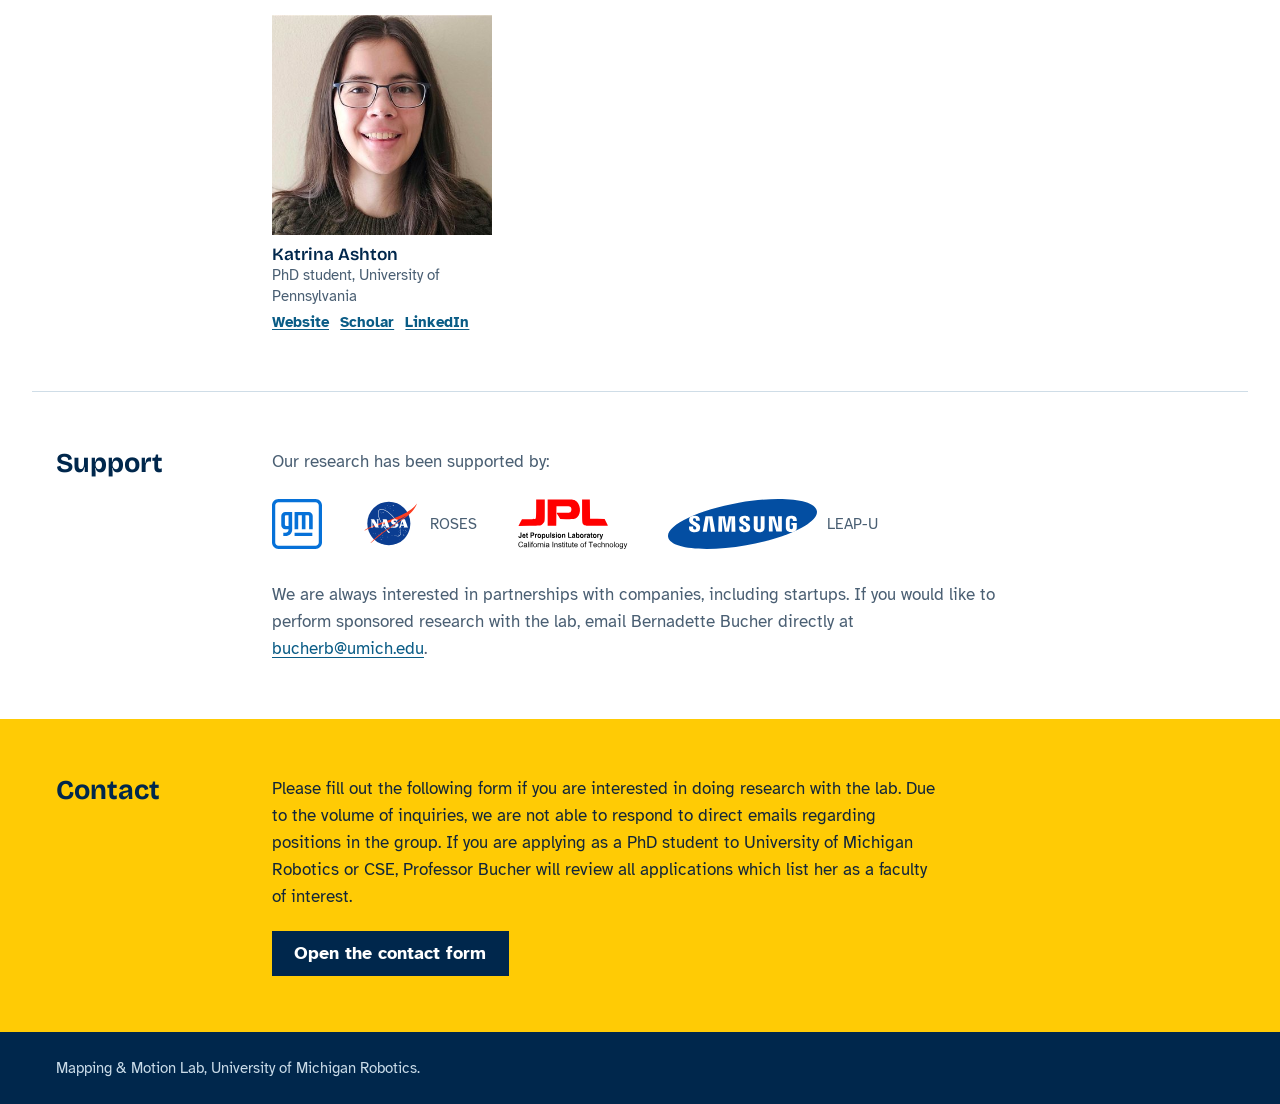
==== commit f3e7cbee: "Use the GitHub logo as the site icon Co-Authored-By: Claude Opus 5.5 <noreply@anthropic.com>" ====
--- a/index.html
+++ b/index.html
@@ -8,7 +8,8 @@
   <meta property="og:title" content="Mapping &amp; Motion Lab">
   <meta property="og:description" content="Visual representations that let robots predict, plan, and search in places they have never seen. University of Michigan Robotics.">
   <meta property="og:image" content="https://m-and-m-lab.github.io/assets/logo.jpg">
-  <link rel="icon" href="assets/logo.jpg">
+  <link rel="icon" type="image/png" href="assets/favicon.png">
+  <link rel="apple-touch-icon" href="assets/favicon.png">
   <link rel="preconnect" href="https://fonts.googleapis.com">
   <link rel="preconnect" href="https://fonts.gstatic.com" crossorigin>
   <link rel="stylesheet" href="https://fonts.googleapis.com/css2?family=Atkinson+Hyperlegible:wght@400;700&family=Bricolage+Grotesque:opsz,wght@12..96,600;12..96,700;12..96,800&display=swap">
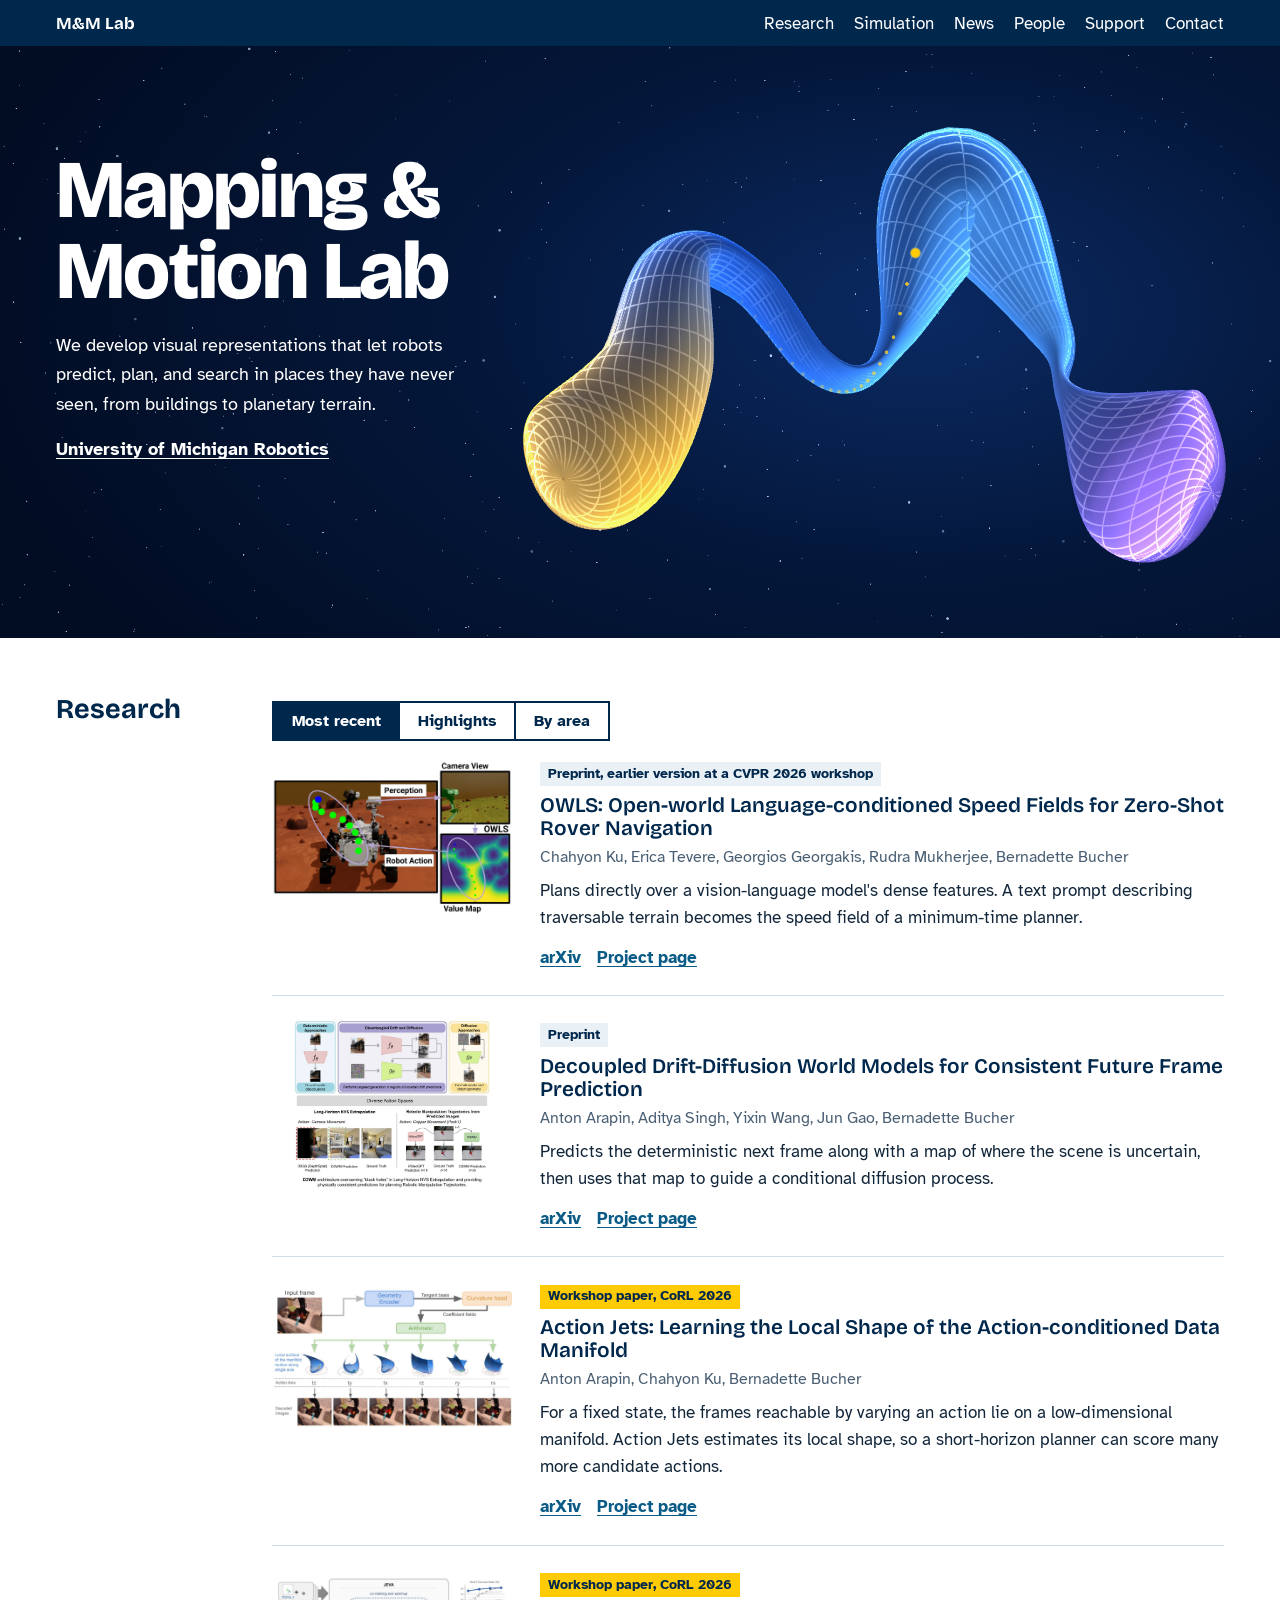
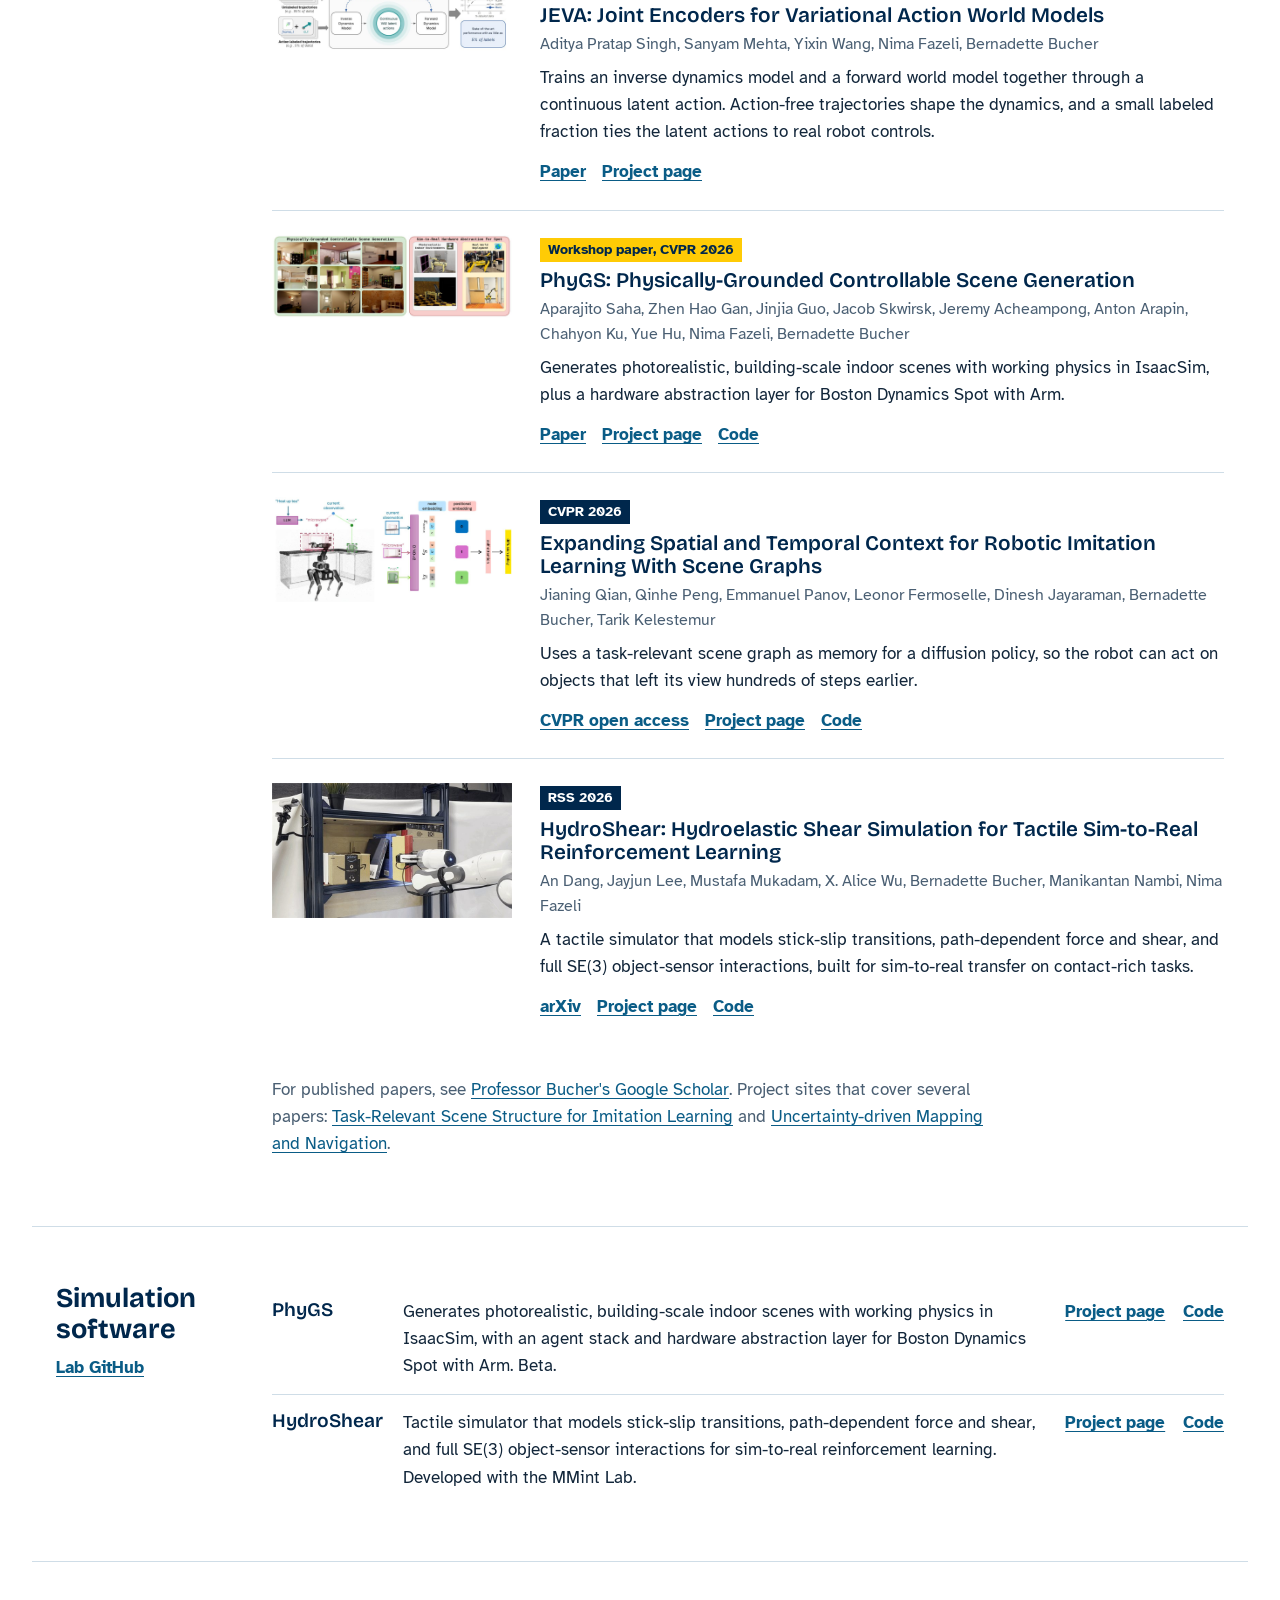
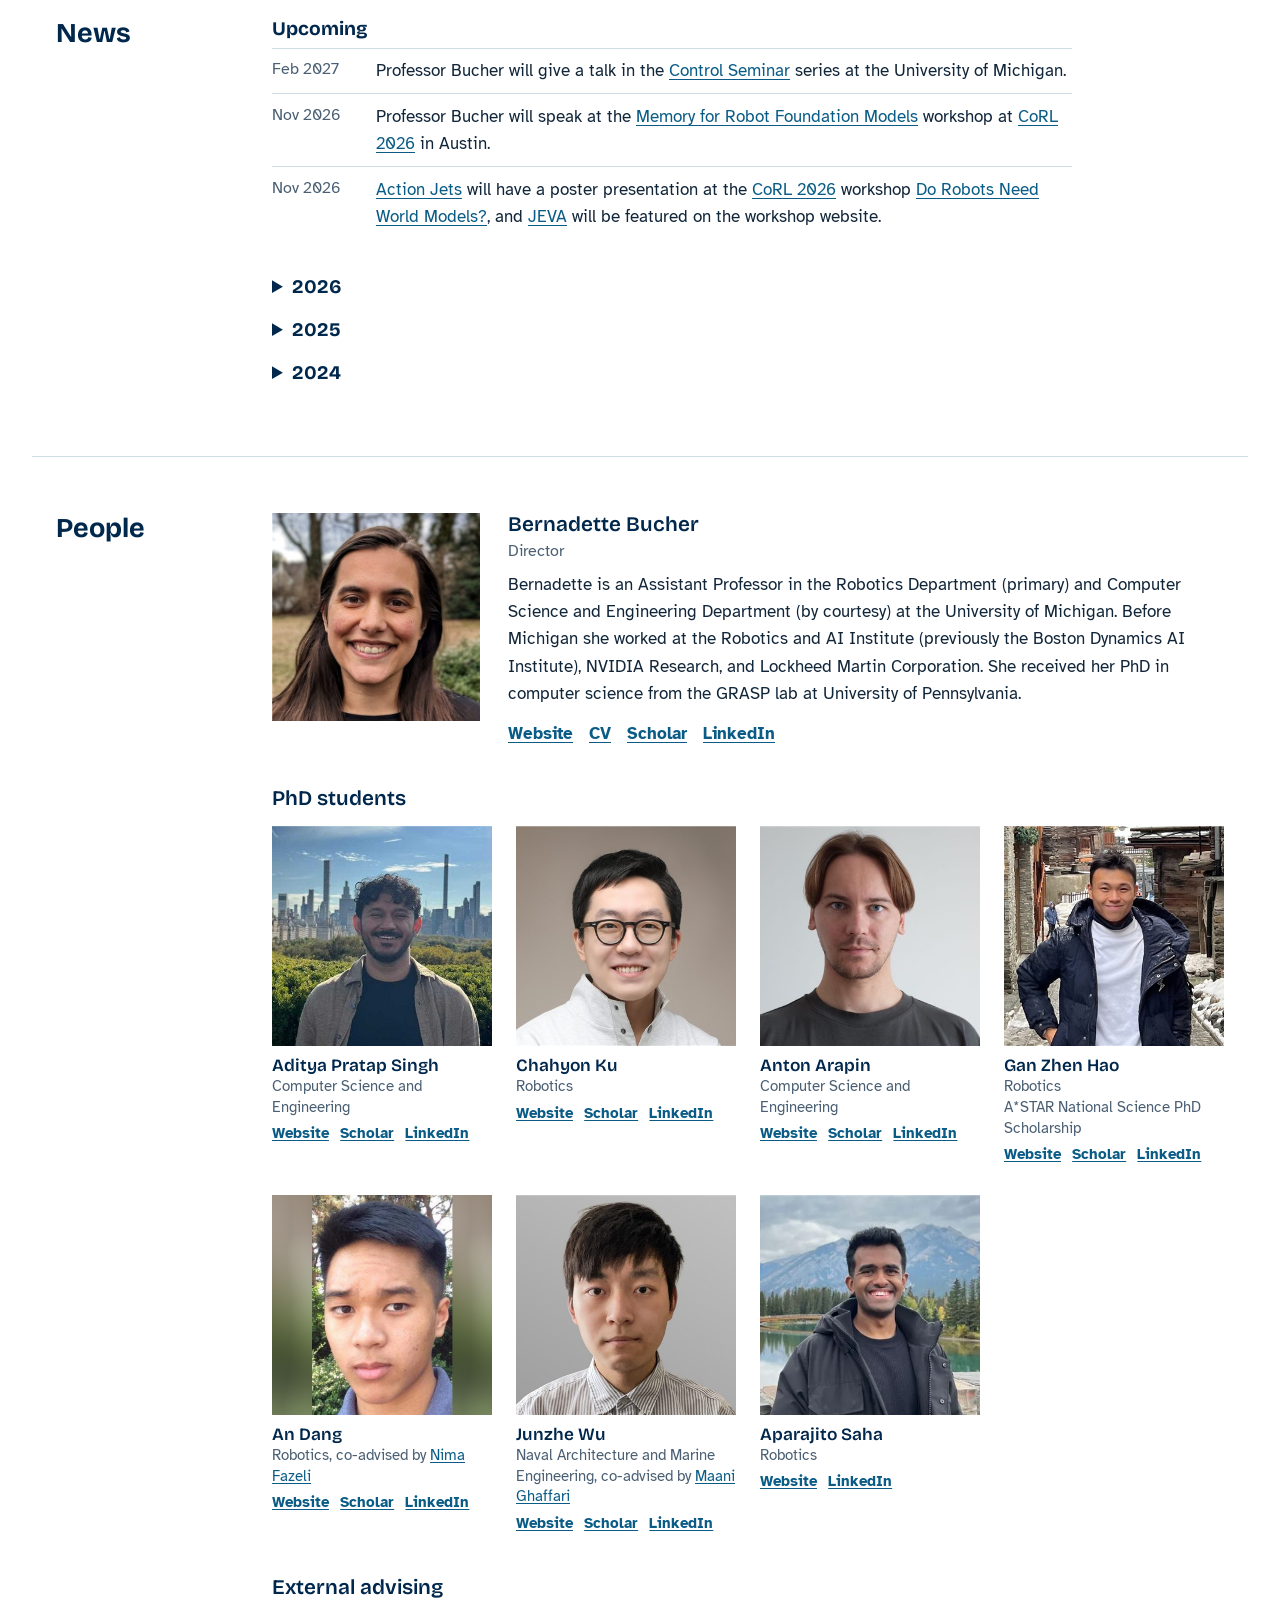
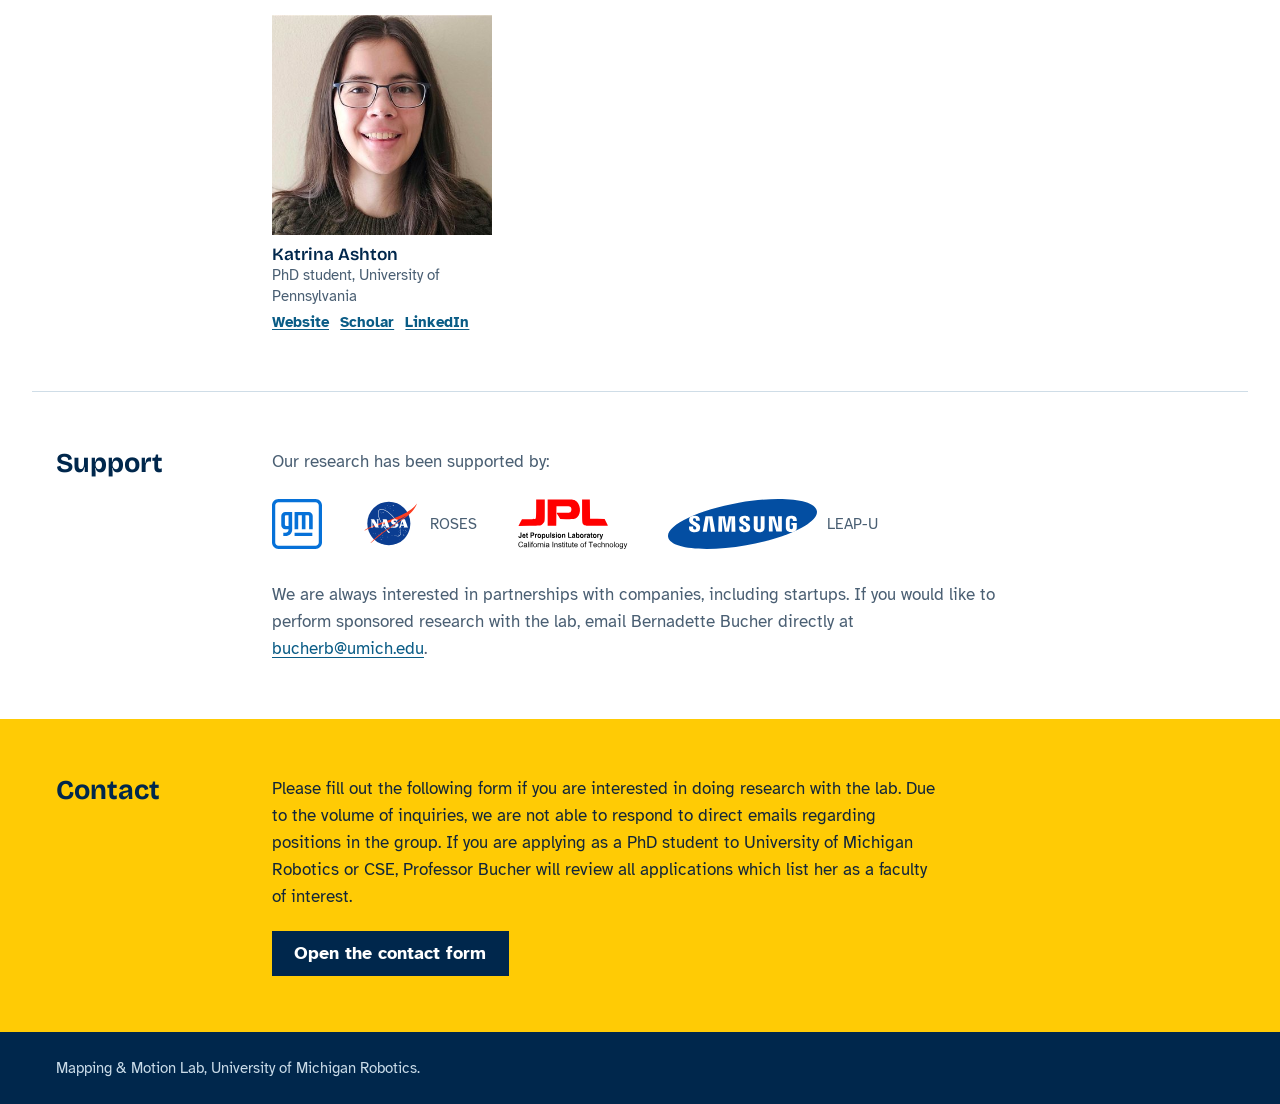
==== commit eada8d46: "Link the new research interest form Co-Authored-By: Claude Opus 5.5 <noreply@anthropic.com>" ====
--- a/index.html
+++ b/index.html
@@ -412,7 +412,7 @@
     <h2>Contact</h2>
     <div>
       <p>Please fill out the following form if you are interested in doing research with the lab. Due to the volume of inquiries, we are not able to respond to direct emails regarding positions in the group. If you are applying as a PhD student to University of Michigan Robotics or CSE, Professor Bucher will review all applications which list her as a faculty of interest.</p>
-      <a class="button" href="https://forms.gle/8UWUpDH4bdLeTq5Y8">Open the contact form</a>
+      <a class="button" href="https://docs.google.com/forms/d/e/1FAIpQLScM_YcE1hS7Xy-uRq876Cz6vuYzJW-Fi_rRMM43TGJxRxUh-A/viewform">Open the contact form</a>
     </div>
   </div>
 </section>
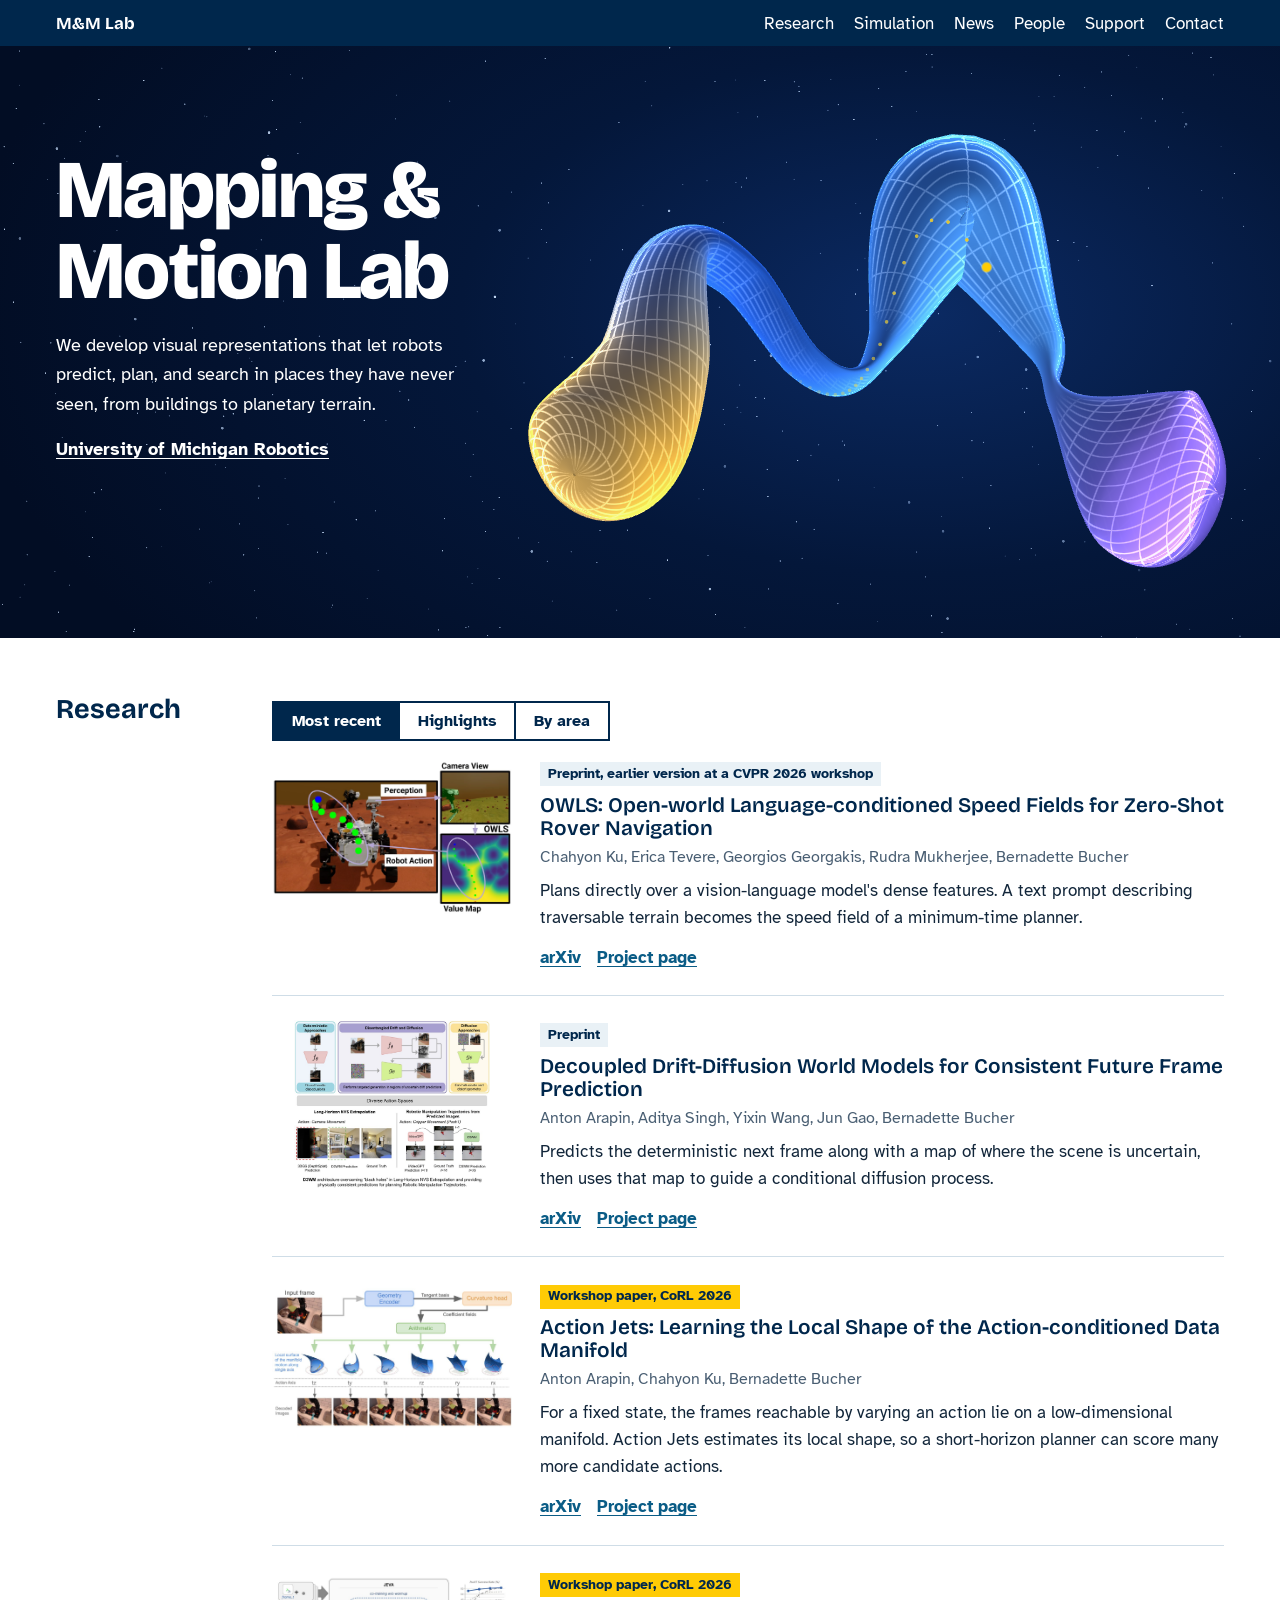
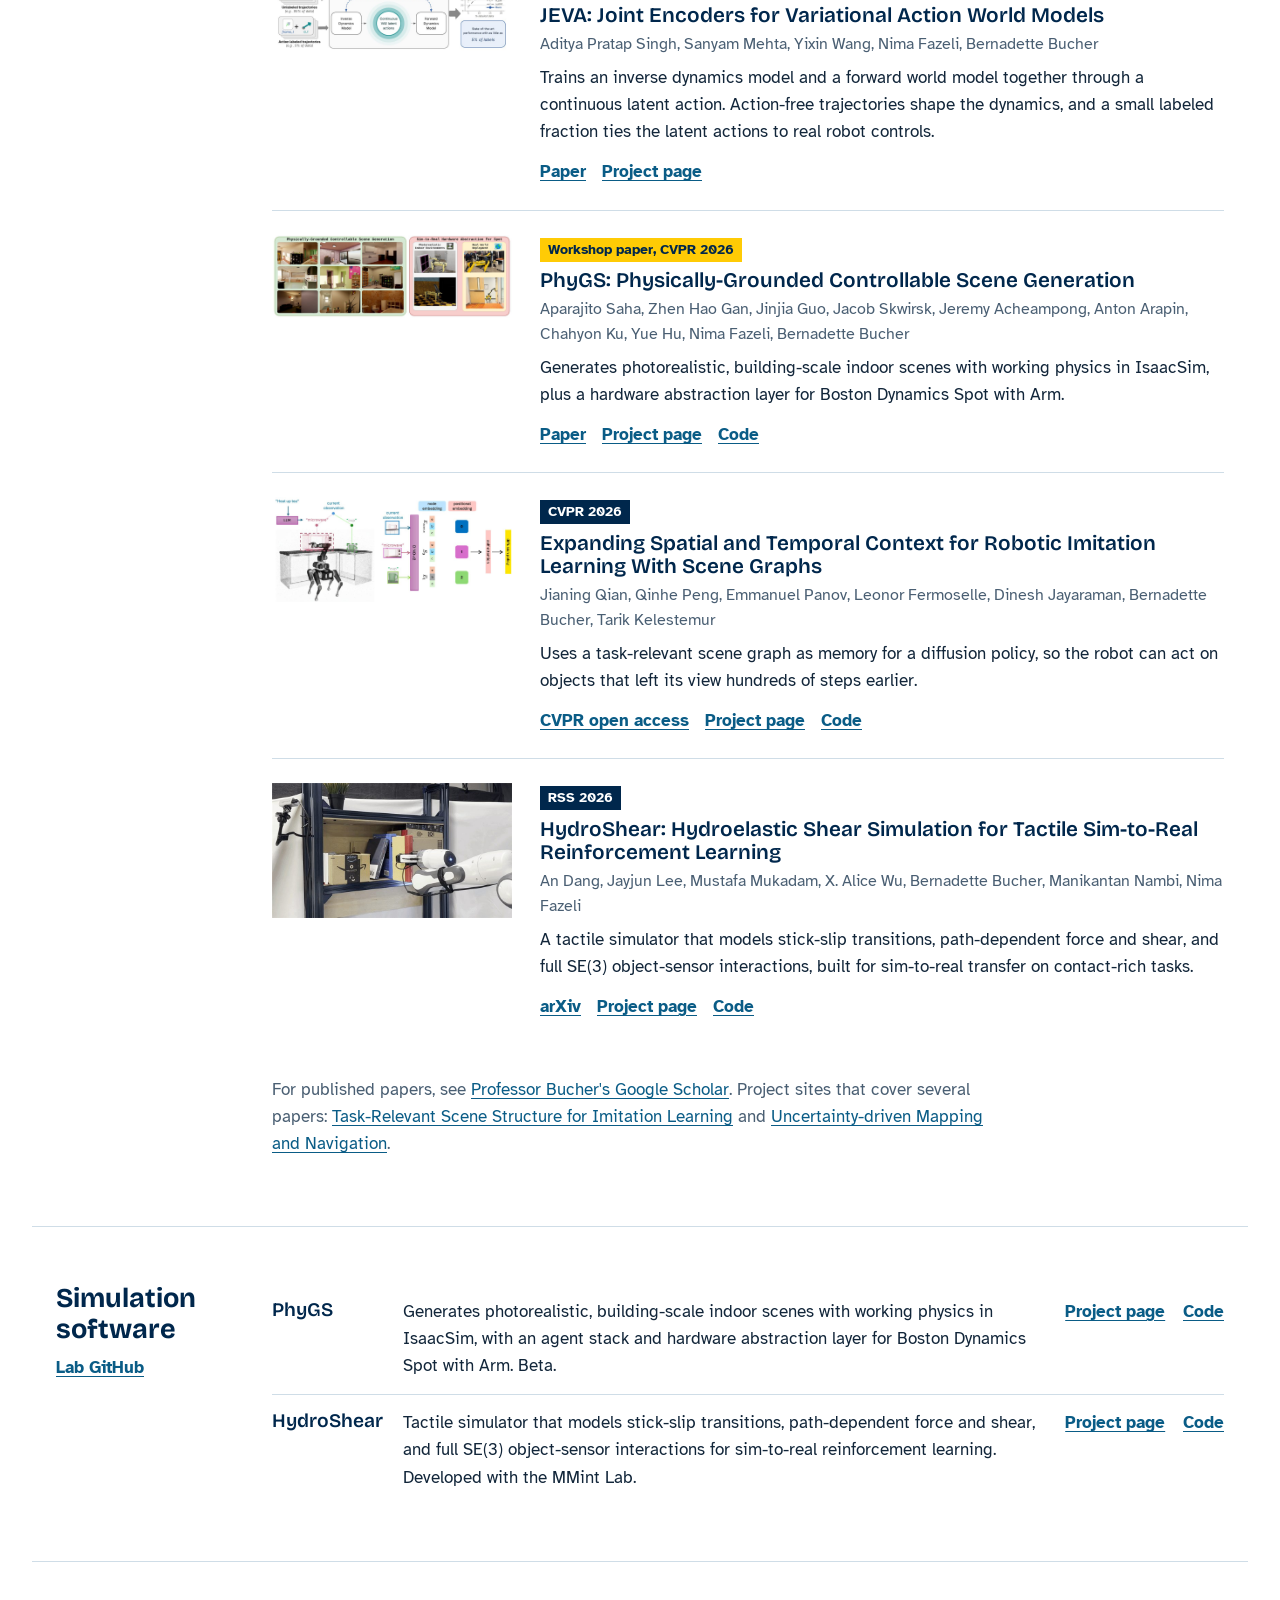
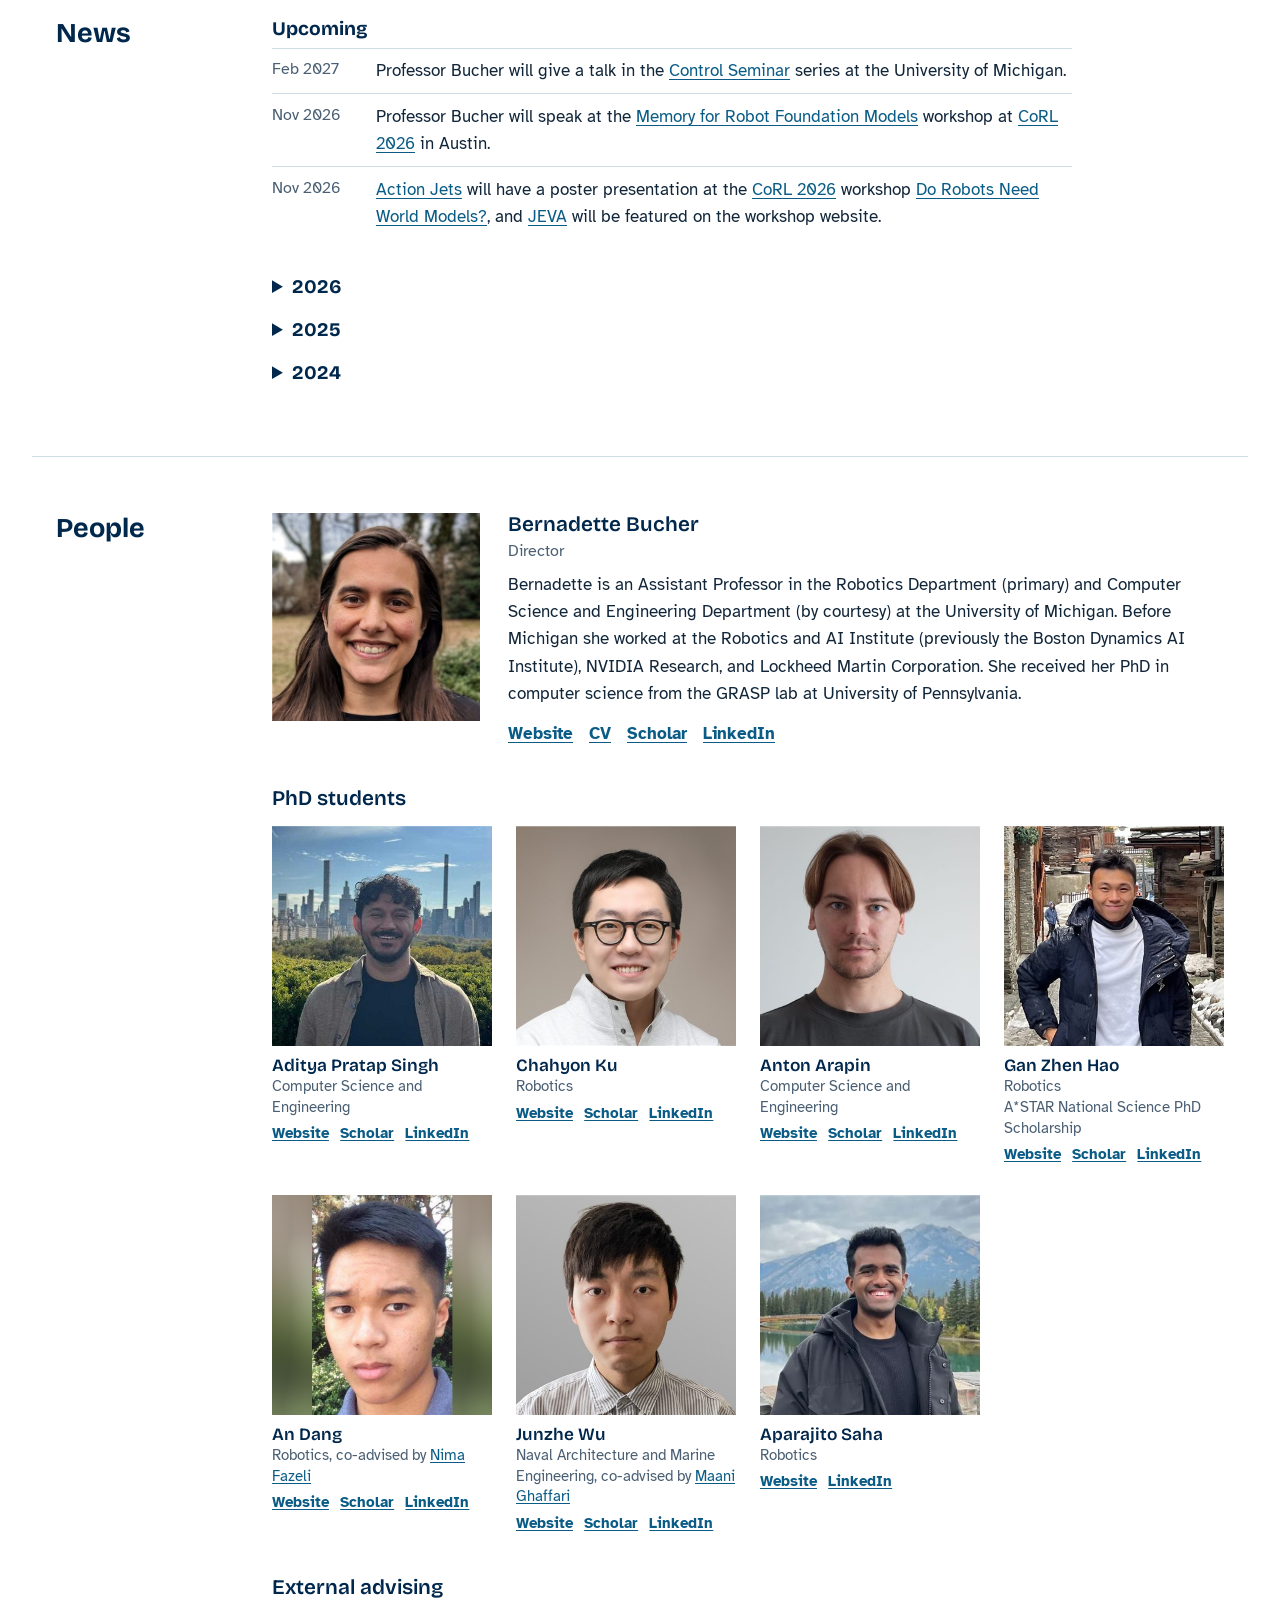
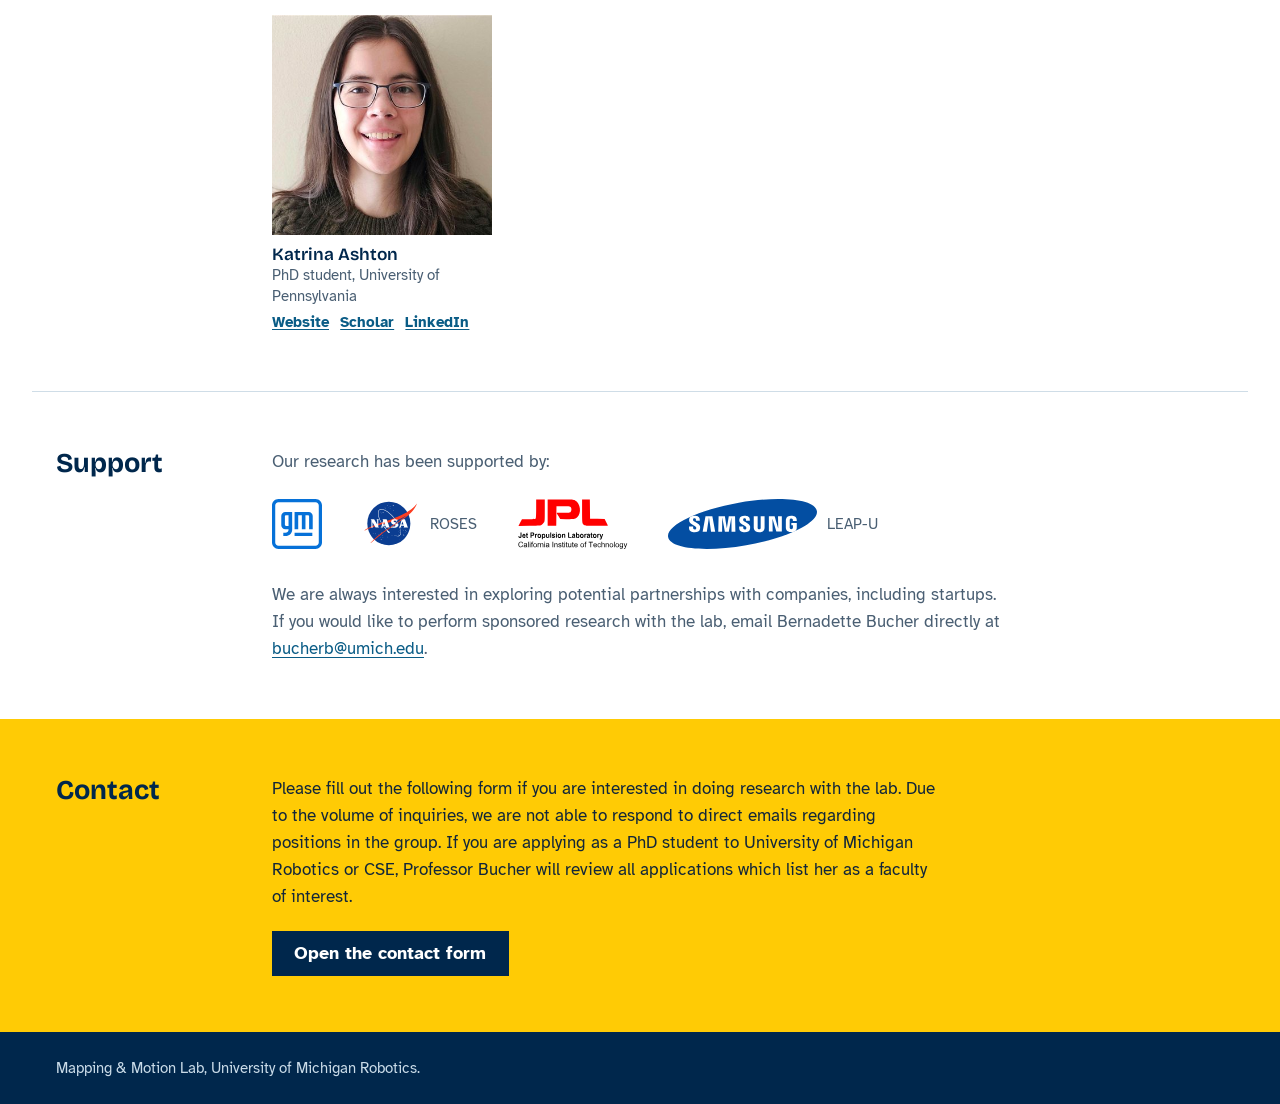
==== commit 8b5923a1: "Reword partnership note in Support Co-Authored-By: Claude Opus 5.5 <noreply@anthropic.com>" ====
--- a/index.html
+++ b/index.html
@@ -401,7 +401,7 @@
       <li><img src="assets/sponsors/jpl.svg" alt="NASA Jet Propulsion Laboratory"></li>
       <li><img src="assets/sponsors/samsung.svg" alt="Samsung"><small>LEAP-U</small></li>
     </ul>
-    <p class="lede">We are always interested in partnerships with companies, including startups. If you would like to perform sponsored research with the lab, email Bernadette Bucher directly at <a href="mailto:bucherb@umich.edu">bucherb@umich.edu</a>.</p>
+    <p class="lede">We are always interested in exploring potential partnerships with companies, including startups. If you would like to perform sponsored research with the lab, email Bernadette Bucher directly at <a href="mailto:bucherb@umich.edu">bucherb@umich.edu</a>.</p>
   </div>
 </section>
 
